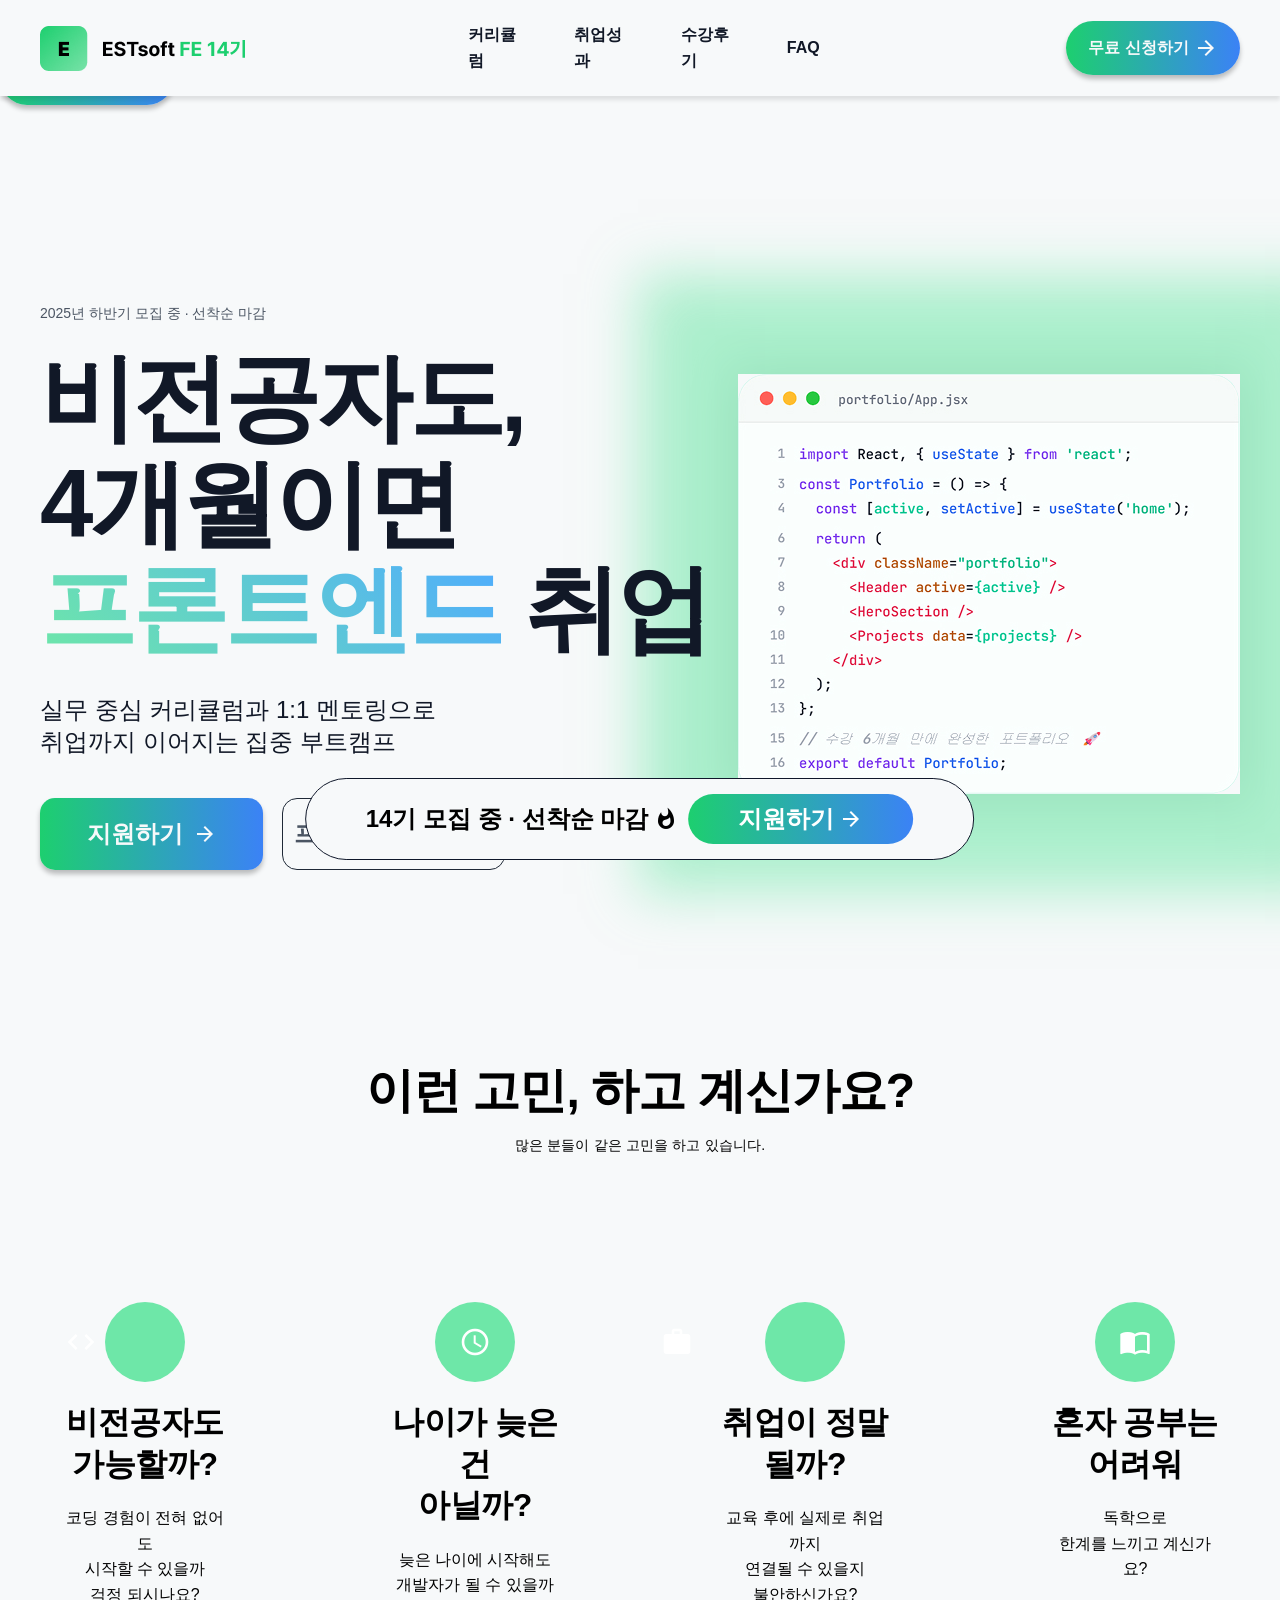
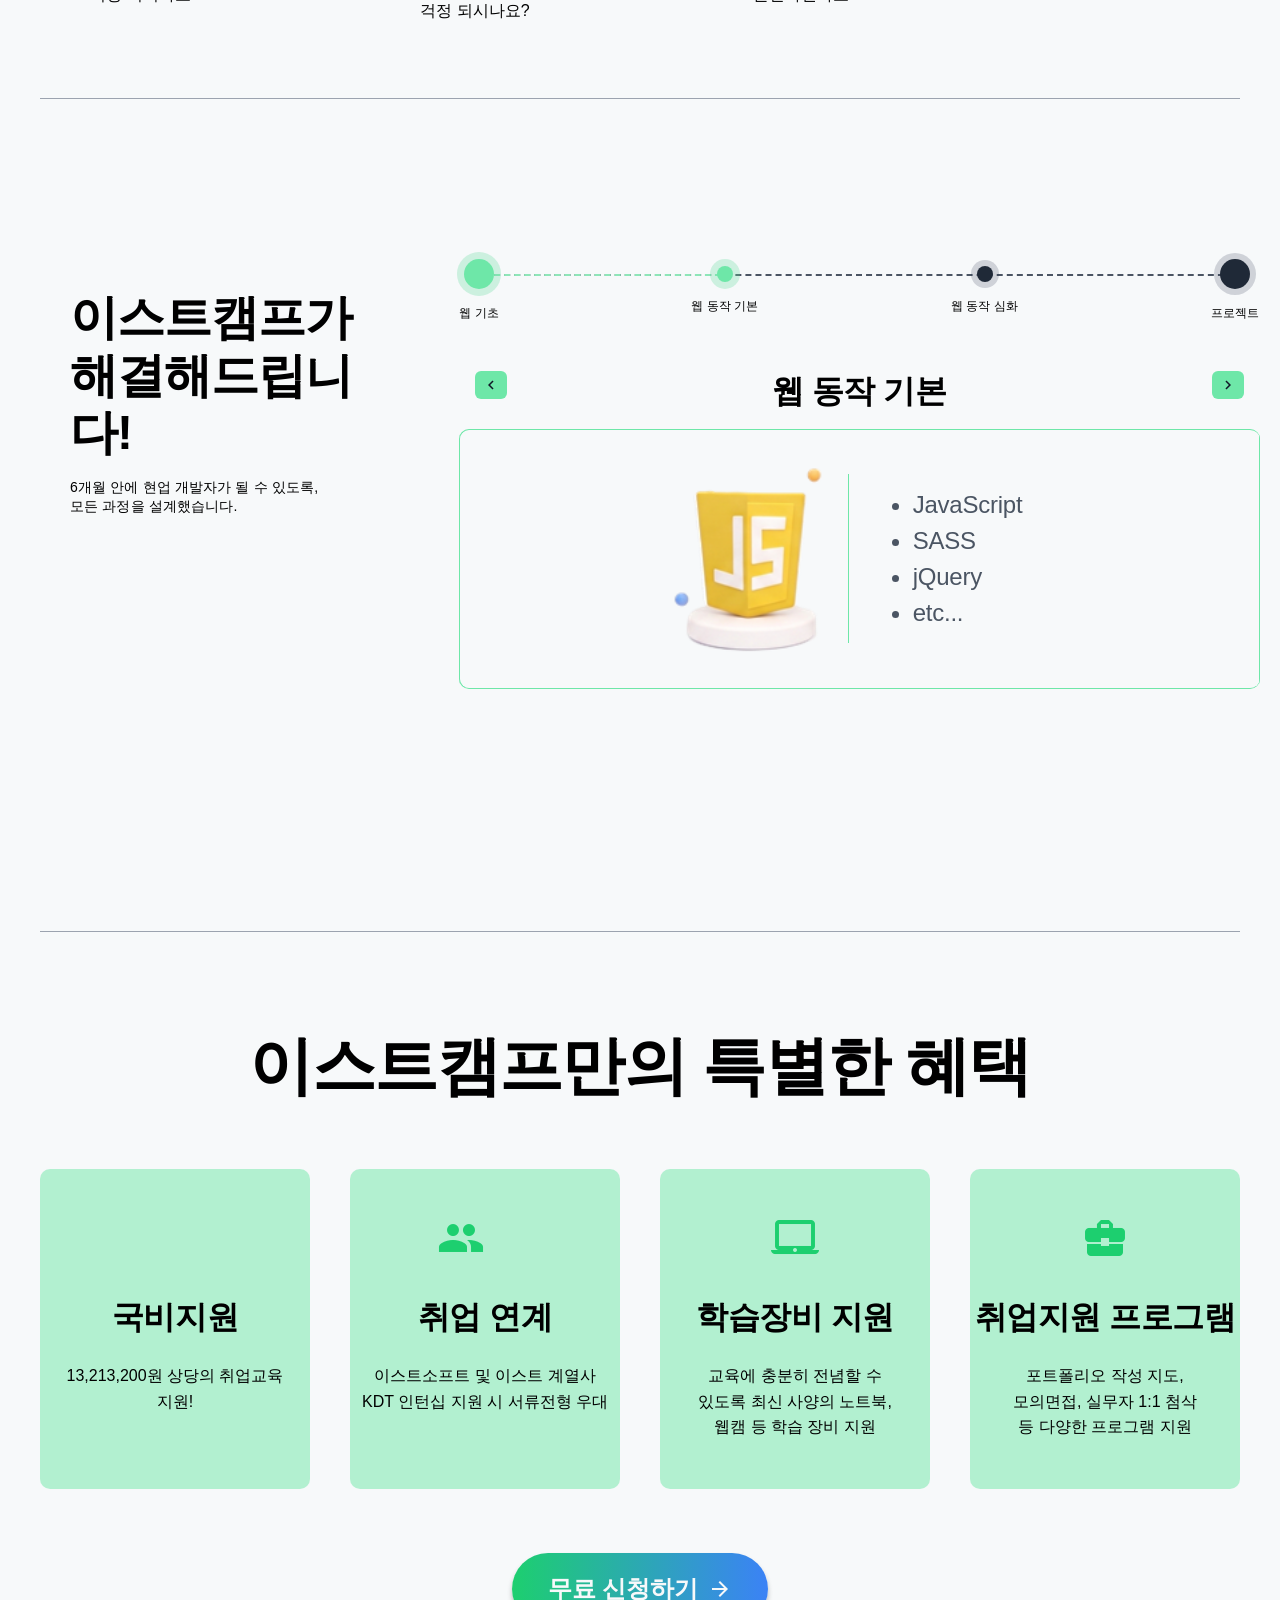
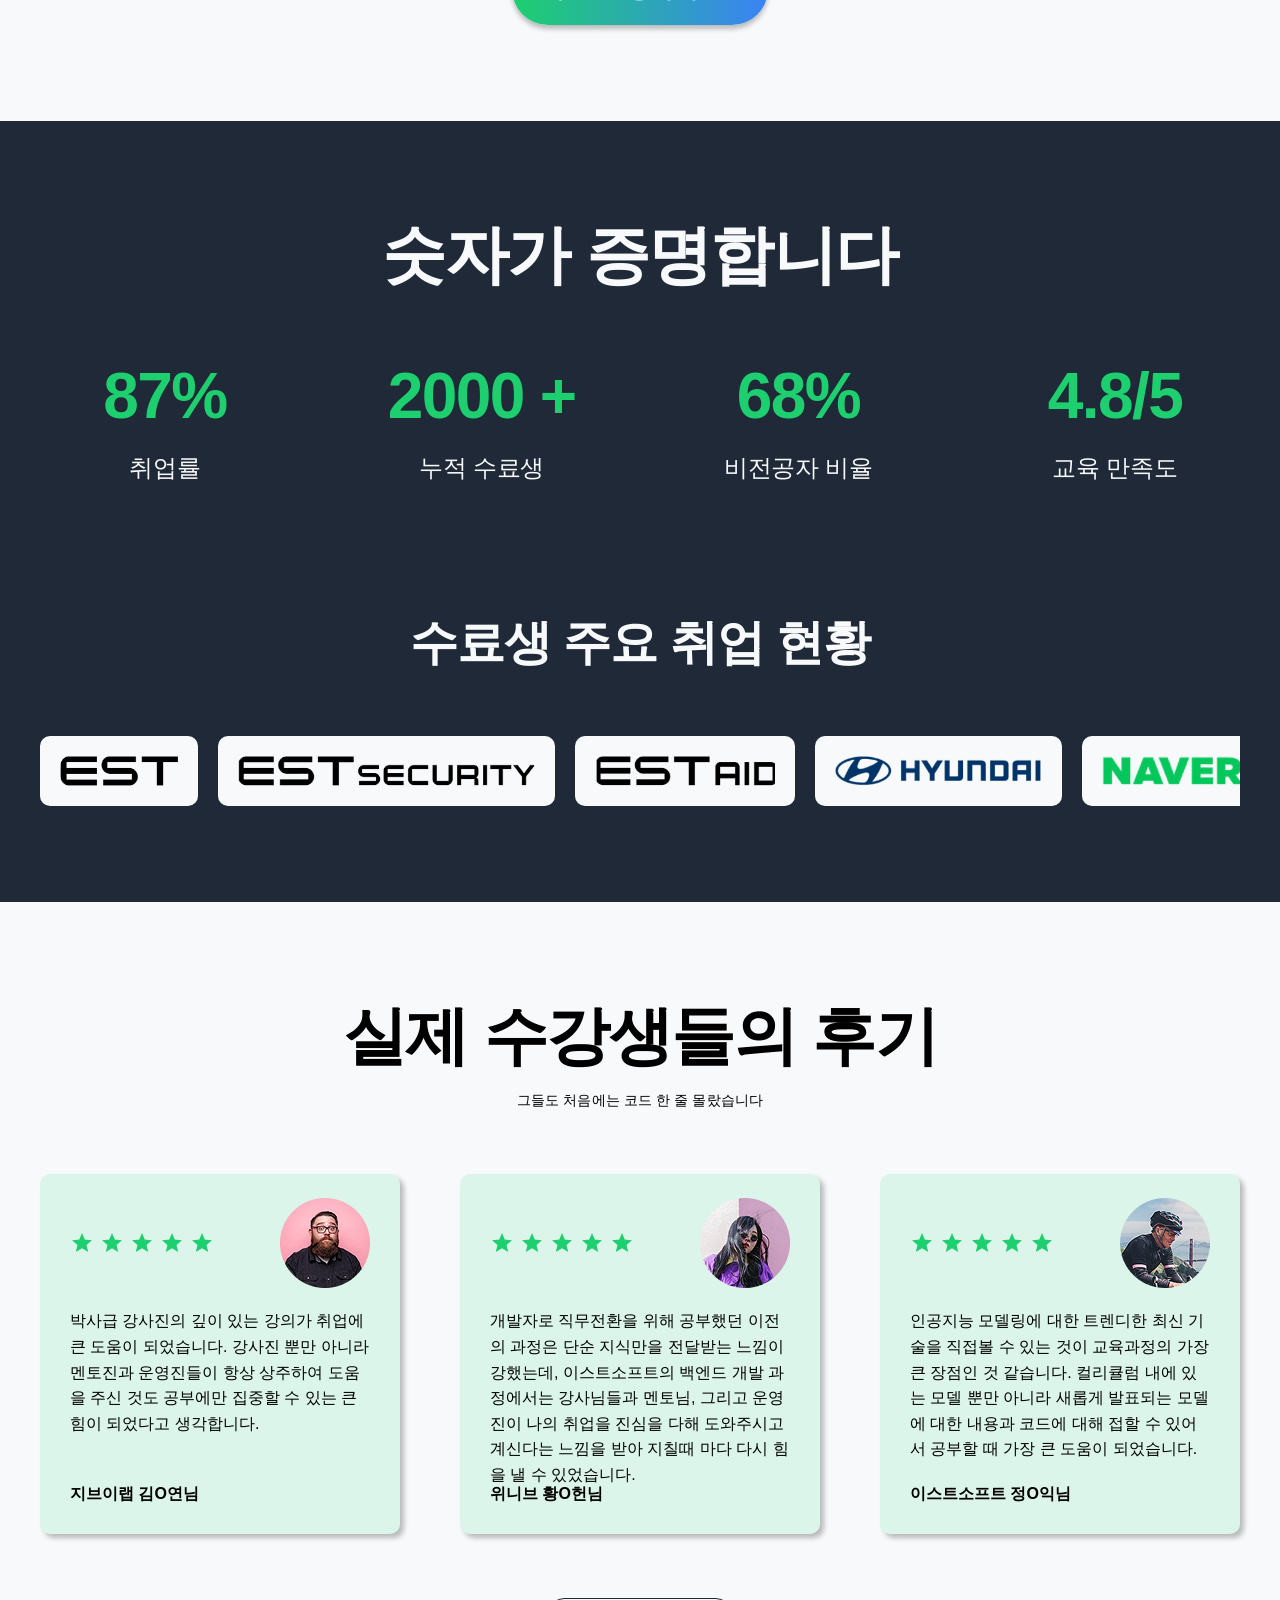
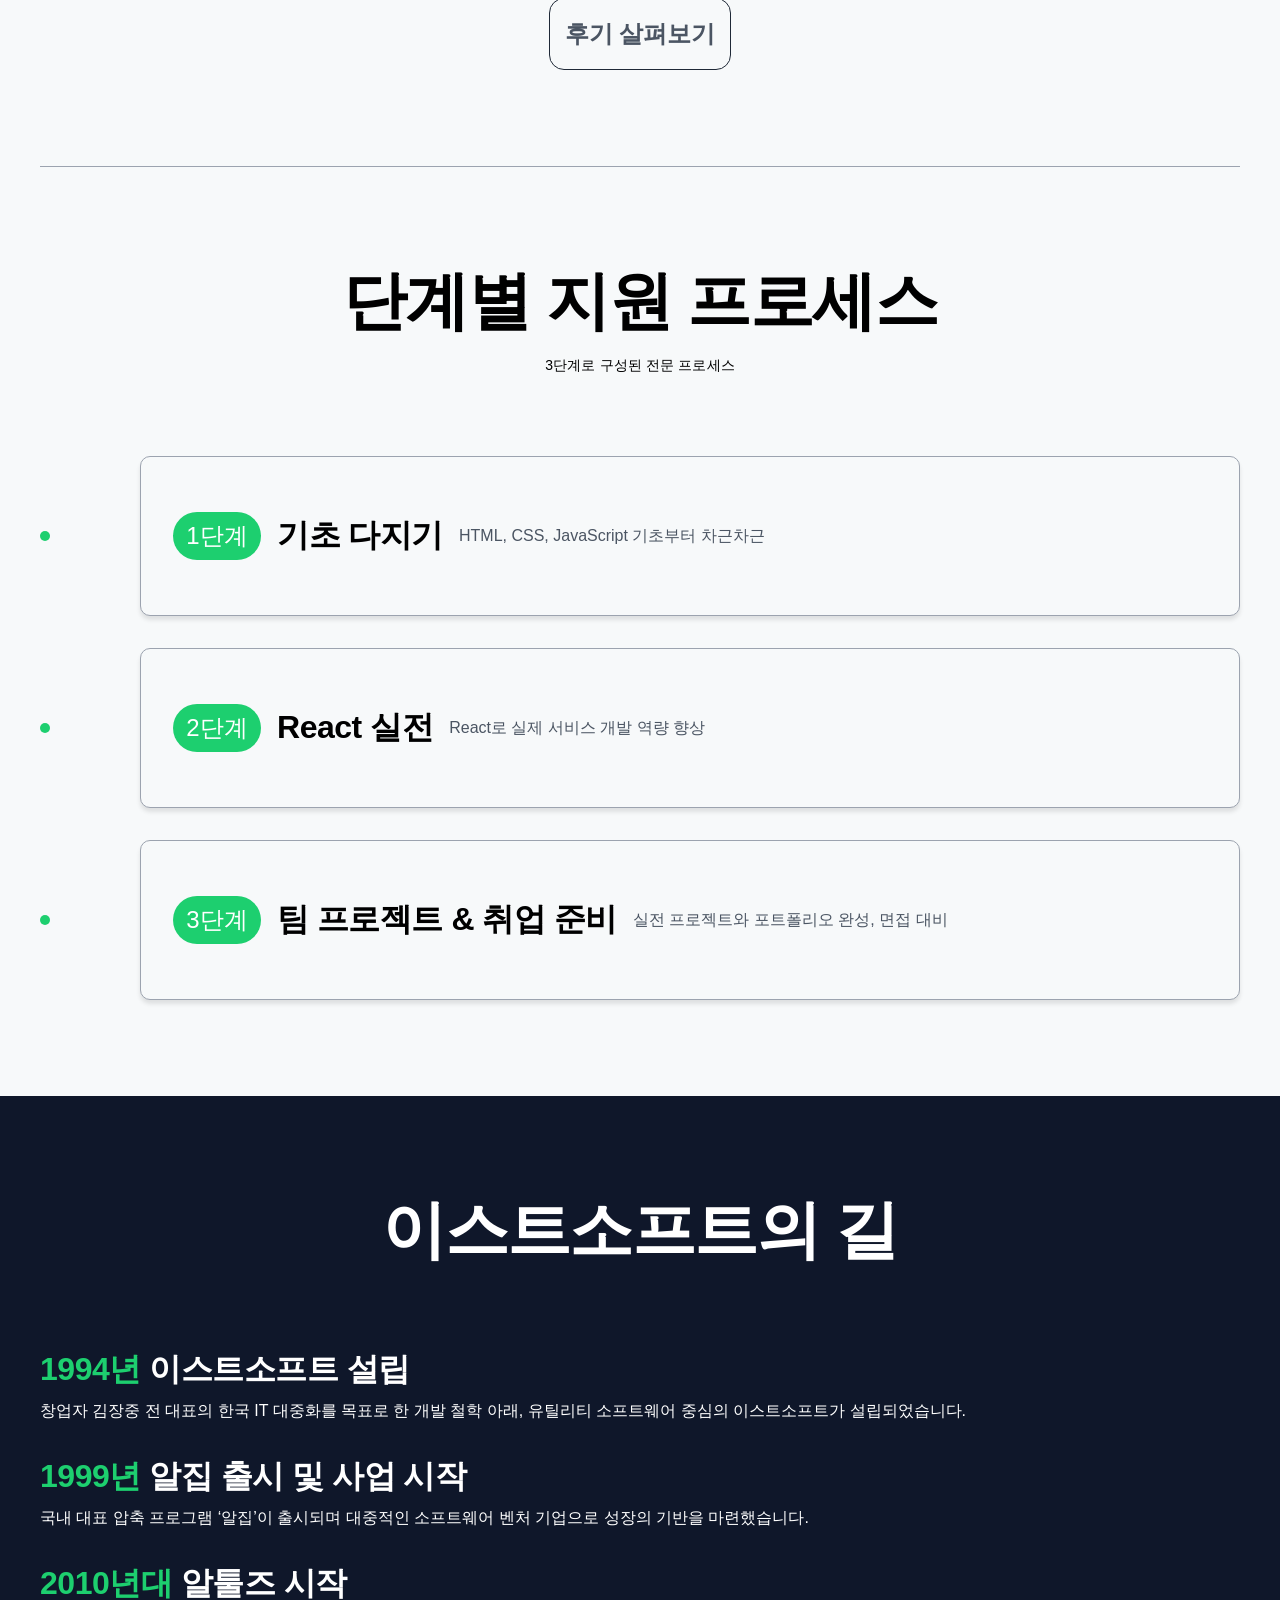
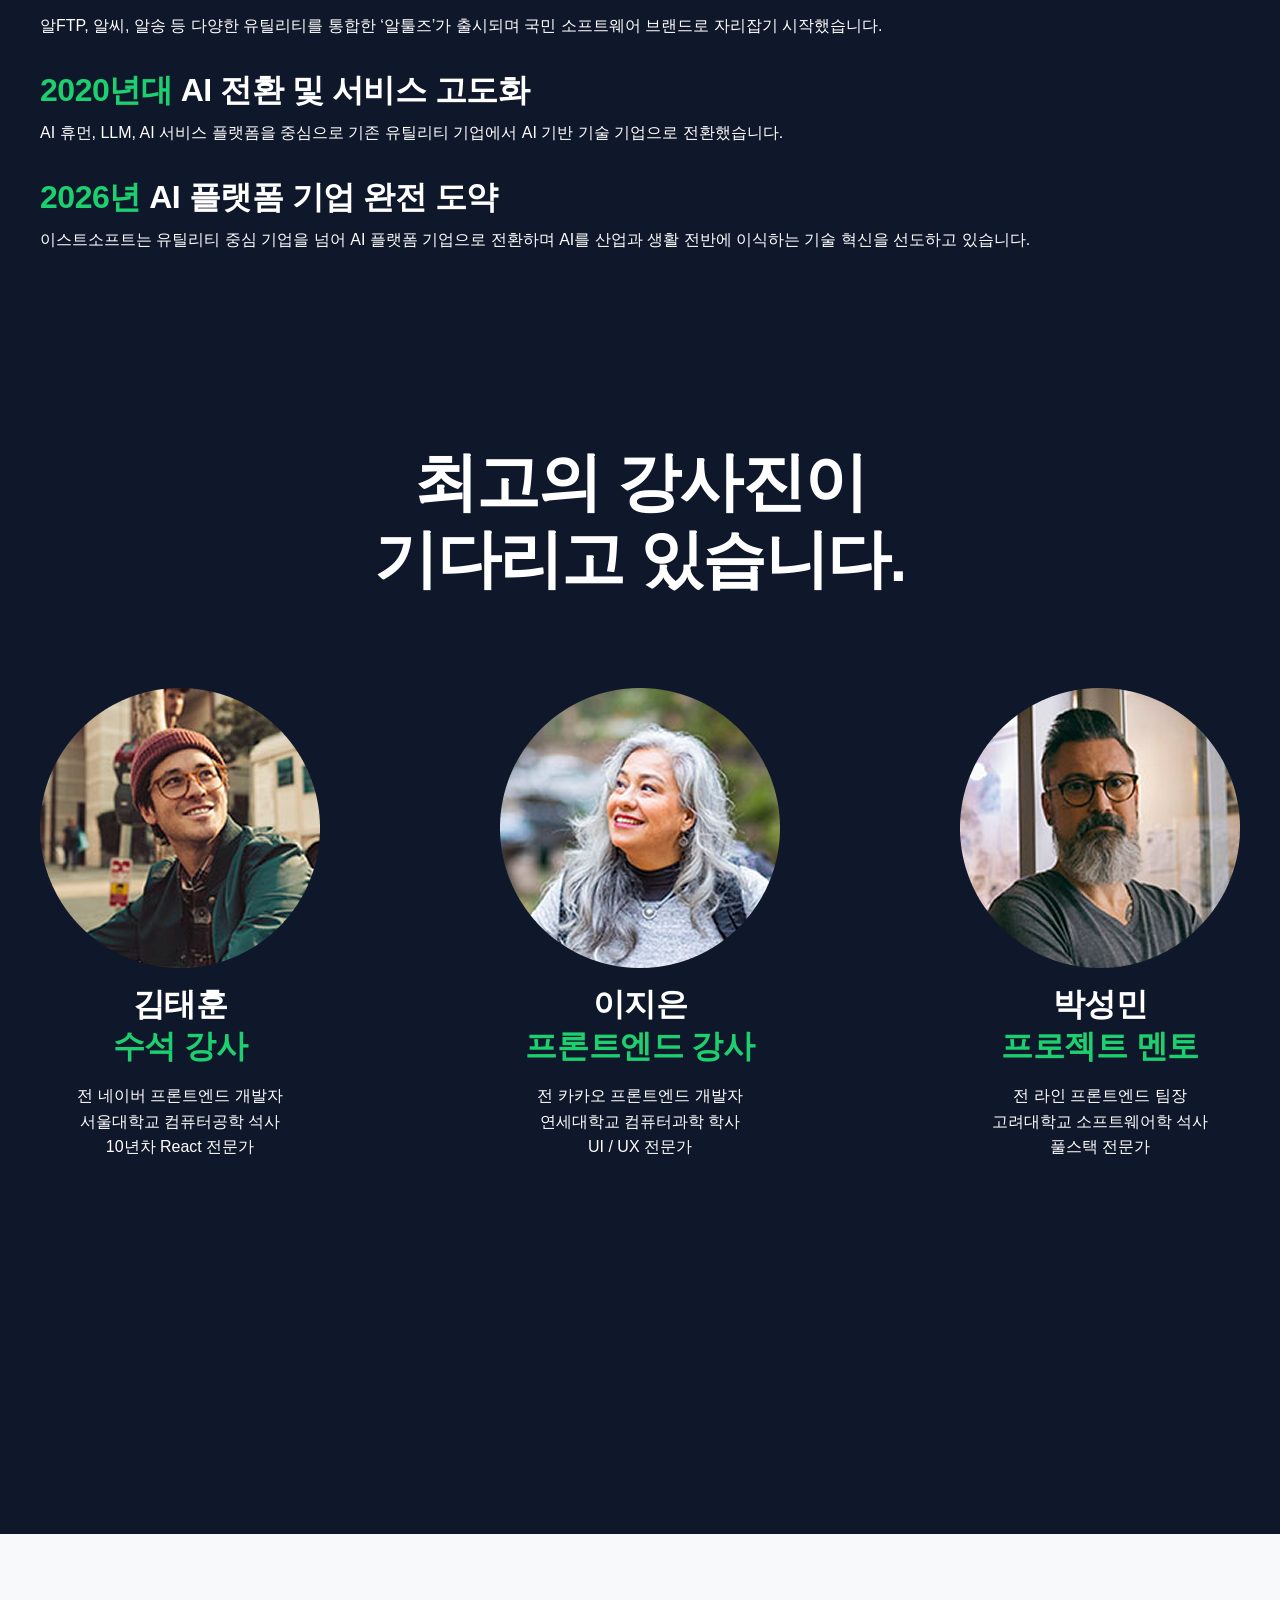
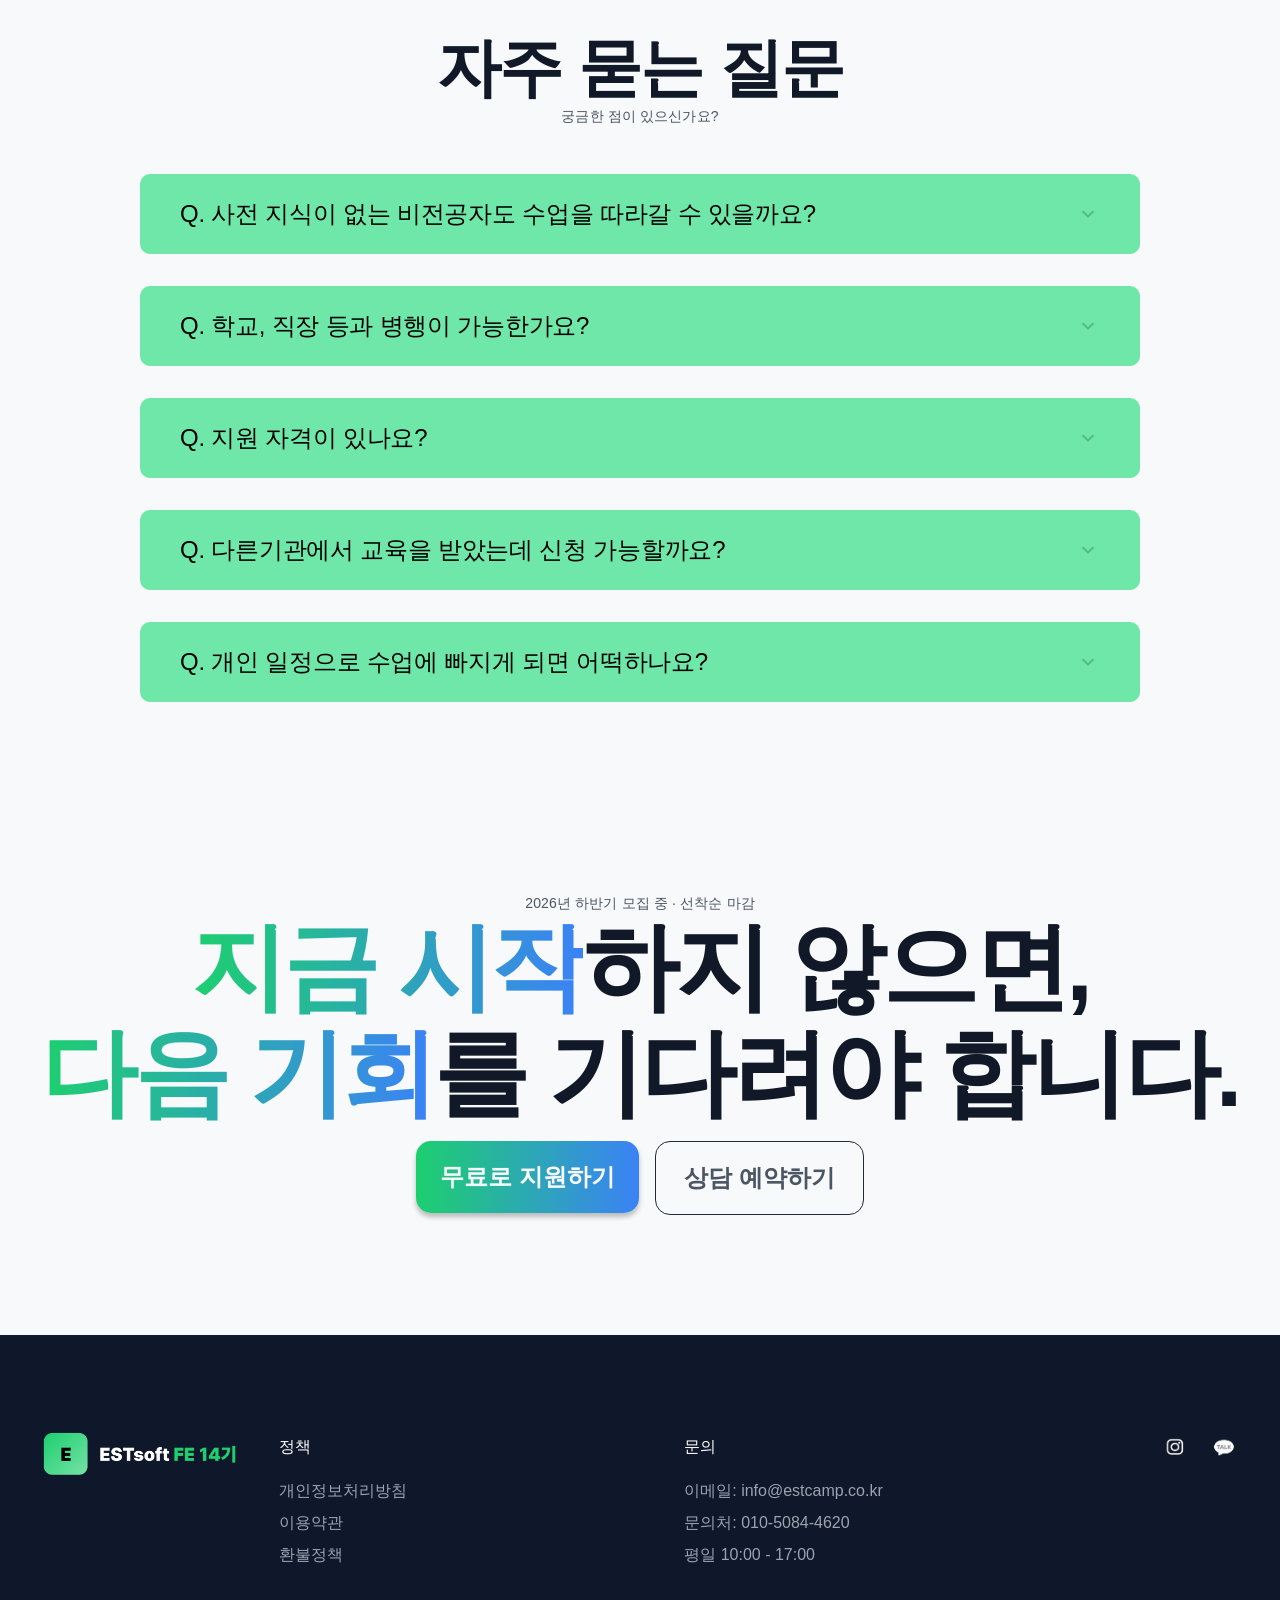
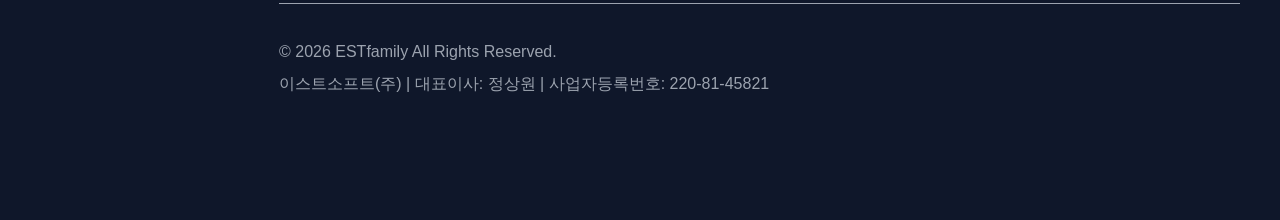
==== index.html @ c8bfd89d "Merge feat: sticky 버튼 추가 feat: sticky 버튼 추가" ====
<!doctype html>
<html lang="ko">
  <head>
    <meta charset="UTF-8" />
    <meta name="viewport" content="width=device-width, initial-scale=1.0" />
    <title>이스트캠프 | 프론트엔드 14기</title>
    <meta
      name="description"
      content="이스트소프트 프론트엔드 과정 13기 1차 프로젝트 정적인 웹사이트 구현하기"
    />
    <link href="https://fonts.googleapis.com/icon?family=Material+Icons" rel="stylesheet" />
    <link rel="stylesheet" href="css/common.css" />
    <link rel="stylesheet" href="css/index.css" />
    <link rel="stylesheet" href="css/flex-utility.css" />
    <link rel="stylesheet" href="css/responsive.css" />
  </head>
  <body>
    <!-- 김찬희 -->
    <input type="checkbox" id="menu-toggle" hidden />
    <header>
      <div class="container d-flex justify-content-between align-items-center">
        <h1 class="logo">
          <a href="index.html">
            <img src="images/Logo.png" alt="EST logo" />
            <span class="hidden">Logo</span>
          </a>
        </h1>
        <nav>
          <ul class="d-flex align-items-center text-body-m">
            <li>
              <a href="#curriculum" class="nav-link active">커리큘럼</a>
            </li>
            <li>
              <a href="#result" class="nav-link">취업성과</a>
            </li>
            <li>
              <a href="#review" class="nav-link">수강후기</a>
            </li>
            <li class="nav-cta">
              <a href="#faq" class="nav-link">faq</a>
            </li>
          </ul>
          <div class="nav-btn">
            <a href="" class="btn btn-small">
              <span>무료 신청하기</span>
              <span class="material-icons arrow">arrow_forward</span>
            </a>
          </div>
        </nav>
        <label for="menu-toggle" class="material-icons menu"> menu </label>
        <label for="menu-toggle" class="material-icons close"> close </label>
      </div>
    </header>
    <nav>
      <div class="nav-panel">
        <ul class="d-flex align-items-center text-body-m">
          <li>
            <a href="#curriculum" class="nav-link active">커리큘럼</a>
          </li>
          <li>
            <a href="#result" class="nav-link">취업성과</a>
          </li>
          <li>
            <a href="#review" class="nav-link">수강후기</a>
          </li>
          <li class="nav-cta">
            <a href="#faq" class="nav-link">faq</a>
          </li>
        </ul>
        <div class="nav-btn">
          <a href="" class="btn btn-small">
            <span>무료 신청하기</span>
            <span class="material-icons arrow">arrow_forward</span>
          </a>
        </div>
      </div>
    </nav>
    <main>
      <section class="hero inner-pd">
        <div class="container d-flex justify-content-between align-items-center">
          <div class="title-text">
            <span>2025년 하반기 모집 중 &middot; 선착순 마감</span>
            <h2 class="text-heading2">
              비전공자도,
              <br />
              4개월이면
              <br />
              <span>프론트엔드</span> 취업
            </h2>
            <p>실무 중심 커리큘럼과 1:1 멘토링으로</p>
            <p>취업까지 이어지는 집중 부트캠프</p>
            <div class="hero-btn-group">
              <a href="" class="btn btn-rec">
                <span>지원하기</span>
                <span class="material-icons arrow">arrow_forward</span>
              </a>
              <a href="" class="btn-detail">
                <span>프로그램 살펴보기</span>
              </a>
            </div>
          </div>
          <img src="images/hero.png" alt="" />
        </div>
      </section>
      <!-- /김찬희 -->
      <!-- 김정우 -->
      <section class="problem">
        <div class="container d-flex flex-column align-items-center">
          <h2 class="hidden">문제 제기</h2>
          <div class="title d-flex flex-column align-items-center g-1">
            <h3 class="text-heading5">이런 고민, 하고 계신가요?</h3>
            <p class="text-caption">많은 분들이 같은 고민을 하고 있습니다.</p>
          </div>

          <ul class="question d-flex justify-content-between align-items-center">
            <li class="question-container">
              <ul class="question-list d-flex flex-column align-items-center">
                <li>
                  <h3>
                    <span class="material-icons">code_off</span>
                  </h3>
                </li>
                <li>
                  <h4 class="text-heading6">
                    비전공자도 <br />
                    가능할까?
                  </h4>
                </li>
                <li>
                  <p class="text-body-m">
                    코딩 경험이 전혀 없어도 <br />
                    시작할 수 있을까 <br />
                    걱정 되시나요?
                  </p>
                </li>
              </ul>
            </li>
            <li class="question-container">
              <ul class="question-list d-flex flex-column align-items-center">
                <li>
                  <h3>
                    <span class="material-icons">access_time</span>
                  </h3>
                </li>
                <li>
                  <h4 class="text-heading6">
                    나이가 늦은건 <br />
                    아닐까?
                  </h4>
                </li>
                <li>
                  <p class="text-body-m">
                    늦은 나이에 시작해도 <br />
                    개발자가 될 수 있을까 <br />
                    걱정 되시나요?
                  </p>
                </li>
              </ul>
            </li>
            <li class="question-container">
              <ul class="question-list d-flex flex-column align-items-center">
                <li>
                  <h3>
                    <span class="material-icons">work_outline</span>
                  </h3>
                </li>
                <li>
                  <h4 class="text-heading6">
                    취업이 정말 <br />
                    될까?
                  </h4>
                </li>
                <li>
                  <p class="text-body-m">
                    교육 후에 실제로 취업까지 <br />
                    연결될 수 있을지 <br />
                    불안하신가요?
                  </p>
                </li>
              </ul>
            </li>
            <li class="question-container">
              <ul class="question-list d-flex flex-column align-items-center">
                <li>
                  <h3>
                    <span class="material-icons">import_contacts</span>
                  </h3>
                </li>
                <li>
                  <h4 class="text-heading6">
                    혼자 공부는 <br />
                    어려워
                  </h4>
                </li>
                <li>
                  <p class="text-body-m">
                    독학으로 <br />
                    한계를 느끼고 계신가요?
                  </p>
                </li>
              </ul>
            </li>
          </ul>
        </div>
      </section>
      <hr class="container" />
      <section class="program">
        <div class="container d-flex">
          <h2 class="hidden">프로그램 소개</h2>
          <div class="title d-flex flex-column g-1">
            <h3 class="text-heading5">
              이스트캠프가
              <br />
              해결해드립니다!
            </h3>
            <p class="text-caption">
              6개월 안에 현업 개발자가 될 수 있도록, <br />
              모든 과정을 설계했습니다.
            </p>
          </div>
          <div class="program-list d-flex flex-column">
            <div>
              <ul class="progress d-flex align-items-start justify-content-between">
                <li class="active">
                  <ul class="progress-dot d-flex flex-column align-items-center">
                    <li class="circle"></li>
                    <li class="text-caption">웹 기초</li>
                  </ul>
                </li>

                <li class="active">
                  <ul class="progress-dot d-flex flex-column align-items-center">
                    <li class="circle small"></li>
                    <li class="text-caption">웹 동작 기본</li>
                  </ul>
                </li>

                <li>
                  <ul class="progress-dot d-flex flex-column align-items-center">
                    <li class="circle small"></li>
                    <li class="text-caption">웹 동작 심화</li>
                  </ul>
                </li>

                <li>
                  <ul class="progress-dot d-flex flex-column align-items-center">
                    <li class="circle"></li>
                    <li class="text-caption">프로젝트</li>
                  </ul>
                </li>
              </ul>
            </div>

            <div class="sliderwrap">
              <ul class="slidercontainer">
                <li class="d-flex align-items-center text-center">
                  <ul class="slider d-flex flex-column">
                    <li class="text-heading6">웹 기초</li>
                    <li>
                      <ul
                        class="slider-content d-flex align-items-center justify-content-center text-center"
                      >
                        <li><img src="images/CSS_HTML_img.png" alt="html,css" /></li>
                        <li class="divider"></li>
                        <li>
                          <ul class="list-decoration text-left">
                            <li class="text-body-l">HTML</li>
                            <li class="text-body-l">CSS</li>
                            <li class="text-body-l">GitHub초급</li>
                            <li class="text-body-l">Figma</li>
                          </ul>
                        </li>
                      </ul>
                    </li>
                  </ul>
                  <ul class="slider d-flex flex-column">
                    <li class="text-heading6">웹 동작 기본</li>
                    <li>
                      <ul
                        class="slider-content d-flex align-items-center justify-content-center text-center"
                      >
                        <li><img src="images/JS_img.png" alt="javascript" /></li>
                        <li class="divider"></li>
                        <li>
                          <ul class="list-decoration text-left">
                            <li class="text-body-l">JavaScript</li>
                            <li class="text-body-l">SASS</li>
                            <li class="text-body-l">jQuery</li>
                            <li class="text-body-l">etc...</li>
                          </ul>
                        </li>
                      </ul>
                    </li>
                  </ul>
                  <ul class="slider d-flex flex-column">
                    <li class="text-heading6">웹 동작 심화</li>
                    <li>
                      <ul
                        class="slider-content d-flex align-items-center justify-content-center text-center"
                      >
                        <li><img src="images/React_img.png" alt="react" /></li>
                        <li class="divider"></li>
                        <li>
                          <ul class="list-decoration text-left">
                            <li class="text-body-l">React.js</li>
                            <li class="text-body-l">GitHub 중급</li>
                            <li class="text-body-l">Firebase</li>
                            <li class="text-body-l">etc...</li>
                          </ul>
                        </li>
                      </ul>
                    </li>
                  </ul>
                  <ul class="slider d-flex flex-column">
                    <li class="text-heading6">프로젝트</li>
                    <li>
                      <ul
                        class="slider-content d-flex align-items-center justify-content-center text-center"
                      >
                        <li><img src="images/Project_img.png" alt="project" /></li>
                        <li class="divider"></li>
                        <li>
                          <ul class="list-decoration text-left">
                            <li class="text-body-l">HTML/CSS</li>
                            <li class="text-body-l">JS 프로젝트 추가</li>
                            <li class="text-body-l">React 추가</li>
                          </ul>
                        </li>
                      </ul>
                    </li>
                  </ul>
                </li>
              </ul>
              <button class="slider-button prev">
                <span class="material-icons">chevron_left</span>
              </button>
              <button class="slider-button next">
                <span class="material-icons">chevron_right</span>
              </button>
            </div>
          </div>
        </div>
      </section>
      <!-- /김정우 -->
      <hr class="container" />
      <!-- 최정원 -->
      <section class="benefit inner-pd">
        <div class="container d-flex flex-column align-items-center justify-content-center g-3">
          <h2 class="text-heading4">이스트캠프만의 특별한 혜택</h2>
          <div class="benefit-cards">
            <ul class="d-flex justify-content-between text-center">
              <li>
                <div class="benefit-icon">
                  <span class="material-icons">paid</span>
                </div>
                <p class="text-heading6">국비지원</p>
                <p class="text-body-m">13,213,200원 상당의 취업교육 지원!</p>
              </li>
              <li>
                <div class="benefit-icon">
                  <span class="material-icons">groups</span>
                </div>
                <p class="text-heading6">취업 연계</p>
                <p class="text-body-m">
                  이스트소프트 및 이스트 계열사 KDT 인턴십 지원 시 서류전형 우대
                </p>
              </li>
              <li>
                <div class="benefit-icon">
                  <span class="material-icons">laptop_mac</span>
                </div>
                <p class="text-heading6">학습장비 지원</p>
                <p class="text-body-m">
                  교육에 충분히 전념할 수 있도록 최신 사양의 노트북, 웹캠 등 학습 장비 지원
                </p>
              </li>
              <li>
                <div class="benefit-icon">
                  <span class="material-icons">business_center</span>
                </div>
                <p class="text-heading6">취업지원 프로그램</p>
                <p class="text-body-m">
                  포트폴리오 작성 지도, 모의면접, 실무자 1:1 첨삭 등 다양한 프로그램 지원
                </p>
              </li>
            </ul>
          </div>
          <a href="#" class="btn btn-big">
            <span>무료 신청하기</span>
            <span class="material-icons arrow">arrow_forward</span>
          </a>
        </div>
      </section>
      <section id="result" class="result d-flex flex-column inner-pd">
        <div class="container d-flex flex-column align-items-center justify-content-center g-3">
          <h2 class="text-heading4">숫자가 증명합니다</h2>
          <ul class="resultList d-flex justify-content-between text-center">
            <li class="d-flex flex-column g-1">
              <p class="text-heading4">87%</p>
              <p class="text-body-l">취업률</p>
            </li>
            <li class="d-flex flex-column g-1">
              <p class="text-heading4">2000 +</p>
              <p class="text-body-l">누적 수료생</p>
            </li>
            <li class="d-flex flex-column g-1">
              <p class="text-heading4">68%</p>
              <p class="text-body-l">비전공자 비율</p>
            </li>
            <li class="d-flex flex-column g-1">
              <p class="text-heading4">4.8/5</p>
              <p class="text-body-l">교육 만족도</p>
            </li>
          </ul>
        </div>
        <div
          class="company-slide-wrap container d-flex flex-column align-items-center justify-content-center g-3"
        >
          <h3 class="text-heading5">수료생 주요 취업 현황</h3>
          <div class="companySlide d-flex">
            <img src="images/Slide_EST.png" alt="EST" />
            <img src="images/Slide_ESTSecurity.png" alt="EST Security" />
            <img src="images/Slide_ESTAid.png" alt="EST Aid" />
            <img src="images/Slide_HYUNDAI.png" alt="HYUNDAI" />
            <img src="images/Slide_NAVERCloud.png" alt="NAVER Cloud" />
            <img src="images/Slide_InBody.png" alt="InBody" />
            <img src="images/Slide_EST.png" alt="EST" />
            <img src="images/Slide_ESTSecurity.png" alt="EST Security" />
            <img src="images/Slide_ESTAid.png" alt="EST Aid" />
            <img src="images/Slide_HYUNDAI.png" alt="HYUNDAI" />
            <img src="images/Slide_NAVERCloud.png" alt="NAVER Cloud" />
            <img src="images/Slide_InBody.png" alt="InBody" />
          </div>
        </div>
      </section>
      <!-- /최정원 -->
      <!-- 김윤수 -->
      <section id="review" class="review d-flex flex-column inner-pd g-3">
        <div class="container d-flex flex-column align-items-center justify-content-center g-1">
          <h2 class="text-heading4">실제 수강생들의 후기</h2>
          <p class="text-caption">그들도 처음에는 코드 한 줄 몰랐습니다</p>
        </div>
        <div class="container d-flex align-items-center justify-content-between">
          <div class="student-profile">
            <div class="scope-head">
              <span class="material-icons">star star star star star</span>
              <img src="images/student_1.png" alt="" />
            </div>
            <p class="text-body-m student-comment">
              박사급 강사진의 깊이 있는 강의가 취업에 큰 도움이 되었습니다. 강사진 뿐만 아니라
              멘토진과 운영진들이 항상 상주하여 도움을 주신 것도 공부에만 집중할 수 있는 큰 힘이
              되었다고 생각합니다.
            </p>
            <div class="student-name">
              <p>지브이랩 김O연님</p>
            </div>
          </div>
          <div class="student-profile">
            <div class="scope-head">
              <span class="material-icons">star star star star star</span>
              <img src="images/student_2.png" alt="" />
            </div>
            <p class="text-body-m student-comment">
              개발자로 직무전환을 위해 공부했던 이전의 과정은 단순 지식만을 전달받는 느낌이
              강했는데, 이스트소프트의 백엔드 개발 과정에서는 강사님들과 멘토님, 그리고 운영진이
              나의 취업을 진심을 다해 도와주시고 계신다는 느낌을 받아 지칠때 마다 다시 힘을 낼 수
              있었습니다.
            </p>
            <div class="student-name">
              <p>위니브 황O헌님</p>
            </div>
          </div>
          <div class="student-profile">
            <div class="scope-head">
              <span class="material-icons">star star star star star</span>
              <img src="images/student_3.png" alt="" />
            </div>
            <p class="text-body-m student-comment">
              인공지능 모델링에 대한 트렌디한 최신 기술을 직접볼 수 있는 것이 교육과정의 가장 큰
              장점인 것 같습니다. 컬리큘럼 내에 있는 모델 뿐만 아니라 새롭게 발표되는 모델에 대한
              내용과 코드에 대해 접할 수 있어서 공부할 때 가장 큰 도움이 되었습니다.
            </p>
            <div class="student-name">
              <p>이스트소프트 정O익님</p>
            </div>
          </div>
        </div>
        <div class="container d-flex justify-content-center">
          <a href="" class="btn-detail more-review">후기 살펴보기</a>
        </div>
      </section>
      <hr class="container" />
      <section class="process inner-pd">
        <div class="container d-flex flex-column align-items-center justify-content-center">
          <div class="container process_area g-1">
            <h2 class="text-heading4">단계별 지원 프로세스</h2>
            <p class="text-caption">3단계로 구성된 전문 프로세스</p>
          </div>
          <div class="container process_area g-2">
            <div class="process_cell">
              <div class="process_circle"></div>
              <div class="process_card">
                <div class="process_step"><p>1단계</p></div>
                <h3 class="text-heading6">기초 다지기</h3>
                <p class="text-body-m">HTML, CSS, JavaScript 기초부터 차근차근</p>
              </div>
            </div>
            <div class="process_cell">
              <div class="process_circle"></div>
              <div class="process_card">
                <div class="process_step"><p>2단계</p></div>
                <h3 class="text-heading6">React 실전</h3>
                <p class="text-body-m">React로 실제 서비스 개발 역량 향상</p>
              </div>
            </div>
            <div class="process_cell">
              <div class="process_circle"></div>
              <div class="process_card">
                <div class="process_step"><p>3단계</p></div>
                <h3 class="text-heading6">팀 프로젝트 &amp; 취업 준비</h3>
                <p class="text-body-m">실전 프로젝트와 포트폴리오 완성, 면접 대비</p>
              </div>
            </div>
          </div>
        </div>
      </section>
      <!-- /김윤수 -->

      <!-- 김소영 -->
      <!-- 회사 소개 -->
      <section class="company inner-pd">
        <div class="container d-flex flex-column">
          <h2 class="text-heading4 text-center">이스트소프트의 길</h2>

          <div class="company-list d-flex flex-column g-2">
            <div class="company-item">
              <h3 class="text-heading6">
                <span class="year">1994년</span>
                이스트소프트 설립
              </h3>
              <p class="text-body-m">
                창업자 김장중 전 대표의 한국 IT 대중화를 목표로 한 개발 철학 아래, 유틸리티
                소프트웨어 중심의 이스트소프트가 설립되었습니다.
              </p>
            </div>

            <div class="company-item">
              <h3 class="text-heading6">
                <span class="year">1999년</span>
                알집 출시 및 사업 시작
              </h3>
              <p class="text-body-m">
                국내 대표 압축 프로그램 ‘알집’이 출시되며 대중적인 소프트웨어 벤처 기업으로 성장의
                기반을 마련했습니다.
              </p>
            </div>

            <div class="company-item">
              <h3 class="text-heading6">
                <span class="year">2010년대</span>
                알툴즈 시작
              </h3>
              <p class="text-body-m">
                알FTP, 알씨, 알송 등 다양한 유틸리티를 통합한 ‘알툴즈’가 출시되며 국민 소프트웨어
                브랜드로 자리잡기 시작했습니다.
              </p>
            </div>

            <div class="company-item">
              <h3 class="text-heading6">
                <span class="year">2020년대</span>
                AI 전환 및 서비스 고도화
              </h3>
              <p class="text-body-m">
                AI 휴먼, LLM, AI 서비스 플랫폼을 중심으로 기존 유틸리티 기업에서 AI 기반 기술
                기업으로 전환했습니다.
              </p>
            </div>

            <div class="company-item">
              <h3 class="text-heading6">
                <span class="year">2026년</span>
                AI 플랫폼 기업 완전 도약
              </h3>
              <p class="text-body-m">
                이스트소프트는 유틸리티 중심 기업을 넘어 AI 플랫폼 기업으로 전환하며 AI를 산업과
                생활 전반에 이식하는 기술 혁신을 선도하고 있습니다.
              </p>
            </div>
          </div>
        </div>
      </section>

      <!-- 강사진 소개 -->
      <section class="lecturer inner-pd">
        <div class="container d-flex flex-column">
          <h2 class="text-center text-heading4">
            최고의 강사진이<span class="mobile-br"><br /></span> 기다리고 있습니다.
          </h2>

          <div class="instructor-list d-flex text-center justify-content-between">
            <div class="instructor-card d-flex flex-column align-items-center g-1">
              <img src="./images/lecturer_1.png" alt="김태훈 강사 프로필" />
              <div class="instructor-text">
                <h3 class="instructor-name text-heading6">김태훈</h3>
                <h4 class="instructor-role text-heading6">수석 강사</h4>
              </div>
              <div class="text-body-m instructor-info">
                <p>전 네이버 프론트엔드 개발자</p>
                <p>서울대학교 컴퓨터공학 석사</p>
                <p>10년차 React 전문가</p>
              </div>
            </div>
            <div class="instructor-card d-flex flex-column align-items-center g-1">
              <img src="./images/lecturer_2.png" alt="이지은 강사 프로필" />
              <div class="instructor-text">
                <h3 class="text-heading6 instructor-name">이지은</h3>
                <h4 class="text-heading6 instructor-role">프론트엔드 강사</h4>
              </div>
              <div class="text-body-m instructor-info">
                <p>전 카카오 프론트엔드 개발자</p>
                <p>연세대학교 컴퓨터과학 학사</p>
                <p>UI / UX 전문가</p>
              </div>
            </div>
            <div class="instructor-card d-flex flex-column align-items-center g-1">
              <img src="./images/lecturer_3.png" alt="박성민 강사 프로필" />
              <div class="instructor-text">
                <h3 class="text-heading6 instructor-name">박성민</h3>
                <h4 class="text-heading6 instructor-role">프로젝트 멘토</h4>
              </div>
              <div class="text-body-m instructor-info">
                <p>전 라인 프론트엔드 팀장</p>
                <p>고려대학교 소프트웨어학 석사</p>
                <p>풀스택 전문가</p>
              </div>
            </div>
          </div>
        </div>
      </section>
      <section id="faq" class="faq inner-pd">
        <div class="container">
          <div class="faq-header text-center">
            <h2 class="text-heading4">자주 묻는 질문</h2>
            <p class="text-caption expand_more">궁금한 점이 있으신가요?</p>
          </div>
          <div class="faq-list">
            <!-- 질문 1 -->
            <div class="faq-item">
              <h3 class="faq-question text-body-l">
                Q. 사전 지식이 없는 비전공자도 수업을 따라갈 수 있을까요?
                <span class="material-icons expand_more">expand_more</span>
              </h3>
            </div>

            <!-- 질문 2 -->
            <div class="faq-item">
              <h3 class="faq-question text-body-l">
                Q. 학교, 직장 등과 병행이 가능한가요?
                <span class="material-icons expand_more">expand_more</span>
              </h3>
            </div>

            <!-- 질문 3 -->
            <div class="faq-item">
              <h3 class="faq-question text-body-l">
                Q. 지원 자격이 있나요?
                <span class="material-icons expand_more">expand_more</span>
              </h3>
            </div>

            <!-- 질문 4 -->
            <div class="faq-item">
              <h3 class="faq-question text-body-l">
                Q. 다른기관에서 교육을 받았는데 신청 가능할까요?
                <span class="material-icons expand_more">expand_more</span>
              </h3>
            </div>

            <!-- 질문 5 -->
            <div class="faq-item">
              <h3 class="faq-question text-body-l">
                Q. 개인 일정으로 수업에 빠지게 되면 어떡하나요?
                <span class="material-icons expand_more">expand_more</span>
              </h3>
            </div>
          </div>
        </div>
      </section>
      <!-- CTA Section -->
      <section class="cta inner-pd">
        <div class="container">
          <div class="cta-content d-flex flex-column align-items-center text-center">
            <p class="cta-label text-caption">2026년 하반기 모집 중 · 선착순 마감</p>
            <h2 class="cta-title text-heading2 justify-content-center">
              <span class="gradient-cta">지금 시작</span>하지 않으면,<br />
              <span class="gradient-cta">다음 기회</span>를 기다려야 합니다.
            </h2>
          </div>
          <div class="cta-button-group cta-button-group d-flex justify-content-center g-1">
            <a href="#" class="btn btn-rec justify-content-center">
              <span>무료로 지원하기</span>
            </a>
            <a href="#" class="btn-detail">상담 예약하기</a>
          </div>
        </div>
      </section>
      <!-- sticky -->
      <section class="cta-wrapper">
        <div class="sticky sticky-cta">
          <div class="sticky-text">
            <p>14기 모집 중 · 선착순 마감</p><span class="material-icons">whatshot</span>
          </div>
          <a href="#" class="cta-btn">
            <span>지원하기</span>
            <span class="material-icons">arrow_forward</span>
          </a>
        </div>
      </section>
    </main>
    <!-- 푸터 -->
    <footer>
      <div class="container">
        <div class="footer-content d-flex">
          <div class="footer-logo">
            <img src="./images/logo_w.png" alt="이스트소프트 로고" />
          </div>
          <div class="footer-right d-flex flex-column">
            <div class="footer-top d-flex justify-content-between">
              <div class="footer-policy-wrap d-flex">
                <p>정책</p>
                <ul class="footer-policy d-flex flex-column">
                  <li><a href="#">개인정보처리방침</a></li>
                  <li><a href="#">이용약관</a></li>
                  <li><a href="#">환불정책</a></li>
                </ul>
              </div>
              <div class="footer-contact d-flex">
                <p>문의</p>
                <ul class="d-flex flex-column">
                  <li>이메일: info@estcamp.co.kr</li>
                  <li>문의처: 010-5084-4620</li>
                  <li>평일 10:00 - 17:00</li>
                </ul>
              </div>
              <div class="footer-sns d-flex g-1">
                <a href="#">
                  <img src="./images/Instagram.png" alt="인스타그램" />
                </a>
                <a href="#">
                  <img src="./images/kakao.png" alt="카카오톡" />
                </a>
              </div>
            </div>
            <div class="footer-bottom">
              <p>© 2026 ESTfamily All Rights Reserved.</p>
              <p>이스트소프트(주) | 대표이사: 정상원 | 사업자등록번호: 220-81-45821</p>
            </div>
          </div>
        </div>
      </div>
    </footer>
  </body>
</html>
---- css/common.css ----
/* 모든 페이지에 공통 적용할 스타일 */
@import url(./normalize.css);
@import url(./reset.css);
@import url(./flex-utility.css);

:root {
  /* 변수지정 - 최정원 */
  /* 최상위 선택자 */
  /* 레이아웃 */
  --base-unit: 32px;
  --base-font: 16px;
  --m-base-unit: 24px;

  /* 색상 스타일 */
  --gradient: linear-gradient(to bottom, rgba(29, 207, 111, 1), rgba(59, 130, 246, 1));
  --gradient-hero: linear-gradient(to bottom, rgba(247, 249, 250, 1), rgba(110, 231, 168, 1));
  --gradient-button: linear-gradient(to right, rgba(29, 207, 111, 1), rgba(59, 130, 246, 1));
  --gradient-logo: linear-gradient(135deg, rgba(29, 207, 111, 1), rgba(59, 130, 246, 1));
  --primary-main: rgba(29, 207, 111, 1);
  --primary-light: rgba(110, 231, 168, 1);
  --primary-hover: rgba(23, 185, 96, 1);
  --text-main: rgba(17, 24, 39, 1);
  --text-sub: rgba(75, 85, 99, 1);
  --text-inactive: rgba(156, 163, 175, 1);
  --background: rgba(247, 249, 250, 1);
  --dark-accent1: rgba(15, 23, 42, 1);
  --dark-accent2: rgba(31, 41, 55, 1);
  --white: rgba(255, 255, 255, 1);
  --black: rgba(0, 0, 0, 1);
  --primary-light-20: rgba(110, 231, 168, 0.2);
  --primary-light-50: rgba(110, 231, 168, 0.5);
  --dark-accent1-50: rgba(15, 23, 42, 0.5);

  /* 텍스트 사이즈 스타일 */
  --h2: calc(var(--base-font) * 6);
  --h3: calc(var(--base-font) * 5);
  --h4: calc(var(--base-font) * 4);
  --h5: calc(var(--base-font) * 3);
  --h6: calc(var(--base-font) * 2);
  --body-l: calc(var(--base-font) * 1.5);
  --body-m: var(--base-font);
  --caption: calc(var(--base-font) * 0.875);

  /* 텍스트 사이즈 스타일 - 모바일 */
  --m-h2: calc(var(--base-font) * 2.5);
  --m-h3: calc(var(--base-font) * 2);
  --m-h4: calc(var(--base-font) * 1.5);
  --m-h5: calc(var(--base-font) * 1.25);
  --m-body-l: var(--base-font);
  --m-body-m: calc(var(--base-font) * 0.875);
  --m-caption: calc(var(--base-font) * 0.75);
}

body {
  font:
    var(--base-font)/var(--base-unit) "Pretendard",
    sans-serif;
  background: var(--background);
}

/* 타이포그래피 - 최정원 */
.text-heading2 {
  /* 대형 타이틀 */
  font-size: var(--h2);
  line-height: 1.1;
  letter-spacing: -0.04em;
  font-weight: 700;
}

.text-heading3 {
  /* 압축 타이틀 */
  font-size: var(--h3);
  line-height: 1.1;
  letter-spacing: -0.03em;
  font-weight: 700;
}

.text-heading4 {
  /* 섹션 타이틀 */
  font-size: var(--h4);
  line-height: 1.2;
  letter-spacing: -0.025em;
  font-weight: 700;
}

.text-heading5 {
  /* 중간 타이틀 */
  font-size: var(--h5);
  line-height: 1.2;
  letter-spacing: -0.02em;
  font-weight: 700;
}

.text-heading6 {
  /* 카드 타이틀 */
  font-size: var(--h6);
  line-height: 1.3;
  letter-spacing: -0.015em;
  font-weight: 700;
}

.text-body-l {
  /* 강조 본문 */
  font-size: var(--body-l);
  line-height: 1.5;
  letter-spacing: -0.01em;
  font-weight: 500;
}

.text-body-m {
  /* 기본 본문 */
  font-size: var(--body-m);
  line-height: 1.6;
}

.text-caption {
  /* 보조 텍스트 */
  font-size: var(--caption);
  line-height: 1.4;
  letter-spacing: 0.01em;
}

/* 레이아웃 */
.container {
  max-width: 1200px;
  width: 100%;
  margin: 0 auto;
}

.inner-pd {
  padding: calc(var(--base-unit) * 3) 0;
}

hr {
  border: none;
  height: 1px;
  background: var(--text-inactive);
}

.hidden {
  position: absolute;
  clip-path: inset(50%);
  width: 1px;
  height: 1px;
  overflow: hidden;
}

/* 버튼 */
/* 링크 버튼 - 최정원 */
.btn {
  position: relative;
  display: inline-flex;
  background: var(--gradient-button);
  color: var(--background);
  align-items: center;
  text-align: left;
  transition: 0.3s;
  font-weight: 700;
  box-shadow: 0px 4px 5px 0px rgba(0, 0, 0, 0.25);
}
.btn > * {
  position: relative;
  z-index: 1;
}
.btn::after {
  content: "";
  position: absolute;
  inset: 0;
  border-radius: inherit;
  background: var(--gradient);
  opacity: 0;
  transition: 0.3s;
  z-index: 0;
}
.btn:hover::after {
  opacity: 1;
}
.arrow {
  transition: 0.3s;
}
.btn:hover .arrow {
  transform: translateX(10px);
}

.btn-small {
  height: 54px;
  gap: 5px;
  padding: 0 36px;
  border-radius: 100px;
}
.btn-big {
  height: 72px;
  gap: 10px;
  padding: 0 36px;
  border-radius: 100px;
  font-size: var(--body-l);
}
.btn-rec {
  height: 72px;
  gap: 10px;
  padding: 0 55px;
  border-radius: 15px;
  font-size: var(--body-l);
}

.btn-detail {
  display: inline-flex;
  background: var(--background);
  color: var(--text-sub);
  align-items: center;
  text-align: center;
  transition: 0.3s;
  font-weight: 700;
  font-size: var(--body-l);
  border: 1px solid var(--dark-accent2);
  border-radius: 15px;
  height: 72px;
  padding: 0 28px;
}
.btn-detail:hover {
  background: var(--text-sub);
  color: var(--background);
}

.sticky {
  display: flex;
  position: fixed;
  bottom: 40px;
  left: 50%;
  transform: translateX(-50%);
  height: calc(var(--base-unit) * 2.5);
  padding: 0 57px;
  gap: 10px;
  padding: 0 60px;
  border: 1px solid var(--dark-accent1);
  border-radius: 100px;
  background: var(--background);
  align-items: center;
  text-align: center;
  justify-content: space-between;
  flex-wrap: nowrap;
  font-size: var(--body-l);
  font-weight: 700;
  white-space: nowrap;
  z-index: 9999;
}
.sticky > span {
  font-size: 30px;
}
.sticky .circle3px {
  width: 3px;
  height: 3px;
  border-radius: 100%;
  background: var(--dark-accent1);
  opacity: 50%;
}
.btn-sticky {
  height: calc(var(--base-unit) * 1.5);
  gap: 15px;
  padding: 0 40px;
  font-size: 21px;
  border-radius: 100px;
  box-shadow: none;
}

/* 헤더 - 김찬희 */
.nav-link {
  font-size: var(--body-m);
  color: var(--text-main);
  text-decoration: none;
  transition: 0.3s ease;
}
.nav-link:hover {
  color: var(--primary-main);
}

/* 푸터 링크 - 김소영 */
.footer-link {
  font-size: var(--caption);
  color: var(--text-inactive);
  text-decoration: none;
  transition: 0.3s ease;
}

.footer-link:hover {
  color: var(--primary-hover);
  text-decoration: underline;
}

/* FAQ - 김정우 */
.faq {
  width: 100%;
  margin: 0 auto;
}
.faq-list {
  display: flex;
  flex-direction: column;
  gap: 32px;
}
.faq-question {
  width: 100%;
  display: flex;
  justify-content: space-between;
  align-items: center;
  padding: 0 40px;
  min-height: 80px;
  background: var(--primary-light);
  cursor: pointer;
  box-shadow: #00000025 4px 4px 4px;
  margin: 0;
  box-sizing: border-box;
}
.faq-question span {
  opacity: 0.2;
  color: #000;
  transition: 0.35s;
  flex-shrink: 0;
  margin-left: 16px;
}
.faq-answer {
  display: flex;
  height: 0;
  padding: 0 40px;
  flex-direction: column;
  gap: 10px;
  overflow: hidden;
  transition: 0.35s;
  justify-content: center;
  border-radius: 0 0 10px 10px;
  background-color: var(--white);
}
.faq-item.active .faq-question {
  border-radius: 10px 10px 0 0;
  background: var(--primary-hover);
}
.faq-item.active .faq-question span {
  opacity: 1;
  transform: rotate(180deg);
}
.faq-item.active .faq-answer {
  height: 300px;
  padding: 20px 40px 30px;
  box-shadow: #00000025 4px 4px 4px;
}
---- css/index.css ----
/* 헤더 - 김찬희 */
header {
  position: fixed;
  top: 0;
  left: 0;
  width: 100%;
  height: 96px;
  box-sizing: border-box;
  display: flex;
  z-index: 5;
  padding: calc(var(--base-unit) * 0.28);
  background: var(--background);
  box-shadow: 0 4px 4px rgba(0, 0, 0, 0.1);
}
nav {
  display: flex;
  align-items: center;
  gap: 223px;
}
nav ul {
  display: flex;
  gap: 50px;
}
nav ul li {
  width: 100%;
}
nav ul li a {
  font-weight: bold;
}

.nav-cta a {
  text-transform: uppercase;
}

.nav-btn {
  width: 174px;
  flex-shrink: 0;
  white-space: nowrap;
  display: flex;
}

.nav-btn .btn-small {
  width: 100%;
  box-sizing: border-box;
  justify-content: center;
}
#menu-toggle:checked ~ nav {
  display: flex;
}
.menu {
  display: none;
  background: none;
  border: none;
  cursor: pointer;
}
.menu,
.close {
  display: none;
}

/* 메인 : 히어로 - 김찬희 */
.hero {
  margin-top: 96px;
  background: var(--background);
}
.title-text {
  z-index: 1;
}
.title-text > span {
  font-size: calc(var(--base-font) * 0.875);
  color: var(--text-sub);
}

.title-text h2 {
  color: var(--text-main);
  margin: 16px 0 32px 0;
}

.title-text h2>span {
  background: linear-gradient(45deg, #6ee7a8, #4facfe);
  background-clip: text;
  -webkit-background-clip: text;
  color: transparent;
}

.title-text p {
  font-size: var(--body-l);
  color: var(--text-main);
}

.hero-btn-group {
  display: flex;
  margin-top: 40px;
}

.title-text .btn-rec,
.title-text .btn-detail {
  width: 223px;
  flex-shrink: 0;
  white-space: nowrap;
  display: inline-flex;
  align-items: center;
  justify-content: center;
  box-sizing: border-box;
}

.title-text a:nth-of-type(1) {
  margin-right: 19px;
}

.hero img {
  box-shadow:
    0 0 50px 100px rgba(110, 231, 168, 0.5),
    0 0 50px 50px rgba(110, 231, 168, 0.15),
    0 0 50px 0 rgba(0, 0, 0, 0.15);
  animation: float 3s ease-in-out infinite;
}

@keyframes float {

  0%,
  100% {
    transform: translateY(0);
  }

  50% {
    transform: translateY(-15px);
  }
}

/* 메인 : 문제 제기 - 김정우 */
.problem {
  padding: 96px 0;
  gap: 30px;
  background-color: var(--background);
}

.problem>.container {
  gap: 120px;
}
.problem > .container > .title {
  height: 100px;
  gap: 16px;
}

.question {
  width: 100%;
  min-width: 853px;
  padding: 0 50px;
}

.question-container {
  width: 190px;
  height: 300px;
  gap: 20px;
  padding: 10px;
  text-align: center;
}

.question-list {
  gap: 20px;
  padding: 10px;
}

.question-list li>h3 {
  width: 80px;
  height: 80px;
  border-radius: 50%;
  color: var(--white);
  background-color: var(--primary-light);
  display: flex;
  align-items: center;
  justify-content: center;
  transition: 0.3s;
}
.question-list:hover li > h3 {
  background-color: var(--primary-hover);
  box-shadow: 4px 4px 4px #00000025;
}

.question-list li>h3 span {
  font-size: var(--base-unit);
}

/* 메인 : 프로그램 소개 - 김정우 */
.program {
  padding: 96px 0;
  background-color: var(--background);
}

.program>.container {
  gap: 32px;
  padding: 64px 0;
}

.program>.container>.title {
  min-width: 327px;
  gap: 16px;
  padding: 30px;
}

.program-list {
  gap: 32px;
}

/* 전체 진행 영역 */
.progress {
  width: 800px;
  height: 80px;
  position: relative;
  list-style: none;
}

/* 전체 점선 */
.progress::before {
  content: "";
  position: absolute;
  top: 15px;
  left: 15px;
  right: 15px;
  border-top: 2px dashed #4b5563;
  z-index: 0;
}

/* active 된 구간 점선 */
.progress::after {
  content: "";
  position: absolute;
  top: 15px;
  left: 15px;
  width: calc((100% - 30px) * 1 / 3);
  border-top: 2px dashed #8ee6b8;
  z-index: 1;
}

/* 각 단계 li */
.progress>li {
  position: relative;
  z-index: 2;
  list-style: none;
}

/* 안쪽 ul */
.progress-dot {
  gap: 16px;
  list-style: none;
  padding: 0;
  margin: 0;
}

/* 기본 원 */
.circle {
  width: 30px;
  height: 30px;
  border-radius: 50%;
  background: var(--dark-accent2);
  box-shadow: 0 0 0 6px rgba(47, 59, 79, 0.2);
  display: flex;
  align-items: center;
  justify-content: center;
}

/* 작은 원 */
.circle.small {
  width: 16px;
  height: 16px;
  margin-top: 7px;
}

/* active 된 원 */
.progress>li.active .circle {
  background-color: var(--primary-light);
  box-shadow: 0 0 0 7px rgba(104, 217, 158, 0.3);
}

/* 글자 */
.progress-dot .text-caption {
  list-style: none;
  font-size: 12px;
  white-space: nowrap;
}

.list-decoration {
  list-style: disc;
  padding-right: 50px;
  color: var(--text-sub);
}

.sliderwrap {
  position: relative;
  width: 100%;
  max-width: 801px;
  height: 400px;
  overflow: hidden;
}

/* 바깥 ul */
.slidercontainer {
  width: 100%;
  height: 100%;
  margin: 0;
  padding: 0;
  list-style: none;
}

/* 실제 슬라이드들이 가로로 나열되는 부분 */
.slidercontainer>li {
  display: flex;
  align-items: center;
  text-align: center;

  width: max-content;
  margin: 0;
  padding: 0;
  list-style: none;

  /* 두 번째 슬라이드가 보이도록 왼쪽으로 이동 */
  transform: translateX(-800px);
}

/* 슬라이드 한 장 */
.slider {
  flex: 0 0 800px;
  width: 100%;
  max-width: 800px;
  height: 330px;
  gap: 16px;

  margin: 0;
  padding: 0;
  list-style: none;
}

.slider-content {
  width: 100%;
  max-width: 800px;
  height: 258px;
  border: 1px solid var(--primary-light);
  border-right: none;
  border-radius: 10px;
  margin: 0;
  padding: 0;
  list-style: none;
}

.slider:last-child .slider-content {
  border-right: 1px solid var(--primary-light);
}

.slider-content img {
  width: 200px;
  height: auto;
}

.divider {
  height: 169px;
  border: none;
  padding: 0 32px;
  border-left: 1px solid var(--primary-light);
}

/* 좌우 버튼 */
.slider-button {
  position: absolute;
  top: 0;
  z-index: 2;

  width: 32px;
  height: 28px;
  border: none;
  border-radius: 6px;

  background-color: var(--primary-light);
  color: var(--text-main);

  display: flex;
  align-items: center;
  justify-content: center;

  cursor: pointer;
  padding: 0;
}

.slider-button.prev {
  left: 16px;
}

.slider-button.next {
  right: 16px;
}

.slider-button .material-icons {
  font-size: 18px;
  line-height: 1;
}

.slider-button:hover {
  background-color: var(--primary-hover);
}

/* 메인 : 혜택 - 최정원 */
.benefit {
  background: var(--background);
}

.benefit-cards {
  width: 100%;
}

.benefit-cards ul li {
  display: flex;
  flex-direction: column;
  justify-content: center;
  align-items: center;
  width: 270px;
  height: 320px;
  background: var(--primary-light-50);
  border-radius: 10px;
  gap: 24px;
  transition: 0.3s;
}

.benefit-icon span {
  color: var(--primary-main);
  font-size: calc(var(--base-font) * 3);
}

.benefit-cards .text-body-m {
  width: 250px;
  height: 80px;
  word-break: keep-all;
}

.benefit-cards ul li:nth-child(3) .text-body-m {
  width: 196px;
}

.benefit-cards ul li:last-child .text-body-m {
  width: 201px;
}

.benefit-cards ul li:hover {
  transform: translateY(-4px);
  box-shadow: 0px 6px 24px rgba(0, 0, 0, 0.1);
}

/* 메인 : 결과 - 최정원 */
.result {
  gap: calc(var(--base-unit) * 4);
  background: var(--dark-accent2);
}

.result .container>.text-heading4,
.result .container>.text-heading5 {
  color: var(--background);
}

.resultList {
  width: 100%;
}

.resultList li {
  width: 250px;
}

.resultList li .text-heading4 {
  color: var(--primary-main);
}

.resultList li .text-body-l {
  color: var(--background);
}

.company-slide-wrap {
  overflow: hidden;
}

.companySlide {
  gap: 20px;
  width: 100%;
  animation: Slide 20s linear infinite;
}

.companySlide img {
  height: 70px;
  width: auto;
  padding: 20px;
  box-sizing: border-box;
  background: var(--background);
  border-radius: 10px;
}

@keyframes Slide {
  from {
    transform: translateX(0);
  }

  to {
    transform: translateX(calc(-100% - 330px));
  }
}

/* 메인 : 수강생 후기 - 김윤수 */
.student-profile {
  width: 300px;
  height: 360px;
  background: var(--primary-light-20);
  gap: 20px;
  padding: 0 30px;
  display: flex;
  flex-direction: column;
  justify-content: center;
  border-radius: 10px;
  box-shadow: 4px 4px 5px rgba(0, 0, 0, 25%);
}

.scope-head {
  display: flex;
  align-items: center;
  justify-content: space-between;
}

.scope-head span {
  color: var(--primary-main);
}

.student-comment {
  display: block;
  width: 300px;
  height: 150px;
}

.student-name p {
  font-weight: bold;
}

.more-review {
  width: 182px;
  height: 72px;
  justify-content: center;
  padding: 0;
  box-sizing: border-box;
}

/* 메인 : 프로세스 - 김윤수 */
.process_circle {
  width: 10px;
  height: 10px;
  border-radius: 50%;
  background: var(--primary-main);
}

.process>div.container {
  gap: 80px;
  padding: 0 16px;
}

.process_area {
  display: flex;
  flex-direction: column;
  align-items: center;
  justify-content: space-between;
}

.process_cell {
  width: 1200px;
  display: flex;
  justify-content: space-between;
  align-items: center;
}

.process_card {
  width: 1100px;
  height: 160px;
  background: var(--background);
  border: 1px var(--text-inactive) solid;
  box-sizing: border-box;
  border-radius: 10px;
  box-shadow: 0 4px 4px rgba(0, 0, 0, 10%);
  display: flex;
  align-items: center;
  padding: 0 32px;
  gap: 16px;
}

.process_card>p {
  color: var(--text-sub);
}

.process_step {
  width: 88px;
  height: 48px;
  background: var(--primary-main);
  border-radius: 30px;
  display: flex;
  justify-content: center;
  align-items: center;
}

.process_step p {
  font-size: var(--body-l);
  color: white;
}

/* 메인 : 회사소개 - 김소영 */
.company {
  background: var(--dark-accent1);
}

.company .container {
  gap: 80px;
}

.company h2 {
  color: var(--white);
}

.company-item h3 {
  color: var(--white);
}

.year {
  color: var(--primary-main);
}

.company-item p {
  color: var(--white);
  margin-top: 8px;
}

/* 메인 : 강사진 소개 - 김소영 */
.lecturer {
  background: var(--dark-accent1);
}

.lecturer .container {
  gap: 80px;
}

.lecturer h2 {
  color: var(--white);
}

.instructor-list {
  height: 760px;
}

.instructor-card {
  padding: 10px 0;
}

.instructor-name,
.instructor-info p {
  color: var(--white);
}

.instructor-role {
  color: var(--primary-main);
}

/* 메인 : FAQ - 김소영 */
.faq {
  background: var(--background);
}

.faq-header h2 {
  color: var(--text-main);
}

.faq-header p {
  color: var(--text-sub);
}

.faq-list {
  margin: 48px auto 0;
}

.faq-item {
  width: 1000px;
  margin: 0 auto;
  border-radius: 10px;
  overflow: hidden;
}

.faq-question {
  /* min-height: 80px; */
}

/* 메인 : CTA - 김소영 */
.cta {
  background: var(--background);
  padding-bottom: 120px;
}

.cta-label {
  color: var(--text-sub);
}

.cta-title {
  color: var(--text-main);
}

.gradient-cta {
  background: var(--gradient-button);
  -webkit-background-clip: text;
  -webkit-text-fill-color: transparent;
}

.cta-button-group {
  margin-top: calc(var(--base-unit) * 0.5);
}

.cta-button-group .btn {
  width: 223px;
  padding: 0;
}

/* 푸터- 김소영 */
footer {
  background: var(--dark-accent1);
  color: var(--text-inactive);
  padding: calc(var(--base-unit) * 3) 0;
}

footer .container {
  gap: 120px;
  align-items: flex-start;
}

.footer-content {
  /* align-items: flex-start; */
}

.footer-right {
  flex: 1;
}

.footer-logo img {
  width: 209px;
  padding-right: 30px;
}

.footer-top {
  /* width: 300px; */
  /* align-items: flex-start; */
  padding-bottom: 32px;
  border-bottom: 0.8px solid var(--text-inactive);
}

.footer-policy-wrap,
.footer-contact {
  display: flex;
  flex-direction: column;
}

.footer-top p,
.footer-contact p {
  margin-bottom: 12px;
  color: var(--white);
}

.footer-policy,
.footer-contact ul {
  margin: 0;
  padding: 0;
  list-style: none;
}

.footer-contact {
  /* width: 300px; */
  /* align-items: flex-start; */
  /* gap: 40px; */
}

.footer-contact li {
  gap: 8px;
}

.footer-sns img {
  width: 32px;
  height: 32px;
}

.footer-bottom {
  padding-top: 32px;
}

  
  /* sticky */
  .sticky-cta {
  position: fixed;
  bottom: 40px;
  left: 50%;
  transform: translateX(-50%);
  z-index: 9999;
}
.sticky-text {
  display: flex;
  align-items: center;
  gap: 6px;

  white-space: nowrap;
}
.cta-btn {
  width: 225px;
  height: 50px;

  display: flex;
  align-items: center;
  justify-content: center;

  gap: 5px;

  border-radius: 999px;

  background: var(--gradient-button);
  color: white;

  font-weight: 700;
  text-decoration: none;

  flex-shrink: 0;
}
footer {
  padding-bottom: 120px;
}
---- css/flex-utility.css ----
.d-flex {
  display: flex;
}

.flex-column {
  flex-direction: column;
}

.justify-content-center {
  justify-content: center;
}

.justify-content-between {
  justify-content: space-between;
}

.align-items-center {
  align-items: center;
}

.g-1 {
  gap: calc(var(--base-unit) * 0.5); /* 16 */
}

.g-2 {
  gap: var(--base-unit); /* 32 */
}

.g-3 {
  gap: calc(var(--base-unit) * 2); /* 64 */
}

.text-center {
  text-align: center;
}

.text-left {
  text-align: left;
}
---- css/responsive.css ----
/* 공통 */
@media (max-width: 390px) {
  .inner-pd {
    padding: calc(var(--m-base-unit) * 3) 0;
  }

  /* 갭 조정 */
  .g-1 {
    gap: calc(var(--m-base-unit) * 0.5);
    /* 12 */
  }

  .g-2 {
    gap: var(--m-base-unit);
    /* 24 */
  }

  .g-3 {
    gap: calc(var(--m-base-unit) * 2);
    /* 48 */
  }

  /* 타이포그래피 조정 */
  .text-heading2 {
    /* 대형 타이틀 */
    font-size: var(--m-h2);
    line-height: 1.15;
    letter-spacing: -0.03em;
    font-weight: 700;
  }

  .text-heading3 {
    /* 대형 섹션 타이틀 */
    font-size: var(--m-h3);
    line-height: 1.2;
    letter-spacing: -0.02em;
    font-weight: 700;
  }

  .text-heading4 {
    /* 섹션 타이틀 */
    font-size: var(--m-h4);
    line-height: 1.3;
    letter-spacing: -0.01em;
    font-weight: 700;
  }

  .text-heading5,
  .text-heading6 {
    /* 중간, 카드 타이틀 */
    font-size: var(--m-h5);
    line-height: 1.4;
    letter-spacing: -0.01em;
    font-weight: 700;
  }

  .text-body-l {
    /* 강조 본문 */
    font-size: var(--m-body-l);
    line-height: 1.6;
    letter-spacing: -0.01em;
    font-weight: 500;
  }

  .text-body-m {
    /* 기본 본문 */
    font-size: var(--m-body-m);
    line-height: 1.6;
  }

  .text-caption {
    /* 보조 텍스트 */
    font-size: var(--m-caption);
    line-height: 1.5;
    letter-spacing: 0.01em;
  }

  /* 버튼 크기 조정 */
  .btn-small {
    height: 52px;
    gap: 5px;
    padding: 0 36px;
    border-radius: 100px;
    font-size: var(--m-body-l);
  }

  .btn-big {
    height: 60px;
    gap: 10px;
    padding: 0 36px;
    border-radius: 100px;
    font-size: var(--m-body-l);
  }

  .btn-rec {
    height: 60px;
    gap: 10px;
    padding: 0 55px;
    border-radius: 15px;
    font-size: var(--m-body-l);
  }

  .btn-detail {
    height: 60px;
    gap: 10px;
    padding: 0 55px;
    border-radius: 15px;
    font-size: var(--m-body-l);
  }
}

/* 헤더 - 김찬희 */
@media (max-width: 390px) {
  header {
    width: 100vw;
    max-width: 100vw;
    left: 0;
    right: 0;
    padding: 0;
    height: 72px;
  }
  header .container {
    width: 100%;
    max-width: 100%;
    padding: 0 20px;
    box-sizing: border-box;
    display: flex;
    align-items: center;
    justify-content: space-between;
    height: 72px;
  }

  .logo {
    margin-right: 0;
  }
  nav {
    position: fixed;
    top: 72px;
    left: 0;
    width: 100vw;
    background: var(--gradient-button);
    padding: 56px 0;
    z-index: 20;
    box-sizing: border-box;
    display: none;
    overflow-x: hidden;
  }
  #menu-toggle:checked ~ nav {
    display: flex;
  }
  .nav-panel {
    background: var(--background);
    width: 316px;
    margin: 0 auto;
    border-radius: 20px;
    padding: 40px 0;
    box-sizing: border-box;
    display: flex;
    flex-direction: column;
    align-items: center;
  }
  nav ul.d-flex {
    display: flex;
    flex-direction: column;
    flex-wrap: wrap;
    align-items: center;
    justify-content: flex-start;
    gap: 24px;
    width: auto;
    padding: 0;
    margin: 0;
  }
  nav ul.d-flex li {
    flex: none;
    width: 100%;
    text-align: center;
  }
  nav ul.d-flex .nav-link {
    font-size: var(--m-h4);
    display: block;
    text-align: center;
  }
  .nav-btn {
    display: flex;
    justify-content: center;
    margin-top: 40px;
    width: 168px;
  }
  .nav-btn .btn {
    width: auto;
  }
  /* #menu-toggle:checked ~ .nav-btn {
    display: block;
    opacity: 1;
    visibility: visible;
  } */
  .nav-btn .btn-small {
    width: 100%;
  }
  .menu {
    display: flex;
    align-items: center;
    justify-content: center;
    /* margin-left: auto; */
    margin-left: auto;
    cursor: pointer;
  }
}

/* 메인 : 히어로 - 김찬희 */
@media (max-width: 390px) {
  .hero .container {
    flex-direction: column;
  }

  .title-text>span {
    font-size: var(--m-caption);
  }

  .title-text h2 {
    font-size: var(--m-h2);
    margin-bottom: 24px;
  }

  .title-text p {
    font-size: var(--m-body-l);
  }
  .hero-btn-group {
    margin-top: 28px;
  }

  .hero-btn-group .btn-rec,
  .hero-btn-group .btn-detail {
    width: 168px;
    /* max-width: 100%; */
    height: 52px;
    padding: 0 12px;
    font-size: var(--m-body-l);
    box-sizing: border-box;
    z-index: 1;
  }

  .hero img {
    width: 260px;
    /* max-width: 100%; */
    align-self: center;
    margin-top: 56px;
  }
}

/* 메인 : 문제 제기 - 김정우 */
@media (max-width: 390px) {
  .problem {
    padding: 96px 20px;
    gap: 60px;
  }

  .problem>.container>.title {
    width: 350px;
    height: 90px;
    gap: 16px;
    padding: 0 8px;
  }

  .question {
    min-width: 0;
    padding: 0;
    display: grid;
    gap: 10px;
    grid-template: repeat(2, auto) / repeat(2, auto);
  }

  .question-container {
    width: 170px;
    height: 250px;
    gap: 5px;
    padding: 0;
  }

  .question-list {
    gap: 10px;
  }

  .question-list li>h3 {
    width: 70px;
    height: 70px;
  }
}

/* 메인 : 프로그램 소개 - 김정우 */
@media (max-width: 390px) {
  .program {
    height: 844px;
    padding: 0;
  }

  .program>.container {
    width: 350px;
    padding: 20px 0;
    gap: 16px;
    flex-direction: column;
  }

  .program>.container>.title {
    gap: 16px;
    height: 150px;
  }

  .program>.container>.title>h3 {
    font-size: var(--m-h3);
  }

  .program>.container>.title>* {
    text-align: center;
  }

  .progress {
    width: 350px;
    height: 80px;
  }

  .sliderwrap {
    width: 350px;
    height: 380px;
    flex-direction: column;
  }

  .slidercontainer>li {
    transform: translateX(-350.5px);
  }

  .slider {
    flex: 0 0 350px;
    width: 350px;
    height: 310px;
  }

  .slider-content {
    width: 350px;
    height: 310px;
    flex-direction: column;
  }

  .slider-content>.divider {
    display: none;
  }
}

/* 메인 : 혜택 - 최정원 */
@media (max-width: 390px) {
  .benefit-icon span {
    font-size: 36px;
  }

  .benefit-cards ul {
    flex-wrap: wrap;
    gap: 16px;
    row-gap: calc(var(--m-base-unit) * 2);
  }

  .benefit-cards ul li {
    width: 167px;
    height: inherit;
    padding: var(--m-base-unit) 0;
    gap: 18px;
  }

  .benefit-cards .text-body-m {
    height: 80%;
  }

  .benefit-cards ul li:first-child .text-body-m {
    width: 90%;
  }

  .benefit-cards ul li:nth-child(2) .text-body-m {
    width: 90%;
  }

  .benefit-cards ul li:nth-child(3) .text-body-m {
    width: 90%;
  }

  .benefit-cards ul li:last-child .text-body-m {
    width: 90%;
  }
}

/* 메인 : 결과 - 최정원 */
@media (max-width: 390px) {
  .result {
    gap: calc(var(--m-base-unit) * 4);
  }

  .resultList {
    flex-wrap: wrap;
    gap: 16px;
    row-gap: var(--m-base-unit);
  }

  .resultList li {
    width: 45%;
  }

  .companySlide img {
    height: 50px;
    padding: 16px;
  }
}

/* 메인 : 수강생 후기 - 김윤수 */
@media (max-width: 390px) {
  .review>div:nth-child(2) {
    flex-direction: column;
    gap: 40px;
  }

  .student-profile {
    width: 320px;
    height: 320px;
    gap: 10px;
    padding: 0;
    align-items: center;
  }

  .scope-head {
    width: 280px;
  }

  .student-comment {
    width: 280px;
  }

  .student-name {
    width: 280px;
  }

  .more-review {
    width: 168px;
    height: 52px;
    font-size: var(--m-body-l);
    padding: 0;
  }
}

/* 메인 : 프로세스 - 김윤수 */
@media (max-width: 390px) {
  .process>div.container {
    gap: 40px;
    padding: 0;
  }

  .process_area:nth-of-type(2) {
    gap: calc(var(--m-base-unit) * 2);
  }

  .process_cell {
    width: 300px;
    height: 110px;
  }

  .process_circle {
    display: none;
  }

  .process_card {
    width: 300px;
    height: 110px;
    padding: 0;
    flex-direction: column;
    gap: 10px;
    justify-content: center;
  }

  .process_step {
    width: 50px;
    height: 24px;
  }

  .process_step p {
    font-size: var(--m-body-l);
  }
}

/* 메인 : 회사소개 - 김소영 */
@media (max-width: 390px) {
  .company {
    padding: 72px 0;
  }

  .company .container {
    width: 100%;
    max-width: 100%;
    padding: 0 20px;
    gap: 64px;
    box-sizing: border-box;
  }

  .company h2 {
    font-size: var(--m-h3);
  }

  .company .company-list {
    width: 100%;
    gap: 27px;
  }

  .company-list .company-item {
    width: 100%;
  }

  .company-item h3 {
    font-size: var(--m-h5);
  }

  .company-item p {
    font-size: var(--m-body-m);
  }
}

/* 메인 : 강사진 소개 - 김소영 */
@media (max-width: 390px) {

  /* 강사 소개 섹션 */
  .lecturer {
    padding: 72px 20px;
    min-height: 1350px;
  }

  .lecturer .container {
    width: 100%;
    max-width: 100%;
    padding: 0;
    gap: 40px;
  }

  .instructor-list {
    display: flex;
    flex-direction: column;
    gap: 8px;
    width: 100%;
  }

  .instructor-card {
    width: 100%;
    align-items: center;
    text-align: center;
  }

  .instructor-card img {
    width: 150px;
    height: 150px;
    object-fit: cover;
  }

  .text-center {
    font-size: var(--m-h3);
  }

  .instructor-text {
    font-size: var(--m-h4);
  }

  .instructor-info {
    font-size: var(--m-body-m);
  }
}

/* 메인 : FAQ - 김소영 */
@media (max-width: 390px) {
  .faq {
    padding: 72px 20px;
  }

  .faq-question {
    width: 344px;
    min-height: 55px;
    font-size: var(--m-caption);
    padding: 0 20px;
    display: flex;
    align-items: center;
    border-radius: 10px;
  }

  .faq-list,
  .faq-item,
  .faq-question {
    overflow: visible;
  }

  .faq-list {
    gap: 16px;
  }

  .faq-question span {
    font-size: 20px;
    margin-left: 0;
  }

  .faq-header h2 {
    font-size: var(--m-h3);
  }

  .faq-header p {
    font-size: var(--m-caption);
  }
}

/* 메인 : CTA - 김소영 */
@media (max-width: 390px) {
  .cta {
    padding: 72px 20px;
  }

  .cta .container {
    width: 100%;
    max-width: 100%;
    padding: 0;
    gap: 40px;
  }

  .cta-label {
    font-size: var(--m-caption);
  }

  .cta-title {
    font-size: var(--m-h3);
    line-height: 1.4;
    word-break: keep-all;
  }

  .cta-button-group {
    display: flex;
    justify-content: center;
    gap: 12px;
  }

  .cta-button-group .btn-detail,
  .cta-button-group .btn-rec {
    width: 160px;
    height: 50px;
    gap: 10px;
    padding: 0 28px;
    border-radius: 15px;
    font-size: var(--m-body-l);
    white-space: nowrap;
    display: flex;
    justify-content: center;
    align-items: center;
    text-align: center;
  }
}

/* 푸터- 김소영 */
@media (max-width: 390px) {
  footer {
    padding: 72px 0 40px;
  }

  footer .container {
    width: 100%;
    max-width: 100%;
    padding: 0 20px;
    box-sizing: border-box;
  }

  /* 전체 구조 */
  .footer-content {
    display: flex;
    flex-direction: column;
    gap: 40px;
  }

  /* 로고 */
  .footer-logo img {
    width: 140px;
    height: auto;
  }

  /* 오른쪽 영역 */
  .footer-right {
    width: 100%;
    gap: 32px;
  }

  /* 상단 */
  .footer-top {
    display: flex;
    justify-content: space-between;
    align-items: flex-start;
  }

  /* 정책 + 문의 */
  .footer-policy-wrap,
  .footer-contact {
    display: flex;
    flex-direction: column;
    gap: 12px;
  }

  .footer-policy,
  .footer-contact ul {
    gap: 8px;
  }

  .footer-policy-wrap p,
  .footer-contact p {
    font-size: var(--m-caption);
  }

  .footer-policy a,
  .footer-contact li {
    font-size: var(--m-caption);
    white-space: nowrap;
    word-break: keep-all;
  }

  /* SNS */
  .footer-sns {
    display: flex;
    gap: 12px;
  }

  .footer-sns img {
    width: 24px;
    height: 24px;
  }

  /* 하단 */
  .footer-bottom {
    padding-top: 32px;
    display: flex;
    flex-direction: column;
    gap: 8px;
  }

  .footer-bottom p {
    font-size: var(--m-caption);
    word-break: keep-all;
  }
}
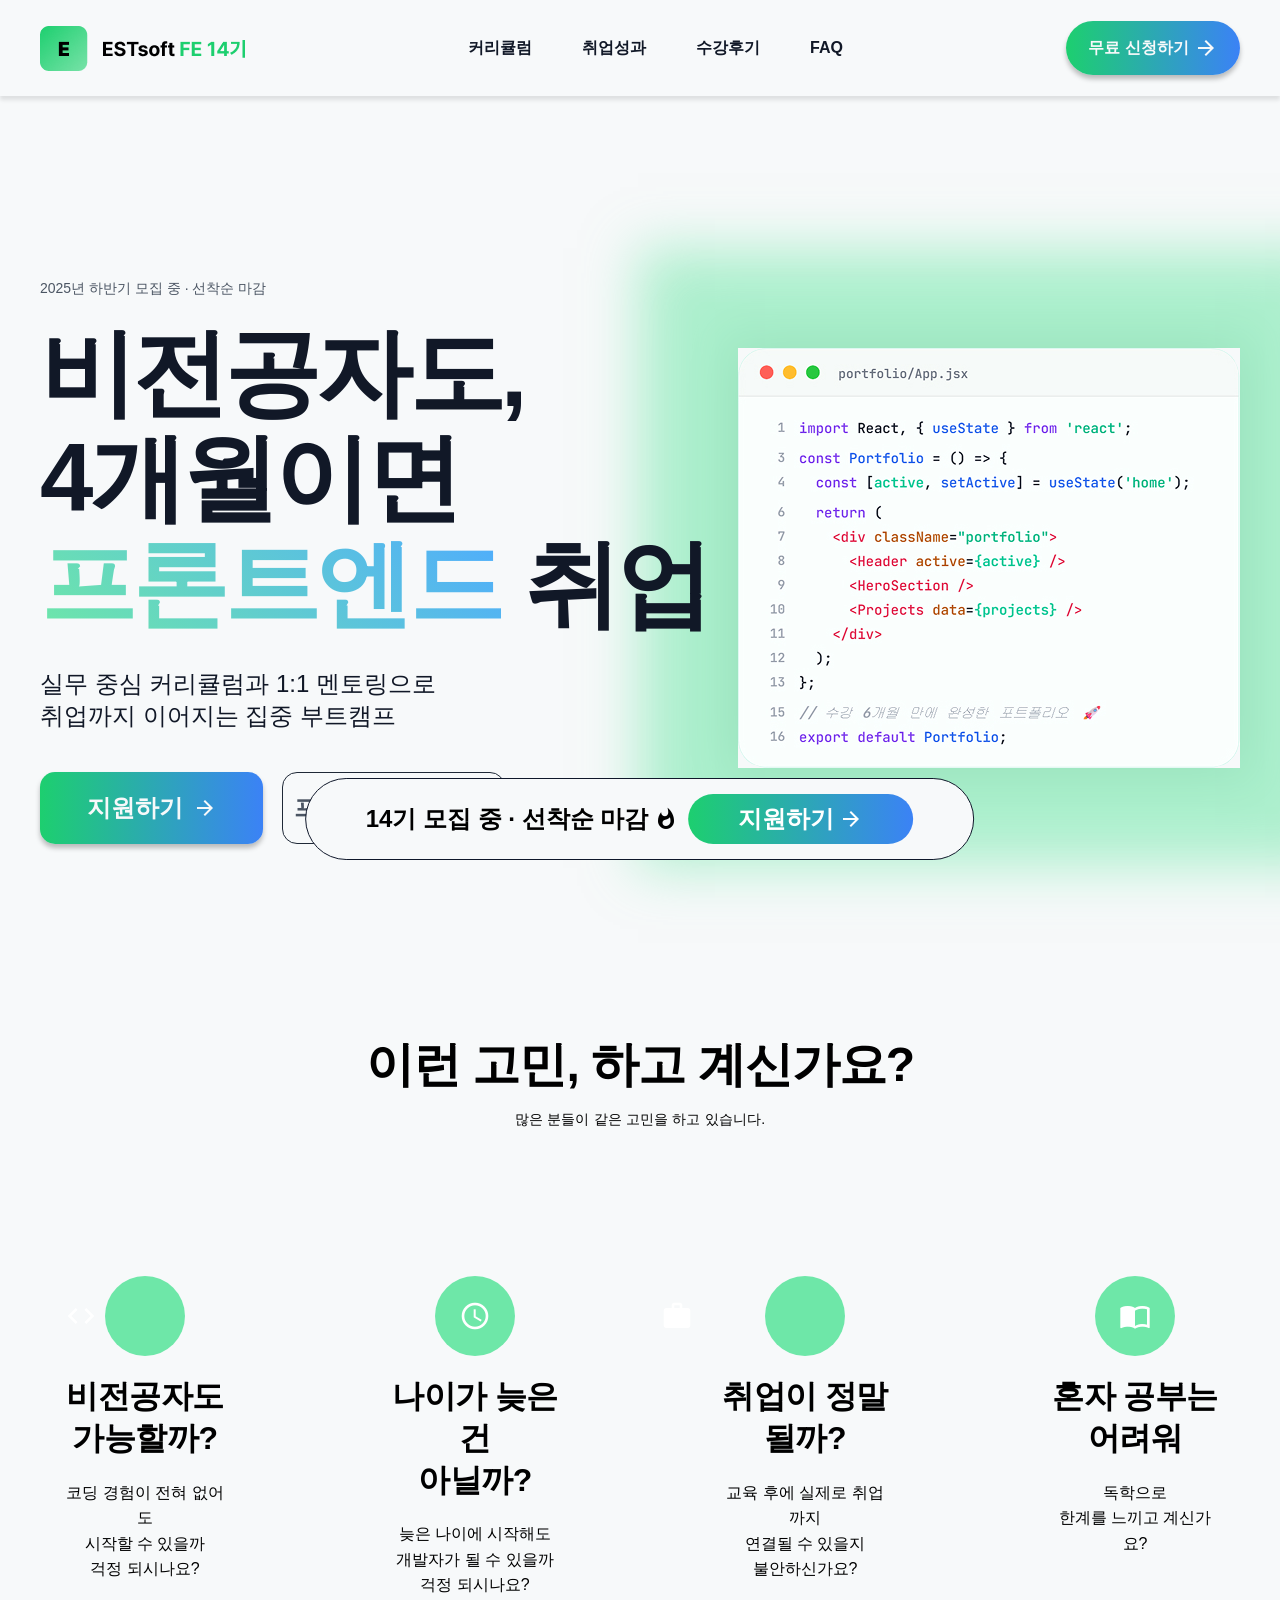
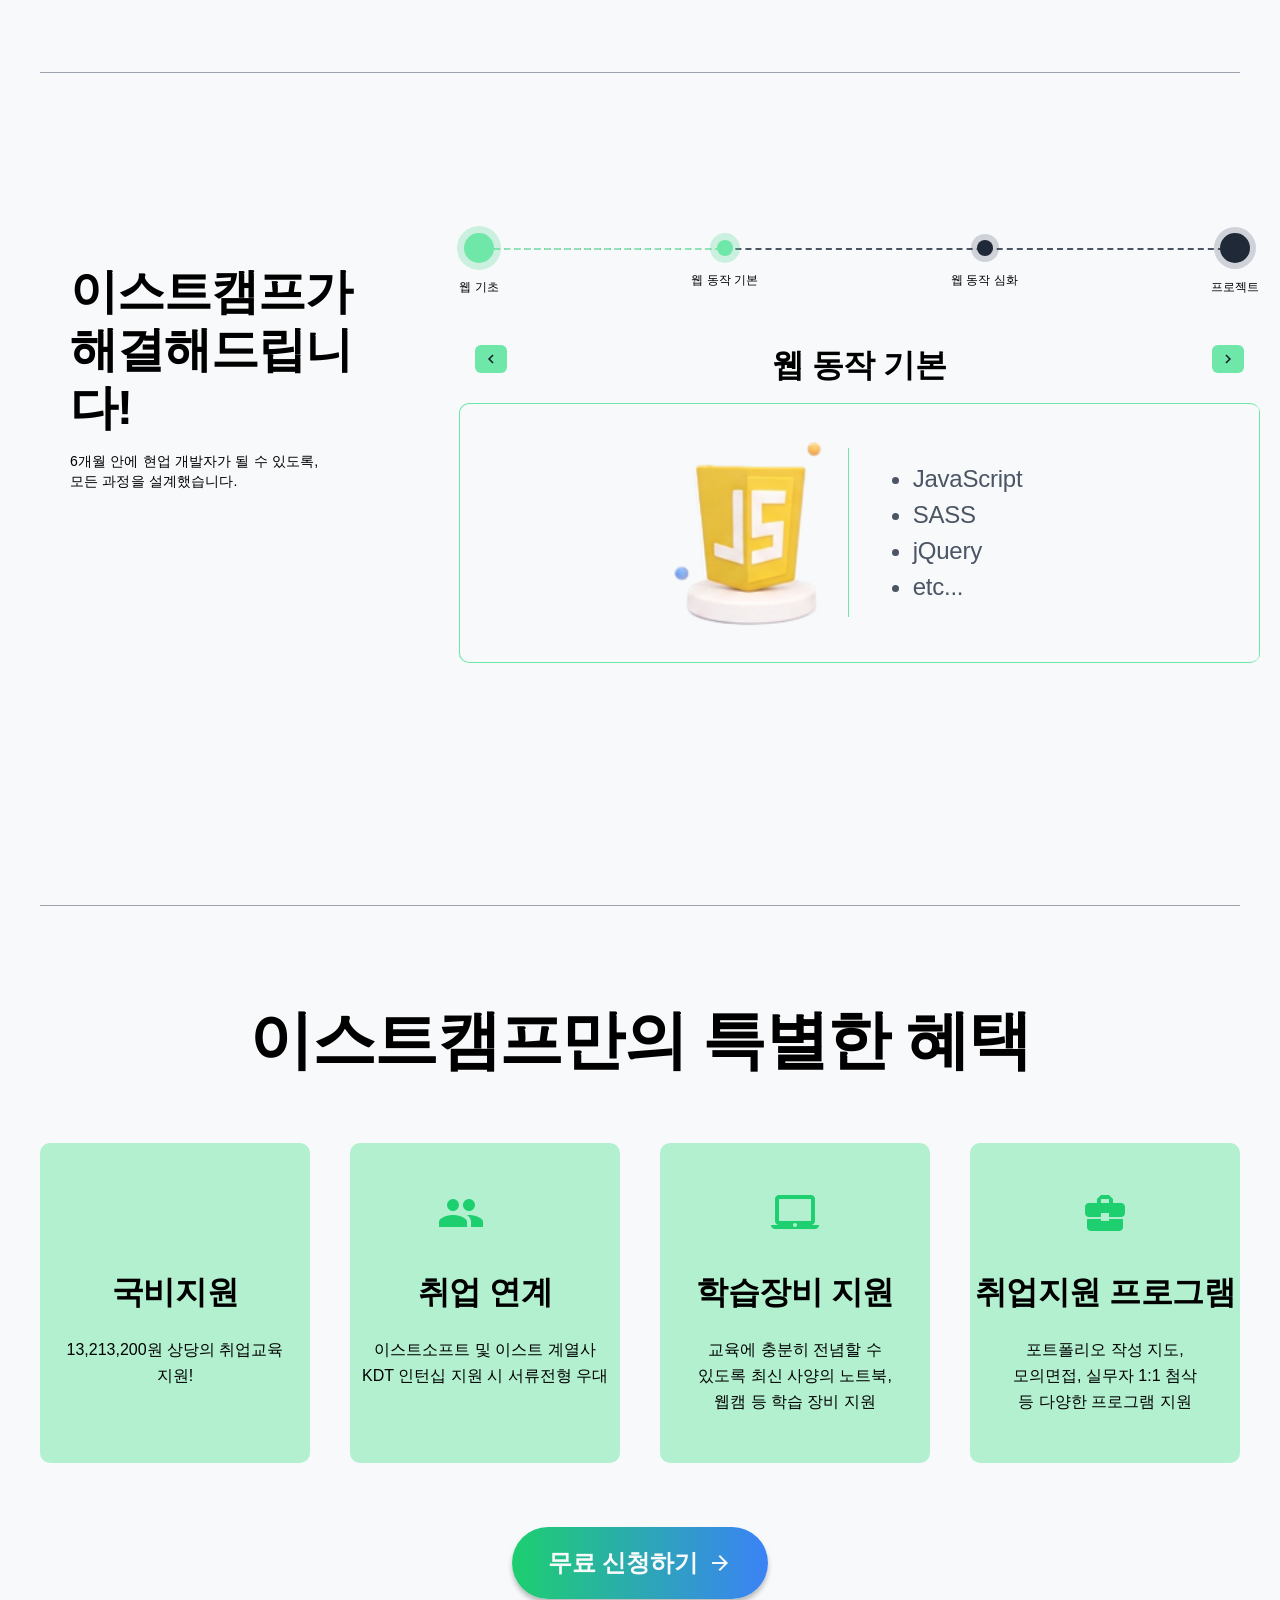
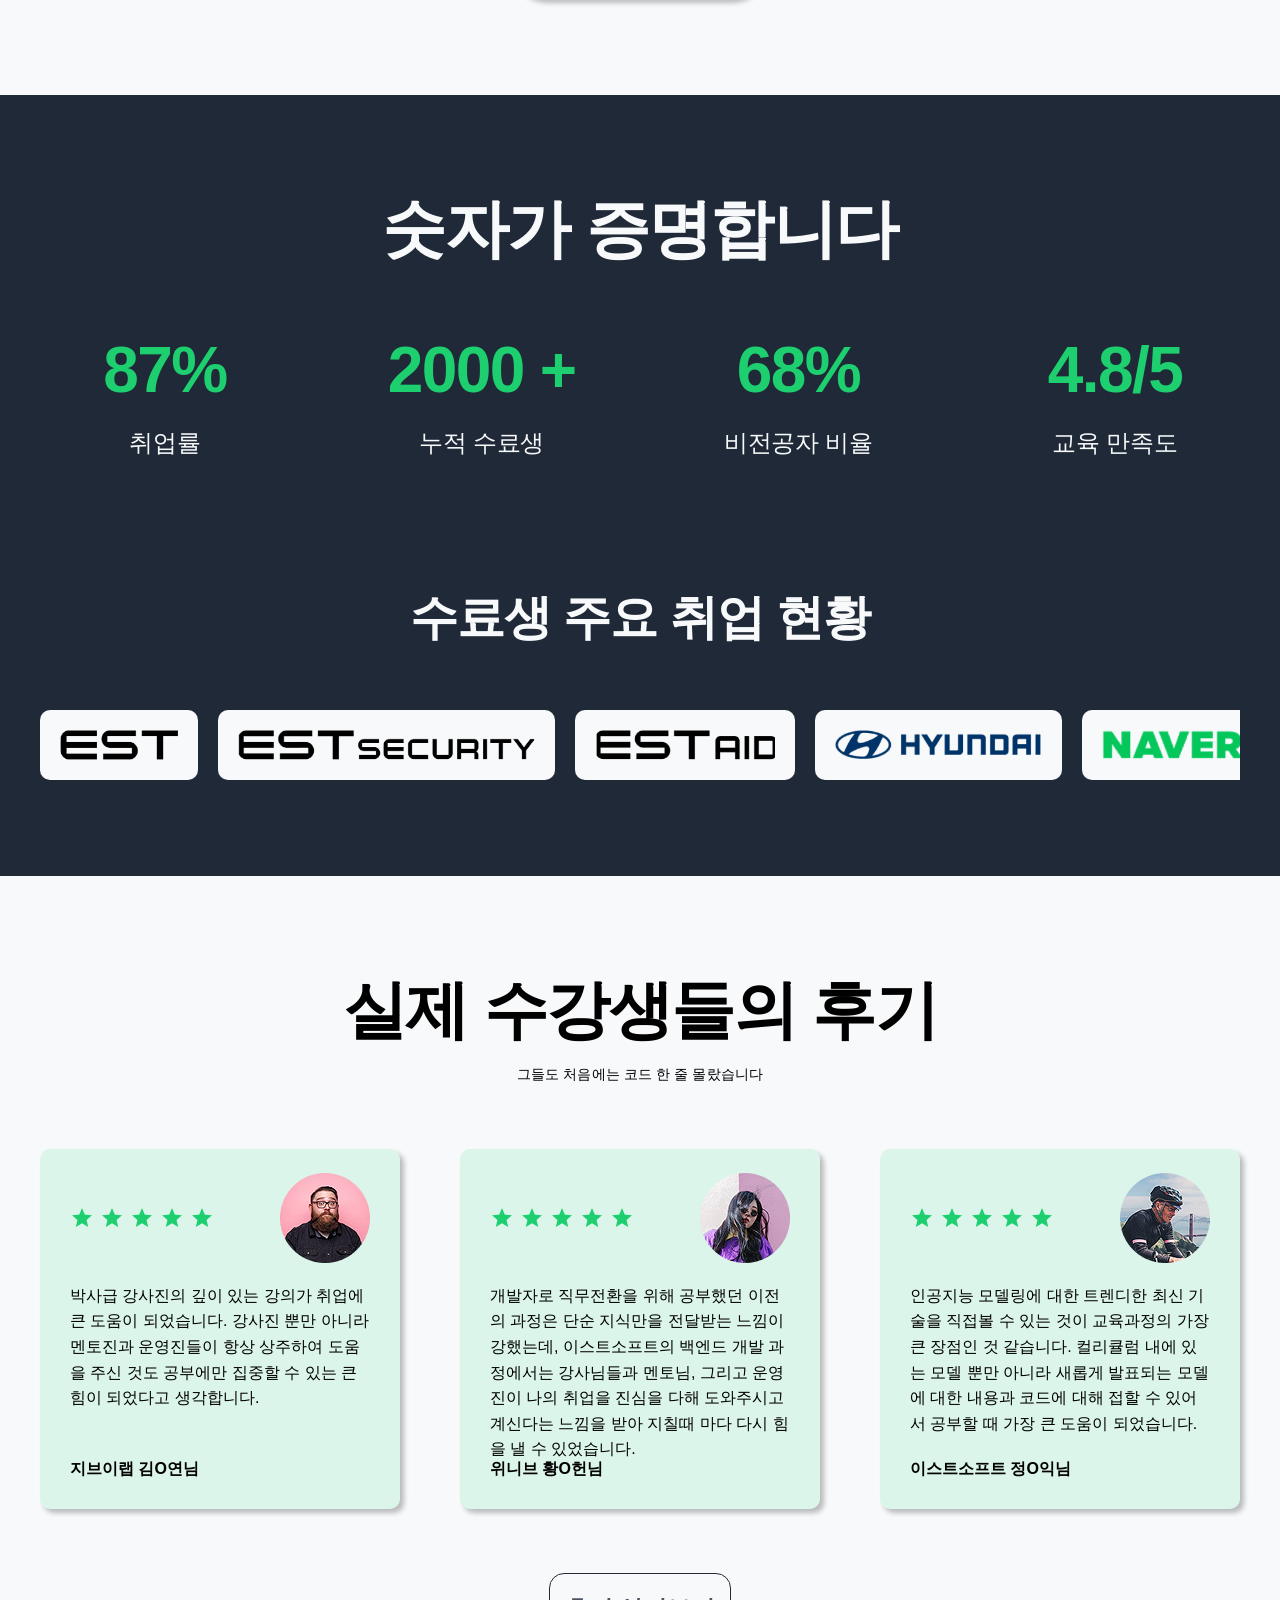
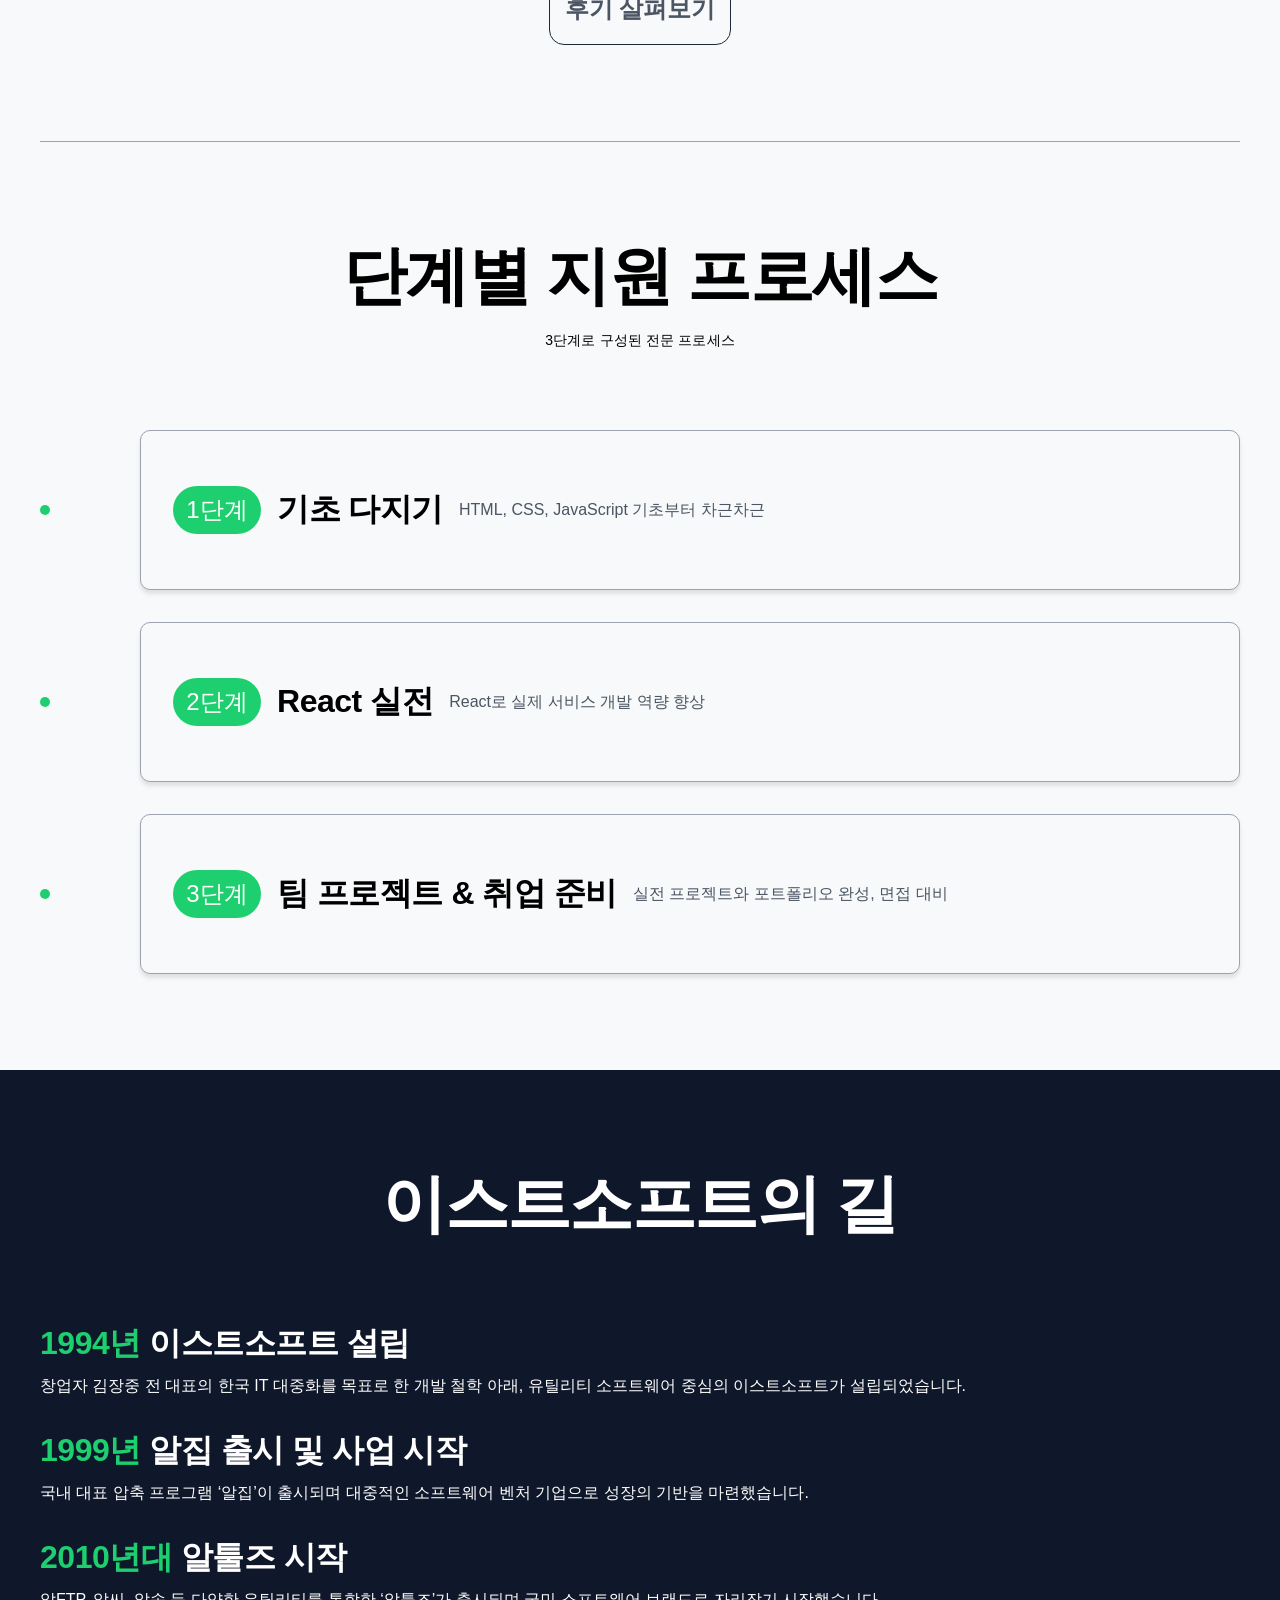
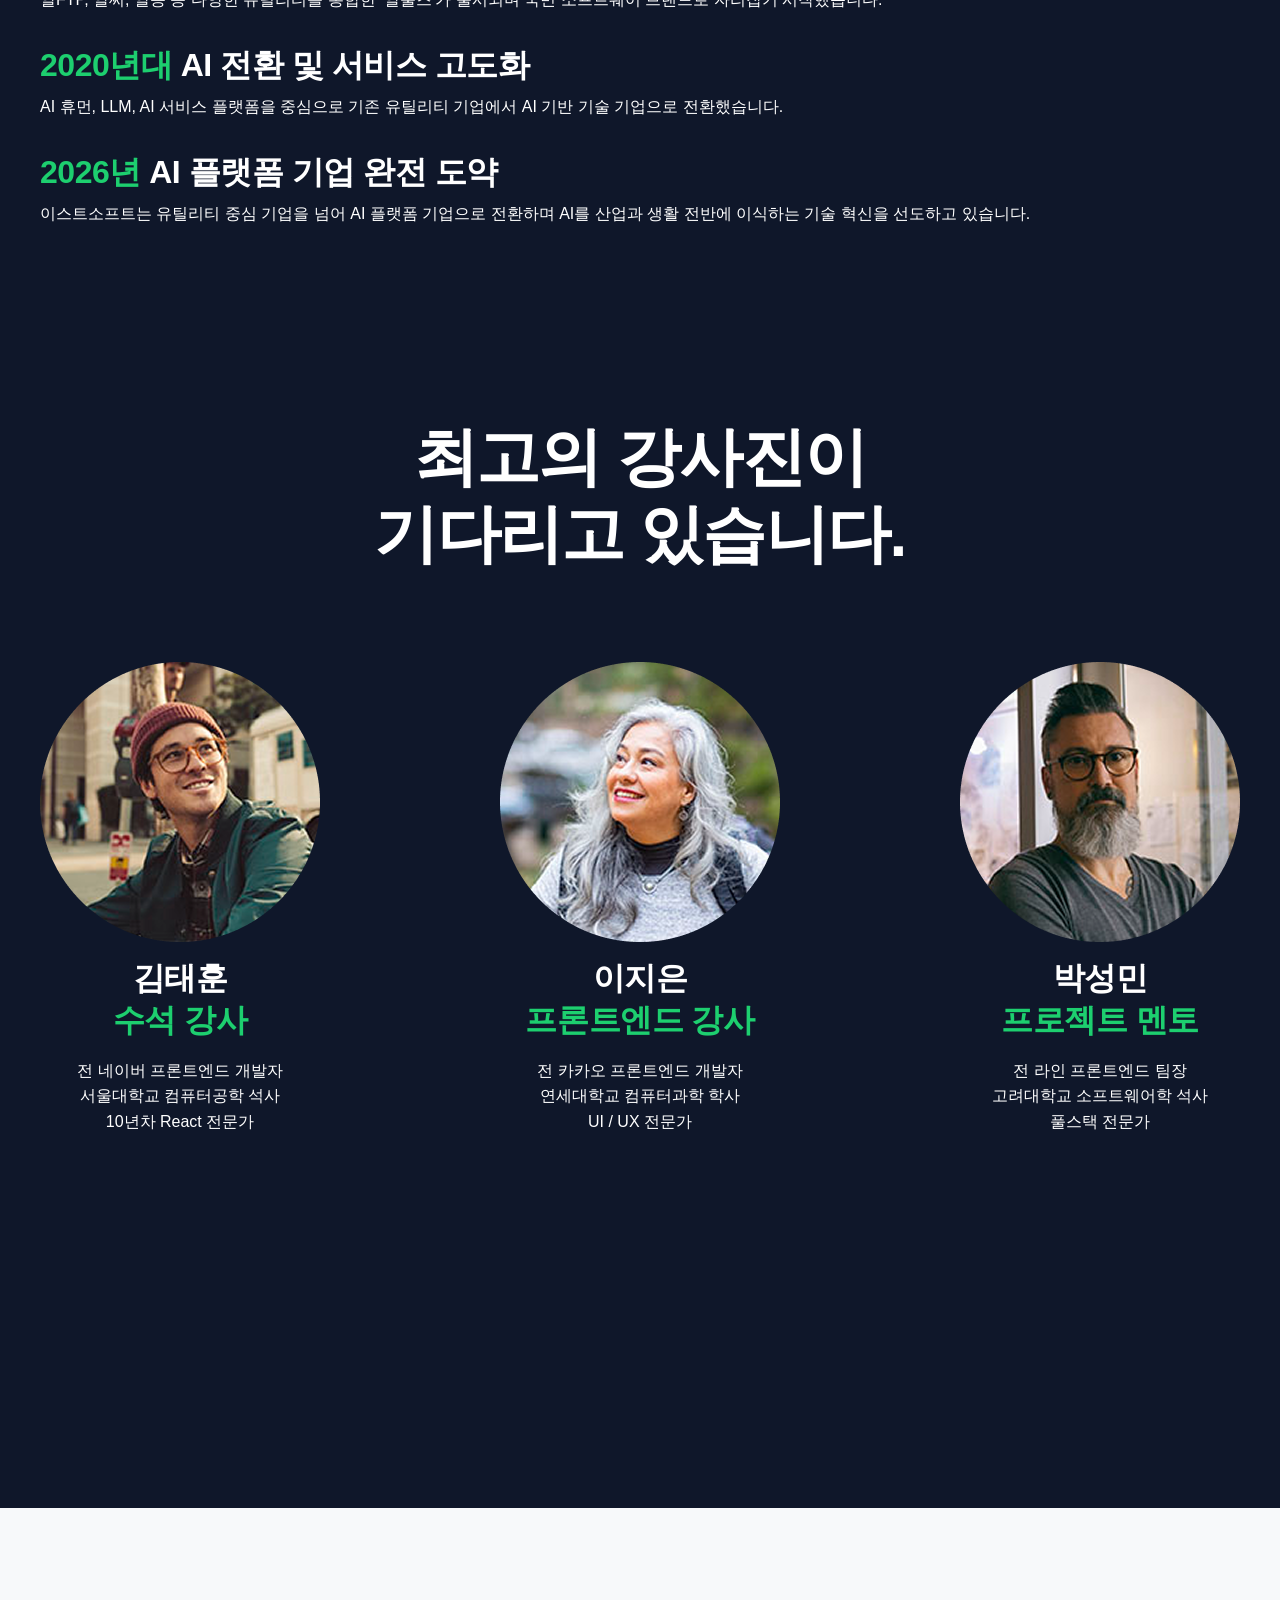
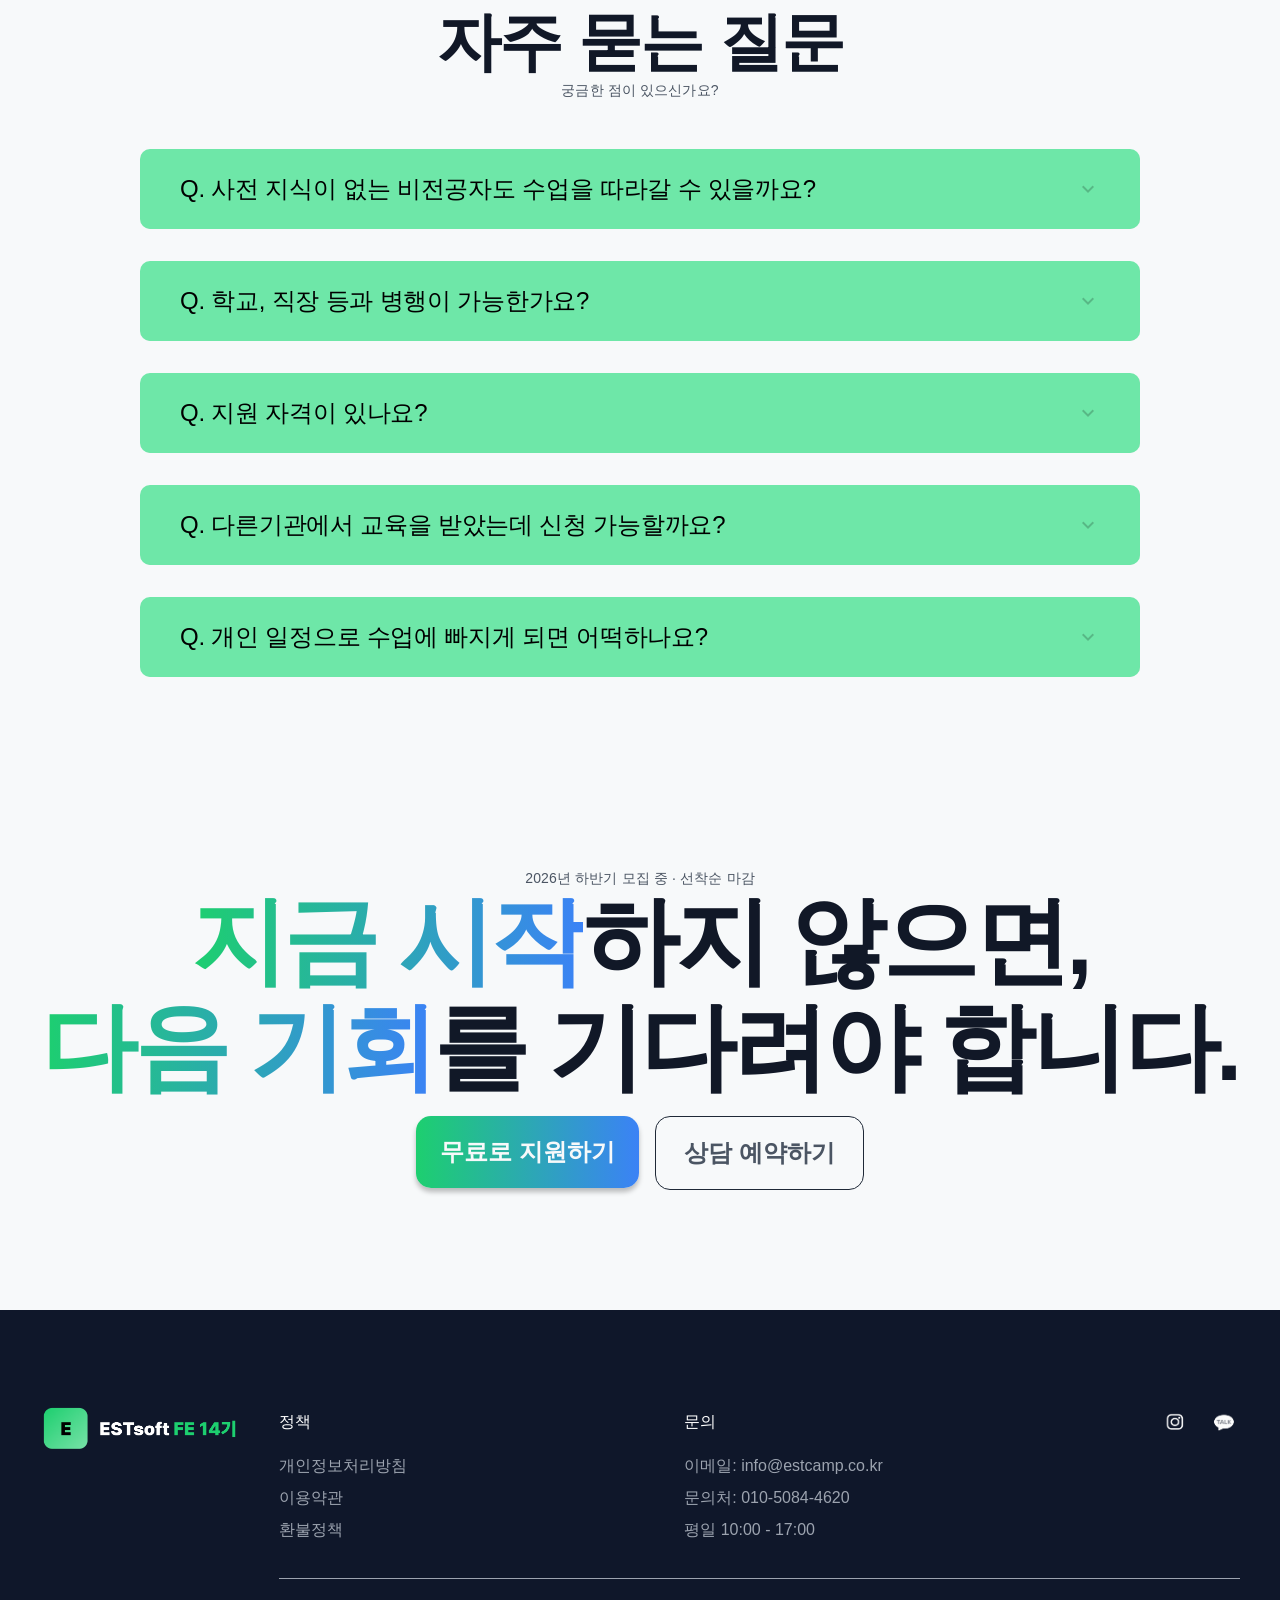
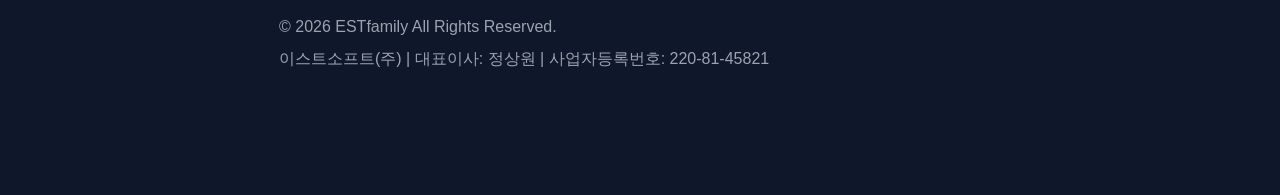
==== commit 681fb15f: "Merge branch 'main' into feat-header-hero" ====
--- a/index.html
+++ b/index.html
@@ -25,6 +25,7 @@
             <span class="hidden">Logo</span>
           </a>
         </h1>
+        <!-- <input type="checkbox" id="menu-toggle" hidden /> -->
         <nav>
           <ul class="d-flex align-items-center text-body-m">
             <li>
@@ -51,6 +52,7 @@
         <label for="menu-toggle" class="material-icons close"> close </label>
       </div>
     </header>
+    <!-- <div class="nav-overlay"></div> -->
     <nav>
       <div class="nav-panel">
         <ul class="d-flex align-items-center text-body-m">
@@ -204,7 +206,7 @@
         </div>
       </section>
       <hr class="container" />
-      <section class="program">
+      <section id="curriculum" class="program">
         <div class="container d-flex">
           <h2 class="hidden">프로그램 소개</h2>
           <div class="title d-flex flex-column g-1">
--- a/css/index.css
+++ b/css/index.css
@@ -21,24 +21,18 @@
   display: flex;
   gap: 50px;
 }
-nav ul li {
-  width: 100%;
-}
 nav ul li a {
   font-weight: bold;
 }
-
 .nav-cta a {
   text-transform: uppercase;
 }
-
 .nav-btn {
   width: 174px;
   flex-shrink: 0;
   white-space: nowrap;
   display: flex;
 }
-
 .nav-btn .btn-small {
   width: 100%;
   box-sizing: border-box;
@@ -70,29 +64,24 @@
   font-size: calc(var(--base-font) * 0.875);
   color: var(--text-sub);
 }
-
 .title-text h2 {
   color: var(--text-main);
   margin: 16px 0 32px 0;
 }
-
-.title-text h2>span {
+.title-text h2 > span {
   background: linear-gradient(45deg, #6ee7a8, #4facfe);
   background-clip: text;
   -webkit-background-clip: text;
   color: transparent;
 }
-
 .title-text p {
   font-size: var(--body-l);
   color: var(--text-main);
 }
-
 .hero-btn-group {
   display: flex;
   margin-top: 40px;
 }
-
 .title-text .btn-rec,
 .title-text .btn-detail {
   width: 223px;
@@ -103,11 +92,9 @@
   justify-content: center;
   box-sizing: border-box;
 }
-
 .title-text a:nth-of-type(1) {
   margin-right: 19px;
 }
-
 .hero img {
   box-shadow:
     0 0 50px 100px rgba(110, 231, 168, 0.5),
@@ -115,14 +102,11 @@
     0 0 50px 0 rgba(0, 0, 0, 0.15);
   animation: float 3s ease-in-out infinite;
 }
-
 @keyframes float {
-
   0%,
   100% {
     transform: translateY(0);
   }
-
   50% {
     transform: translateY(-15px);
   }
@@ -135,7 +119,7 @@
   background-color: var(--background);
 }
 
-.problem>.container {
+.problem > .container {
   gap: 120px;
 }
 .problem > .container > .title {
@@ -162,7 +146,7 @@
   padding: 10px;
 }
 
-.question-list li>h3 {
+.question-list li > h3 {
   width: 80px;
   height: 80px;
   border-radius: 50%;
@@ -178,7 +162,7 @@
   box-shadow: 4px 4px 4px #00000025;
 }
 
-.question-list li>h3 span {
+.question-list li > h3 span {
   font-size: var(--base-unit);
 }
 
@@ -188,12 +172,12 @@
   background-color: var(--background);
 }
 
-.program>.container {
+.program > .container {
   gap: 32px;
   padding: 64px 0;
 }
 
-.program>.container>.title {
+.program > .container > .title {
   min-width: 327px;
   gap: 16px;
   padding: 30px;
@@ -234,7 +218,7 @@
 }
 
 /* 각 단계 li */
-.progress>li {
+.progress > li {
   position: relative;
   z-index: 2;
   list-style: none;
@@ -268,7 +252,7 @@
 }
 
 /* active 된 원 */
-.progress>li.active .circle {
+.progress > li.active .circle {
   background-color: var(--primary-light);
   box-shadow: 0 0 0 7px rgba(104, 217, 158, 0.3);
 }
@@ -304,7 +288,7 @@
 }
 
 /* 실제 슬라이드들이 가로로 나열되는 부분 */
-.slidercontainer>li {
+.slidercontainer > li {
   display: flex;
   align-items: center;
   text-align: center;
@@ -450,8 +434,8 @@
   background: var(--dark-accent2);
 }
 
-.result .container>.text-heading4,
-.result .container>.text-heading5 {
+.result .container > .text-heading4,
+.result .container > .text-heading5 {
   color: var(--background);
 }
 
@@ -550,7 +534,7 @@
   background: var(--primary-main);
 }
 
-.process>div.container {
+.process > div.container {
   gap: 80px;
   padding: 0 16px;
 }
@@ -583,7 +567,7 @@
   gap: 16px;
 }
 
-.process_card>p {
+.process_card > p {
   color: var(--text-sub);
 }
 
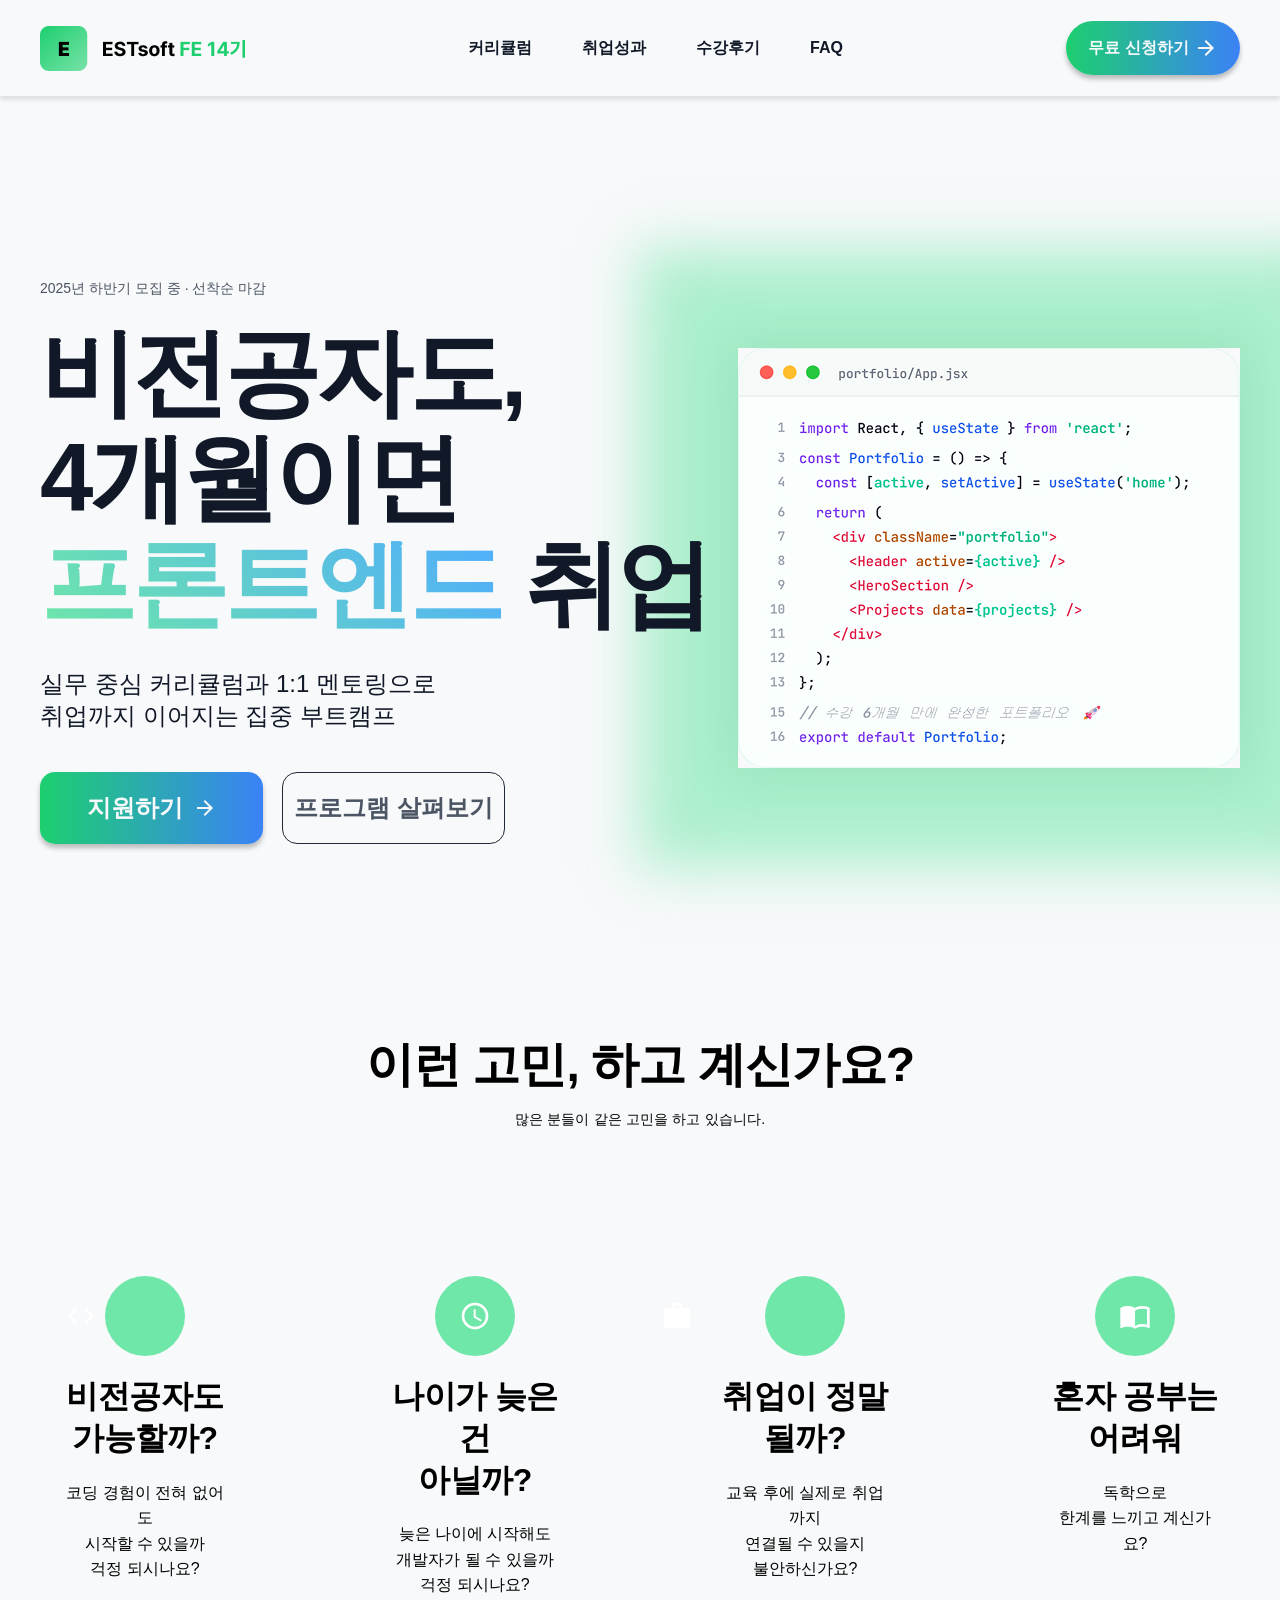
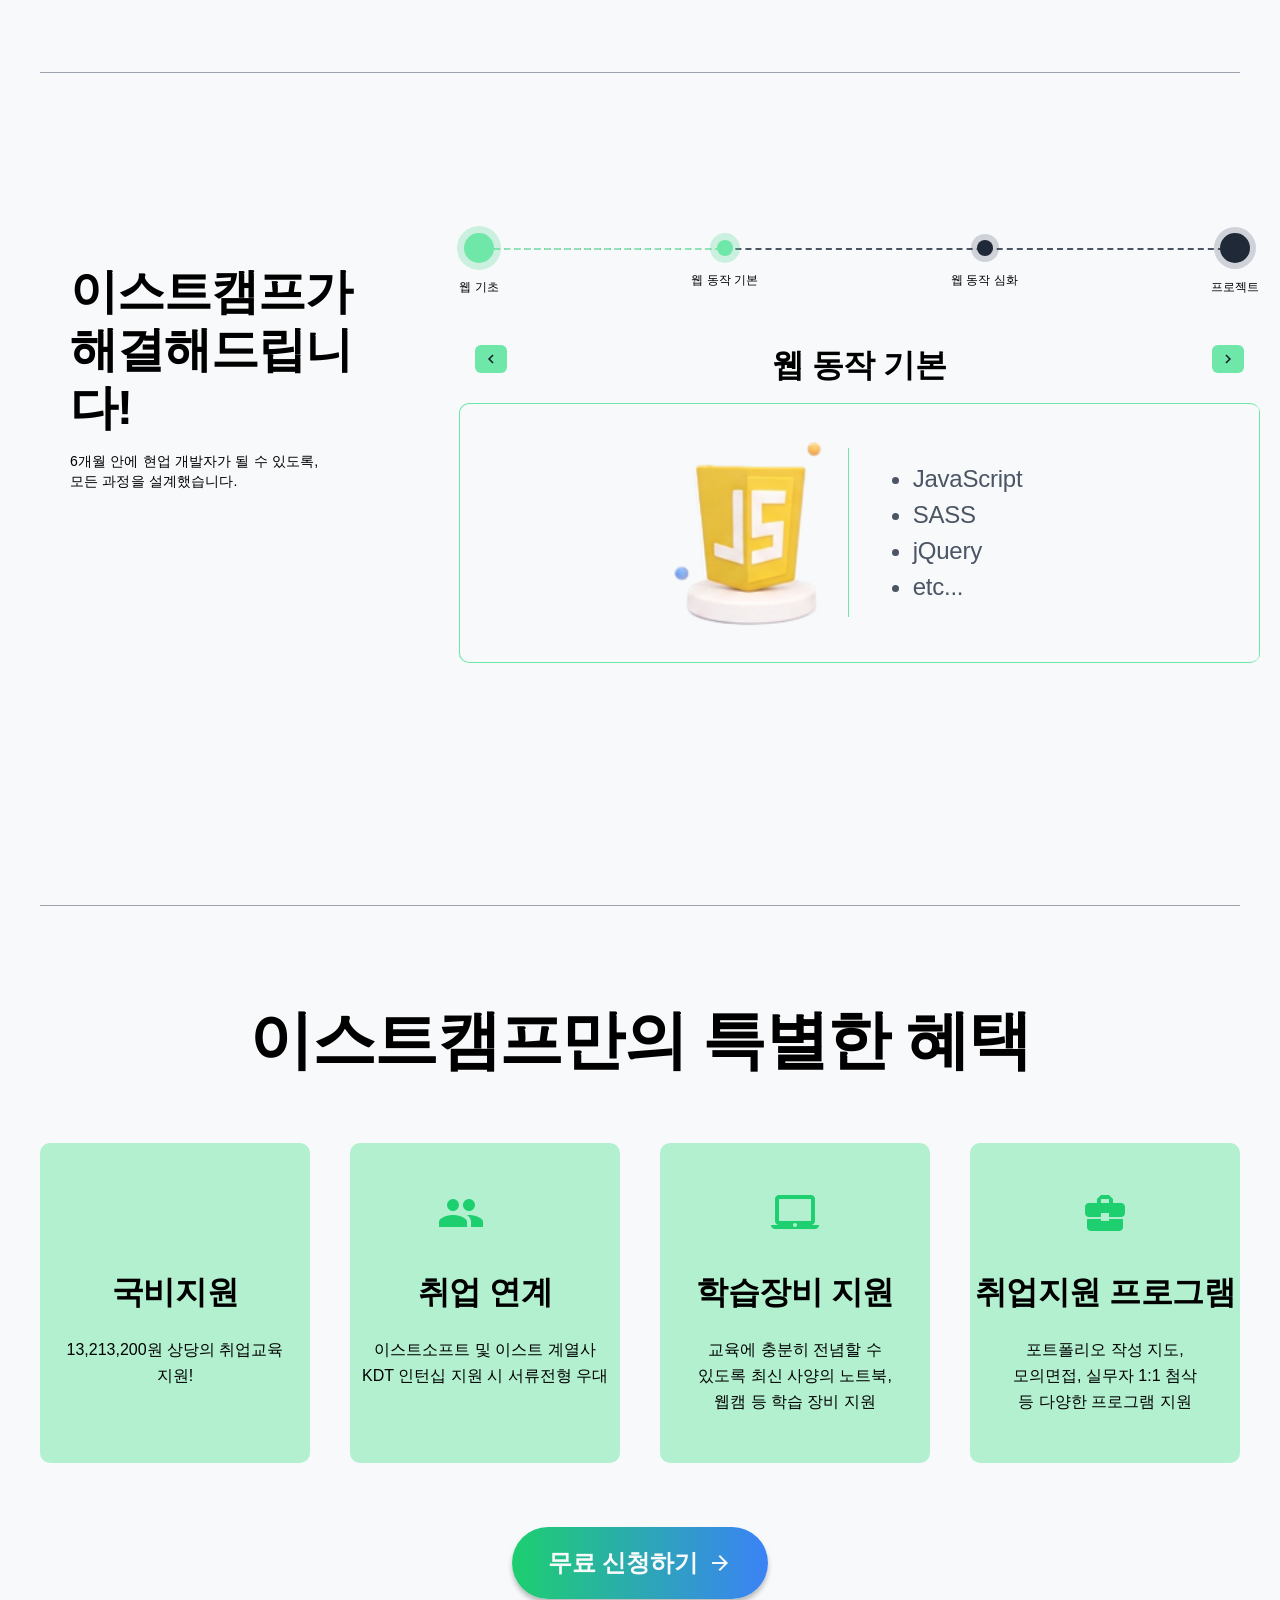
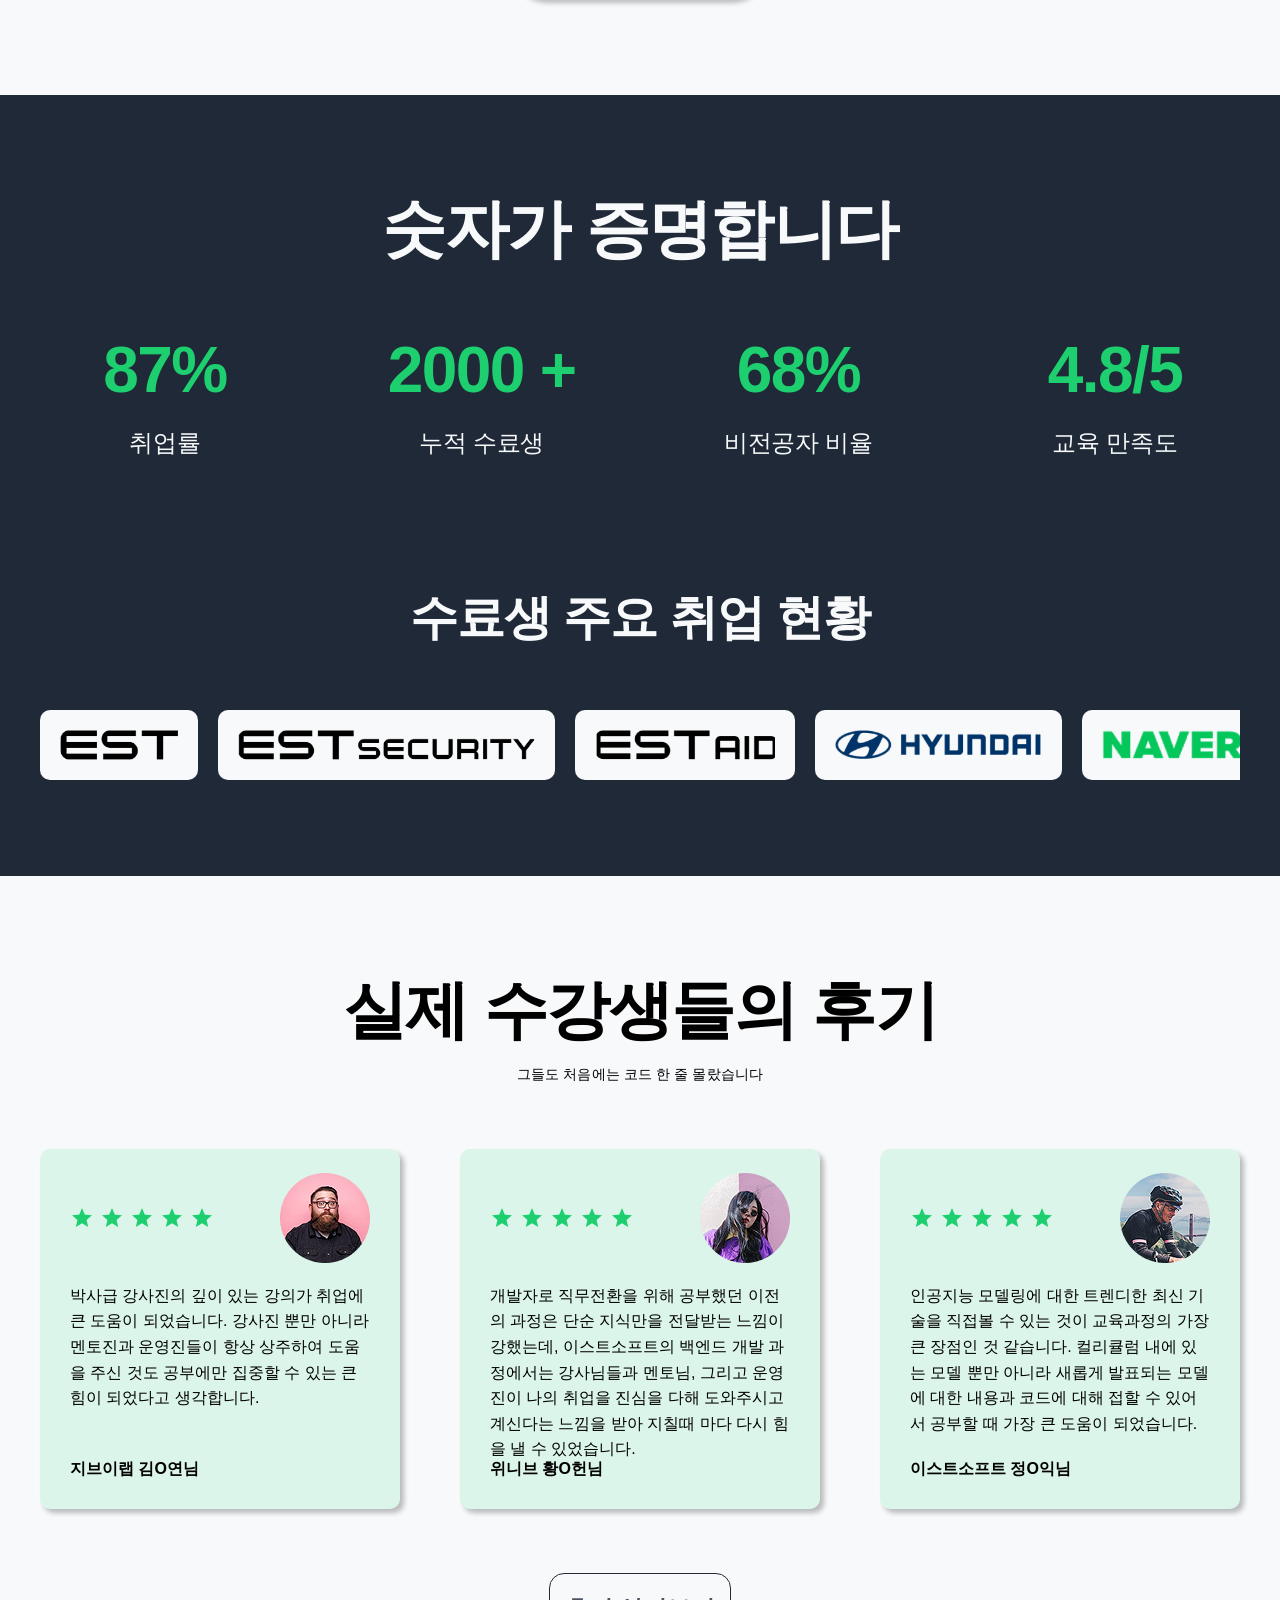
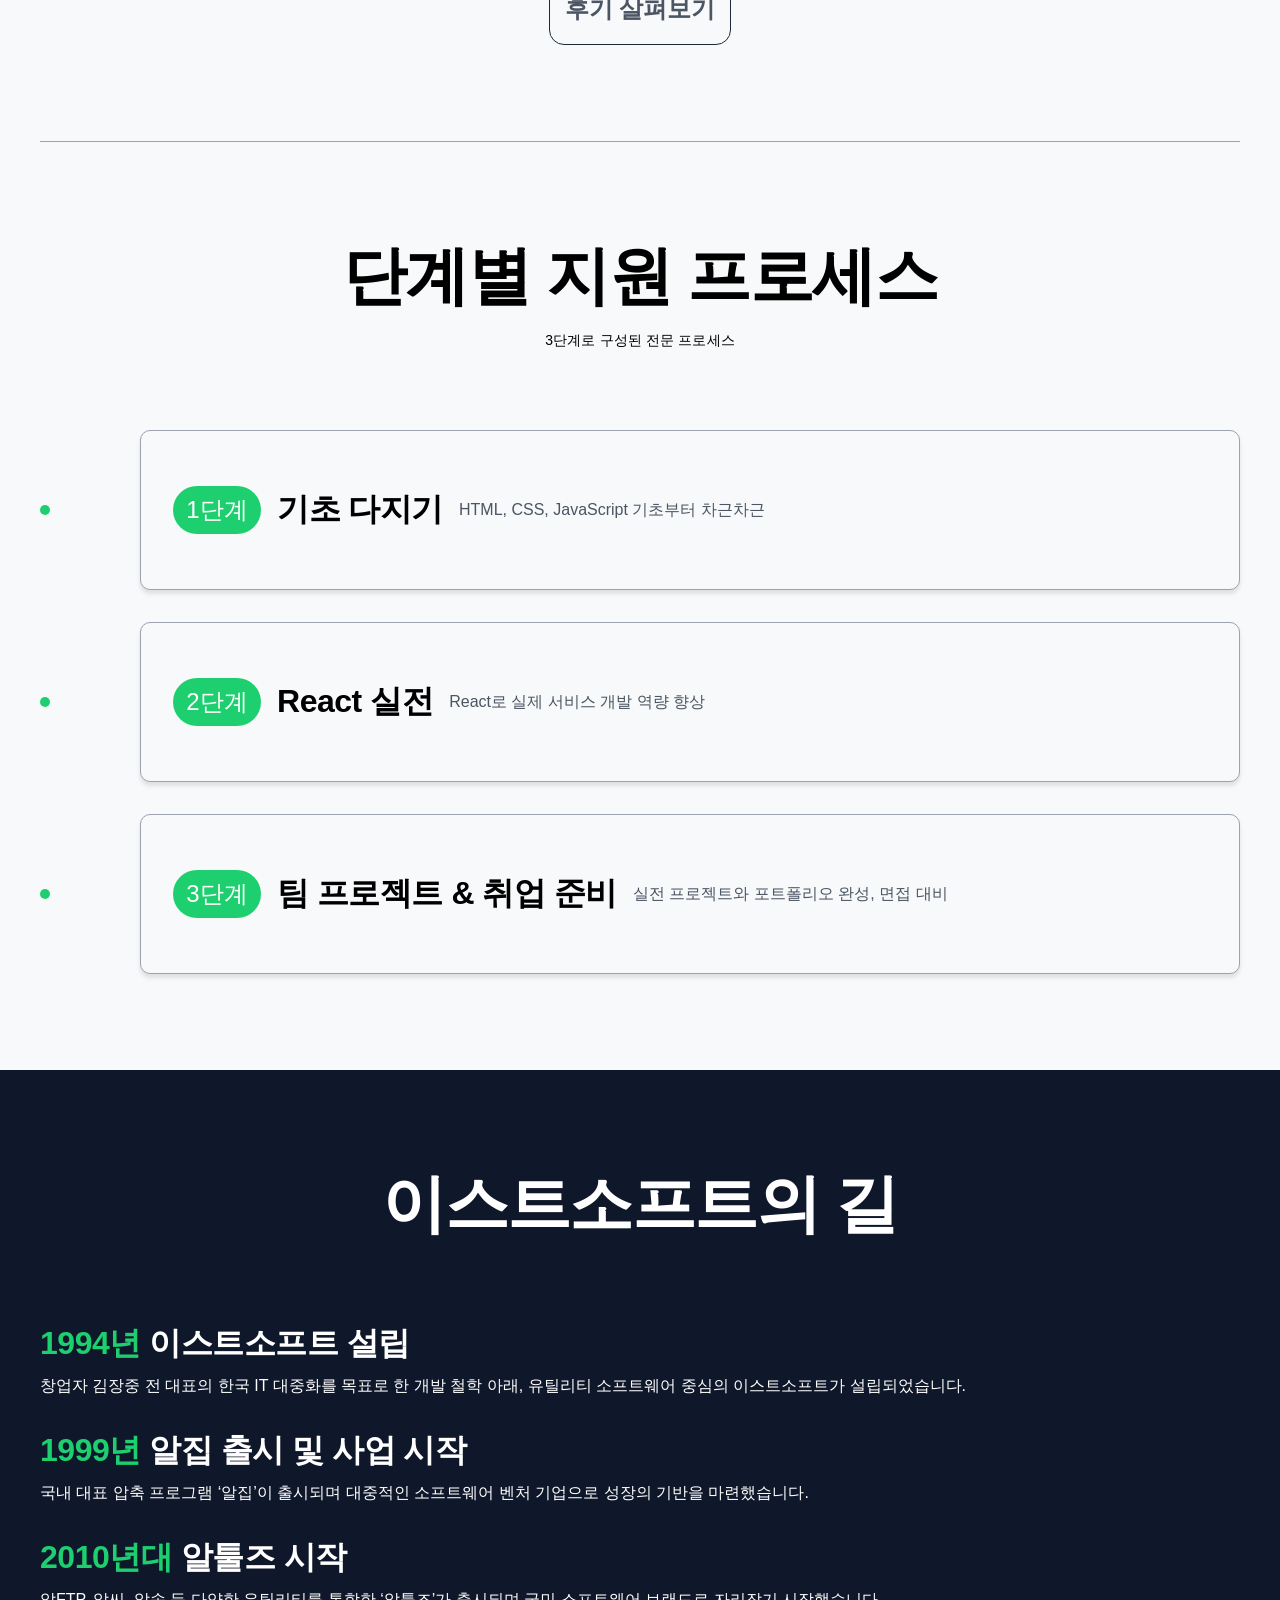
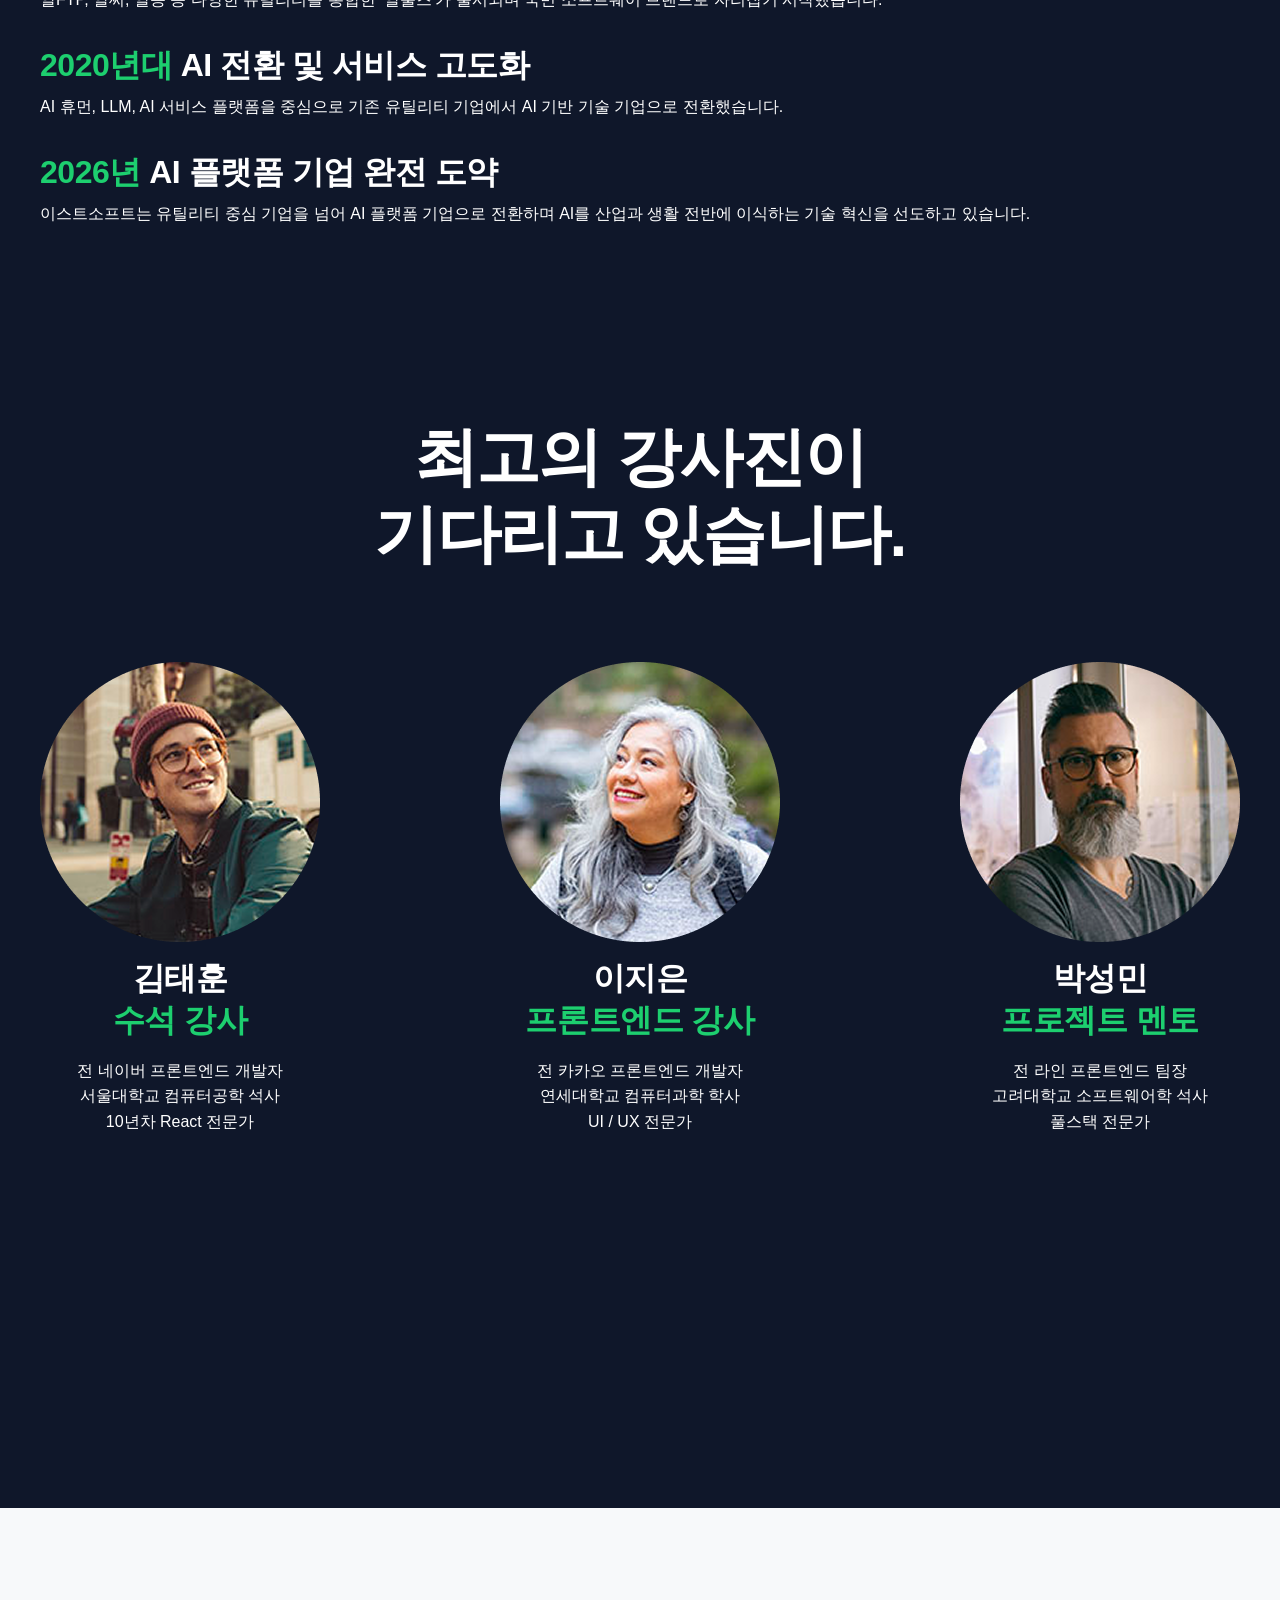
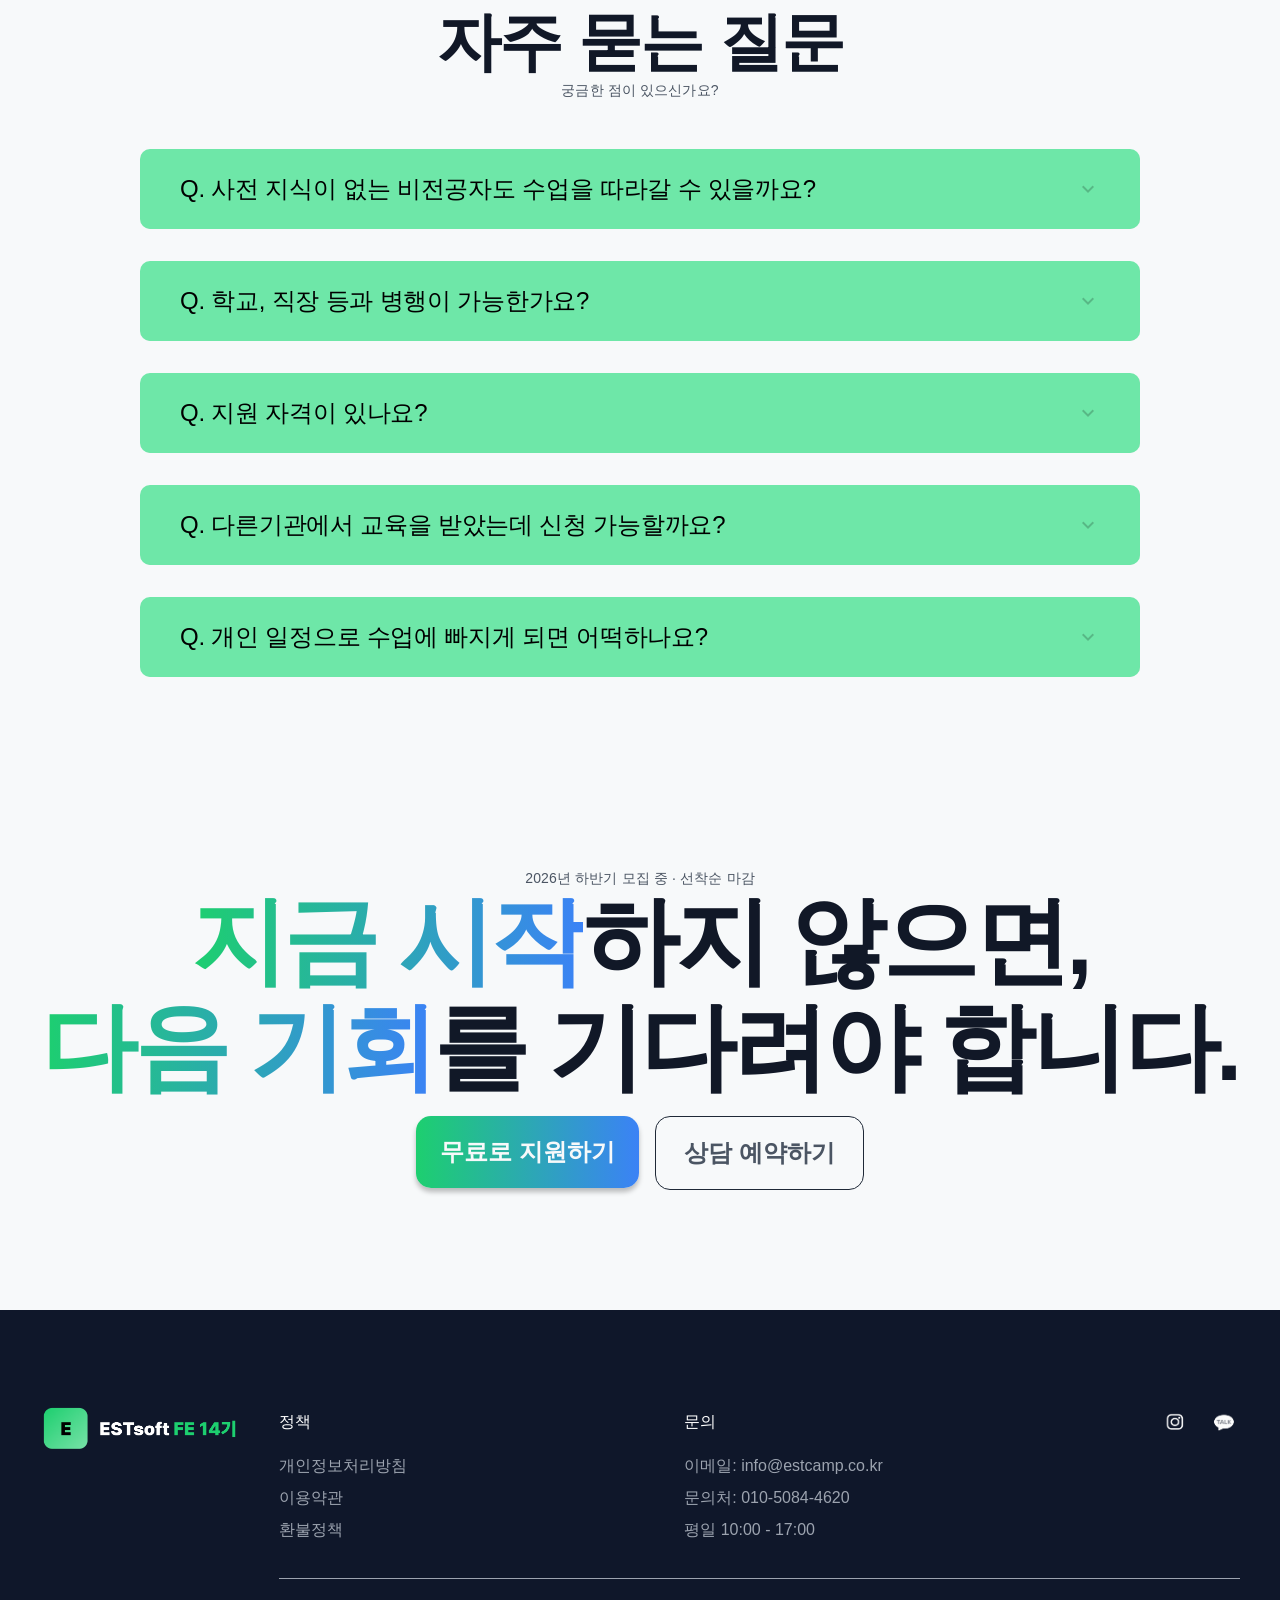
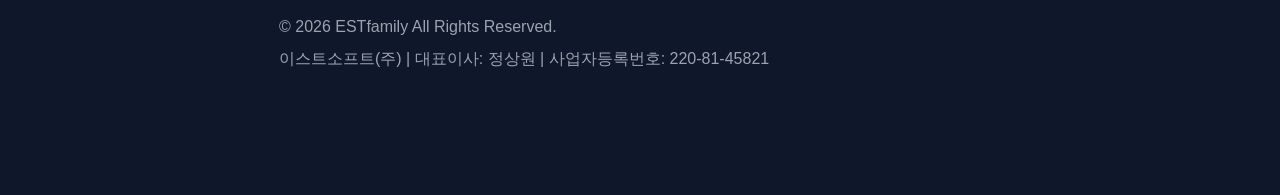
==== commit eb505b37: "feat: 모바일 네비 닫기 버튼 수정" ====
--- a/index.html
+++ b/index.html
@@ -16,9 +16,9 @@
   </head>
   <body>
     <!-- 김찬희 -->
-    <input type="checkbox" id="menu-toggle" hidden />
     <header>
       <div class="container d-flex justify-content-between align-items-center">
+        <input type="checkbox" id="menu-toggle" hidden />
         <h1 class="logo">
           <a href="index.html">
             <img src="images/Logo.png" alt="EST logo" />
@@ -707,18 +707,6 @@
           </div>
         </div>
       </section>
-      <!-- sticky -->
-      <section class="cta-wrapper">
-        <div class="sticky sticky-cta">
-          <div class="sticky-text">
-            <p>14기 모집 중 · 선착순 마감</p><span class="material-icons">whatshot</span>
-          </div>
-          <a href="#" class="cta-btn">
-            <span>지원하기</span>
-            <span class="material-icons">arrow_forward</span>
-          </a>
-        </div>
-      </section>
     </main>
     <!-- 푸터 -->
     <footer>
--- a/css/responsive.css
+++ b/css/responsive.css
@@ -145,7 +145,29 @@
     display: none;
     overflow-x: hidden;
   }
-  #menu-toggle:checked ~ nav {
+  /* checkbox가 header 안으로 이동했으므로 :has() 로 nav 제어 */
+  body:has(#menu-toggle:checked) nav {
+    display: flex;
+  }
+  /* 햄버거 ↔ close 토글 */
+  .menu {
+    display: flex;
+    align-items: center;
+    justify-content: center;
+    margin-left: auto;
+    cursor: pointer;
+  }
+  .close {
+    display: none;
+    align-items: center;
+    justify-content: center;
+    margin-left: auto;
+    cursor: pointer;
+  }
+  #menu-toggle:checked ~ .menu {
+    display: none;
+  }
+  #menu-toggle:checked ~ .close {
     display: flex;
   }
   .nav-panel {
@@ -189,22 +211,15 @@
   .nav-btn .btn {
     width: auto;
   }
-  /* #menu-toggle:checked ~ .nav-btn {
+  #menu-toggle:checked ~ .nav-btn {
     display: block;
     opacity: 1;
     visibility: visible;
-  } */
+  }
   .nav-btn .btn-small {
     width: 100%;
   }
-  .menu {
-    display: flex;
-    align-items: center;
-    justify-content: center;
-    /* margin-left: auto; */
-    margin-left: auto;
-    cursor: pointer;
-  }
+  /* 메뉴 버튼: 위에서 처리 */
 }
 
 /* 메인 : 히어로 - 김찬희 */
@@ -213,7 +228,7 @@
     flex-direction: column;
   }
 
-  .title-text>span {
+  .title-text > span {
     font-size: var(--m-caption);
   }
 
@@ -255,7 +270,7 @@
     gap: 60px;
   }
 
-  .problem>.container>.title {
+  .problem > .container > .title {
     width: 350px;
     height: 90px;
     gap: 16px;
@@ -281,7 +296,7 @@
     gap: 10px;
   }
 
-  .question-list li>h3 {
+  .question-list li > h3 {
     width: 70px;
     height: 70px;
   }
@@ -294,23 +309,23 @@
     padding: 0;
   }
 
-  .program>.container {
+  .program > .container {
     width: 350px;
     padding: 20px 0;
     gap: 16px;
     flex-direction: column;
   }
 
-  .program>.container>.title {
+  .program > .container > .title {
     gap: 16px;
     height: 150px;
   }
 
-  .program>.container>.title>h3 {
+  .program > .container > .title > h3 {
     font-size: var(--m-h3);
   }
 
-  .program>.container>.title>* {
+  .program > .container > .title > * {
     text-align: center;
   }
 
@@ -325,7 +340,7 @@
     flex-direction: column;
   }
 
-  .slidercontainer>li {
+  .slidercontainer > li {
     transform: translateX(-350.5px);
   }
 
@@ -341,7 +356,7 @@
     flex-direction: column;
   }
 
-  .slider-content>.divider {
+  .slider-content > .divider {
     display: none;
   }
 }
@@ -410,7 +425,7 @@
 
 /* 메인 : 수강생 후기 - 김윤수 */
 @media (max-width: 390px) {
-  .review>div:nth-child(2) {
+  .review > div:nth-child(2) {
     flex-direction: column;
     gap: 40px;
   }
@@ -445,7 +460,7 @@
 
 /* 메인 : 프로세스 - 김윤수 */
 @media (max-width: 390px) {
-  .process>div.container {
+  .process > div.container {
     gap: 40px;
     padding: 0;
   }
@@ -520,7 +535,6 @@
 
 /* 메인 : 강사진 소개 - 김소영 */
 @media (max-width: 390px) {
-
   /* 강사 소개 섹션 */
   .lecturer {
     padding: 72px 20px;
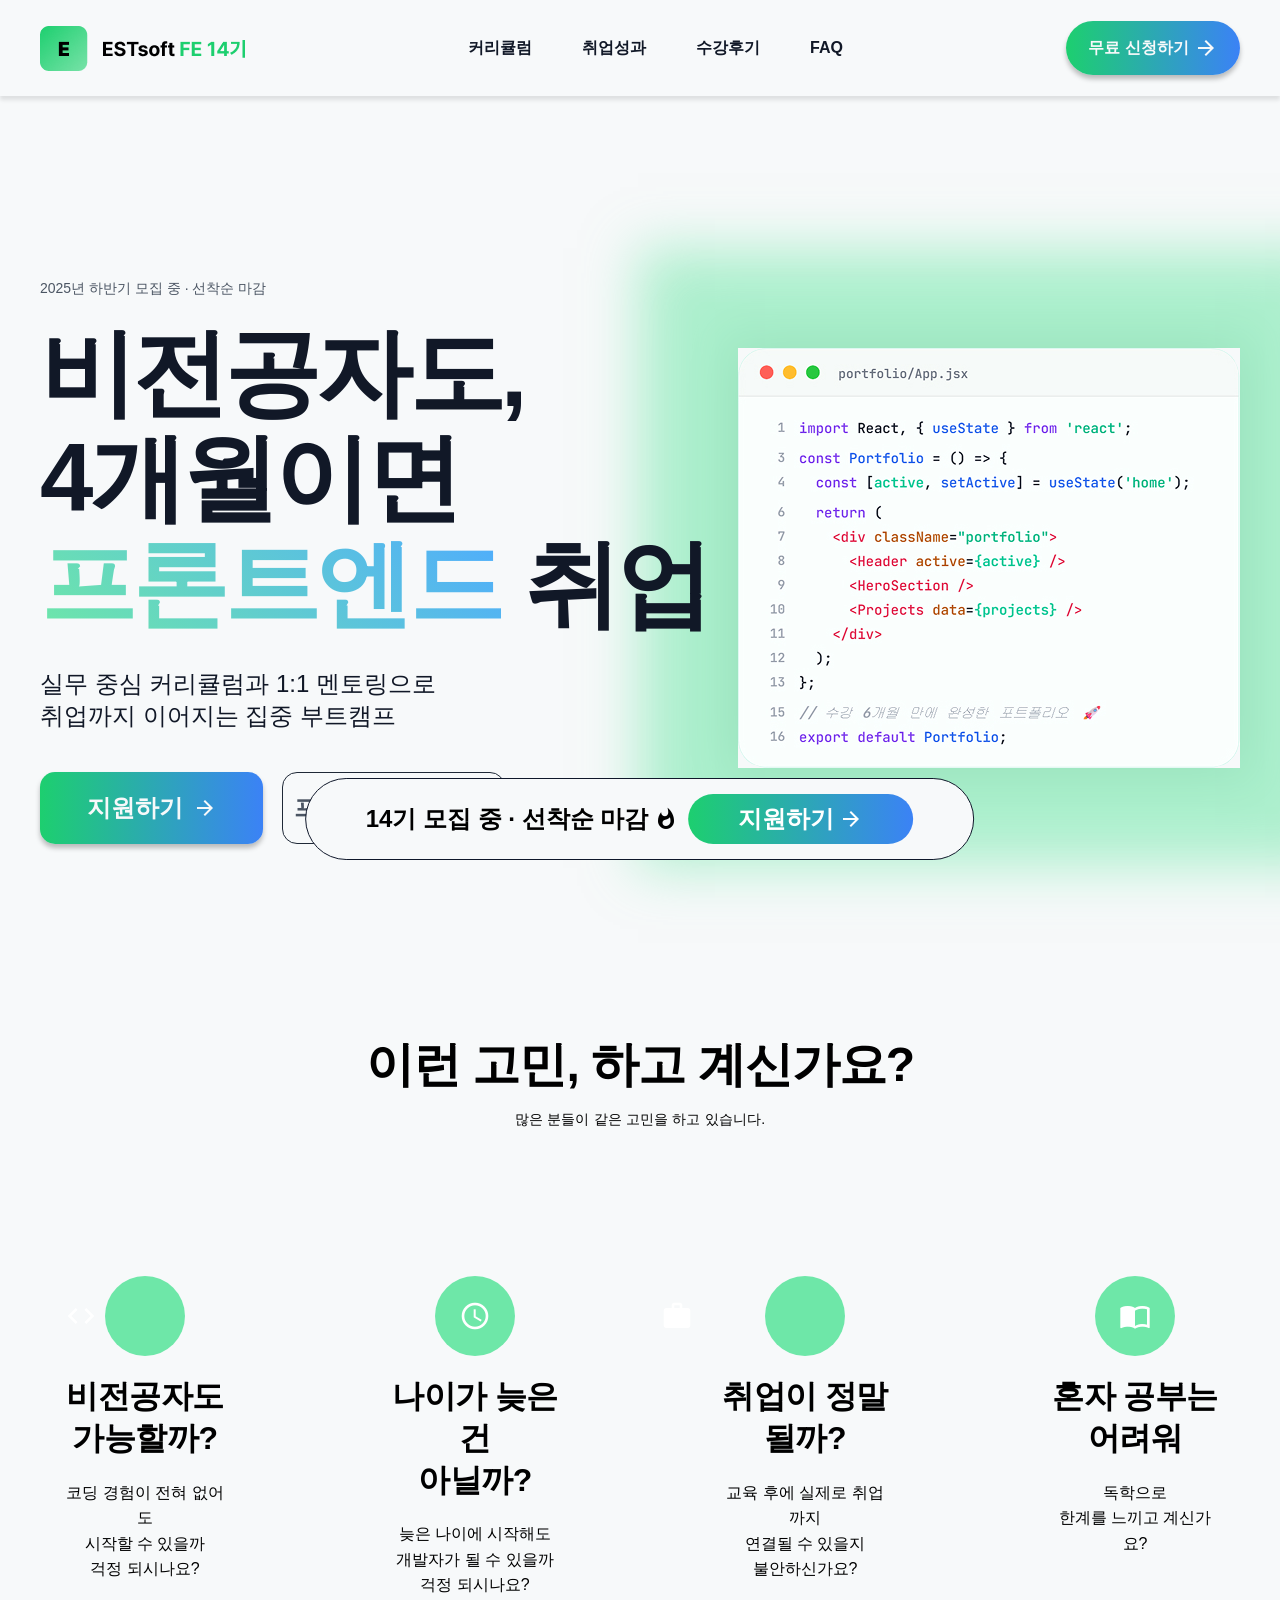
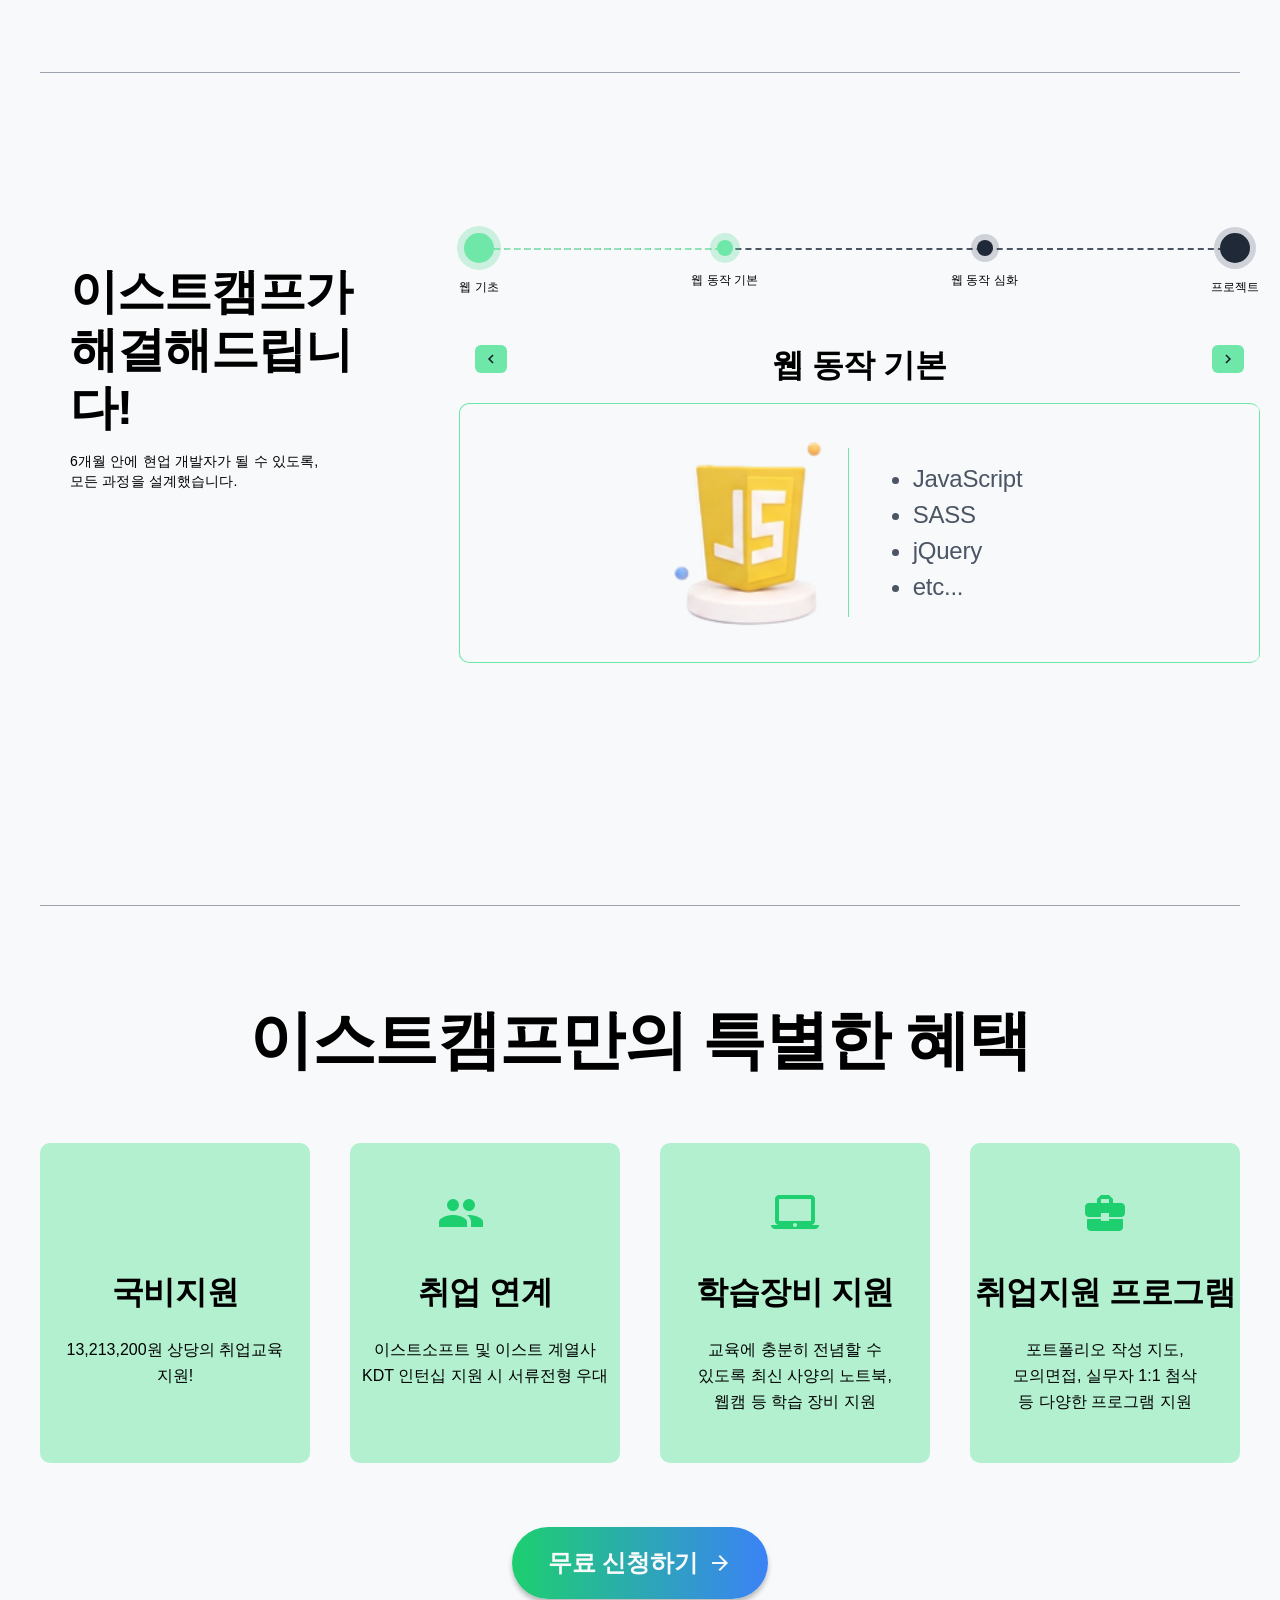
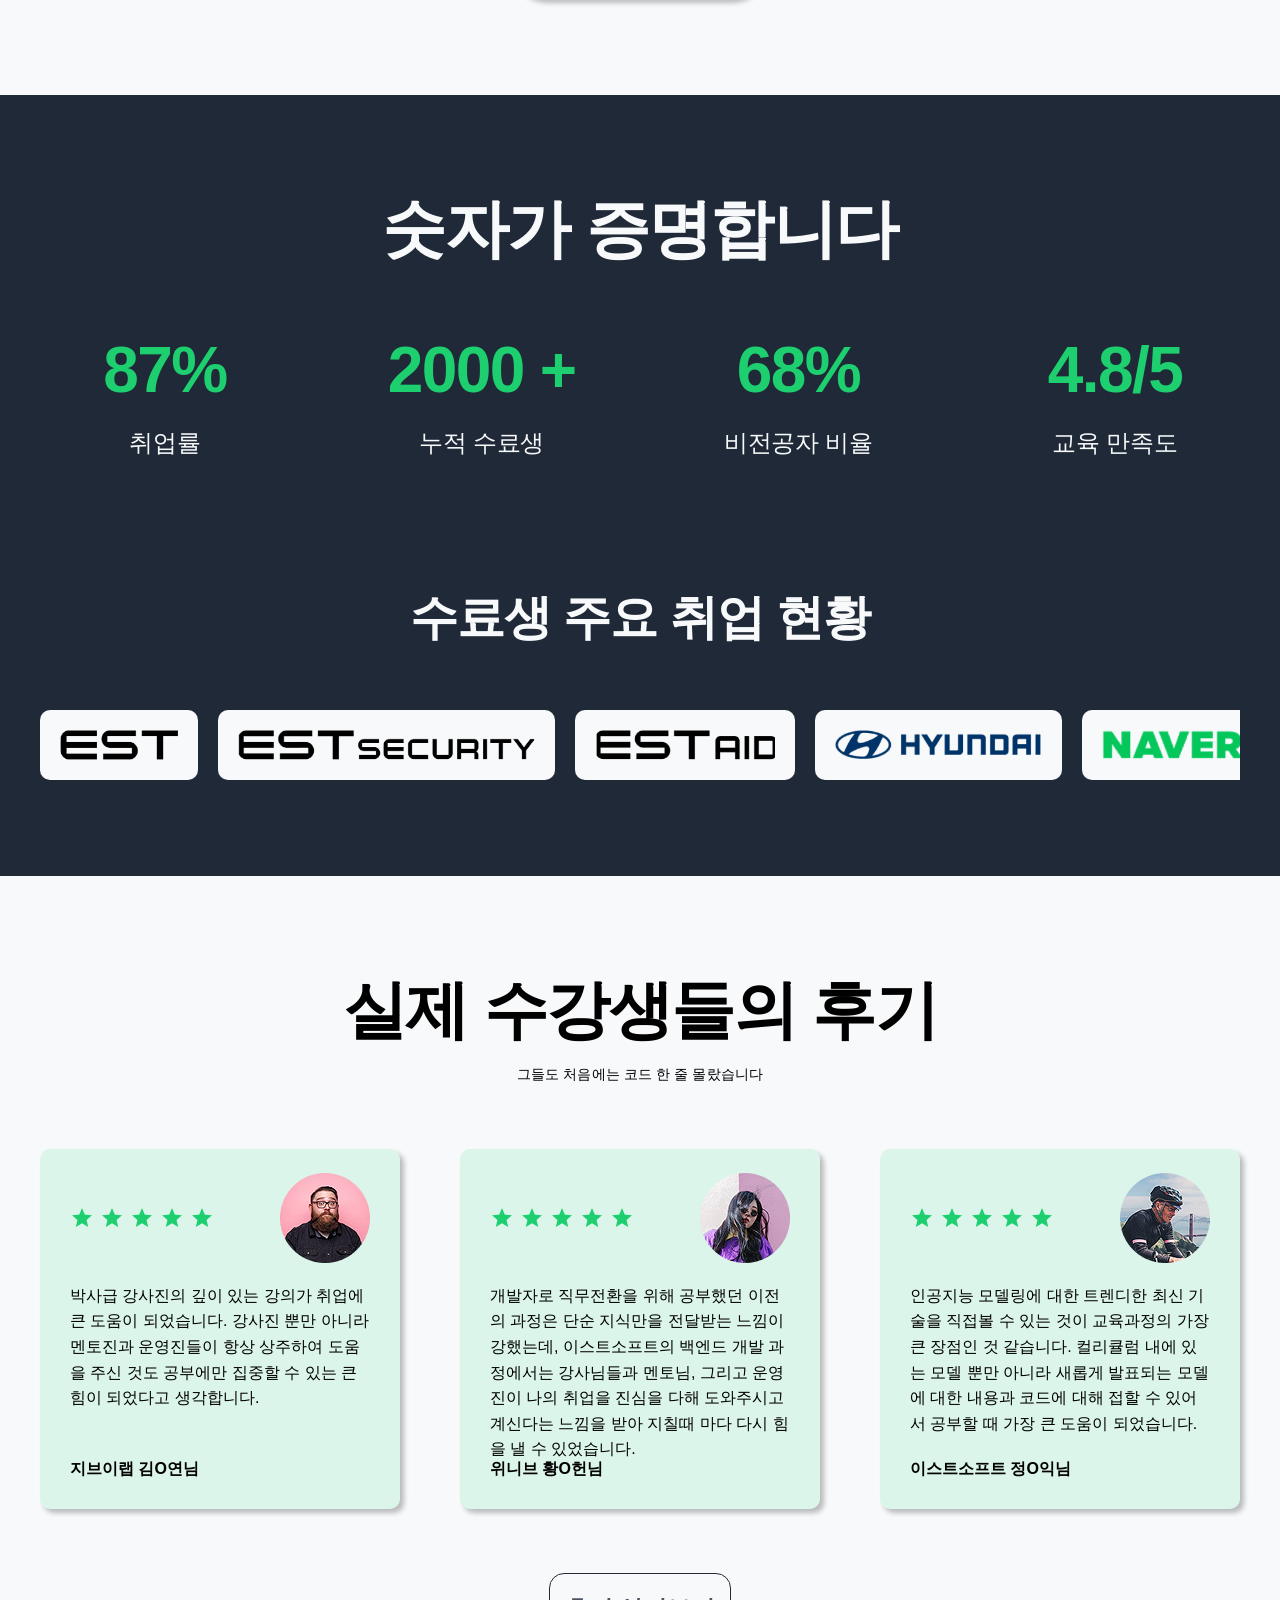
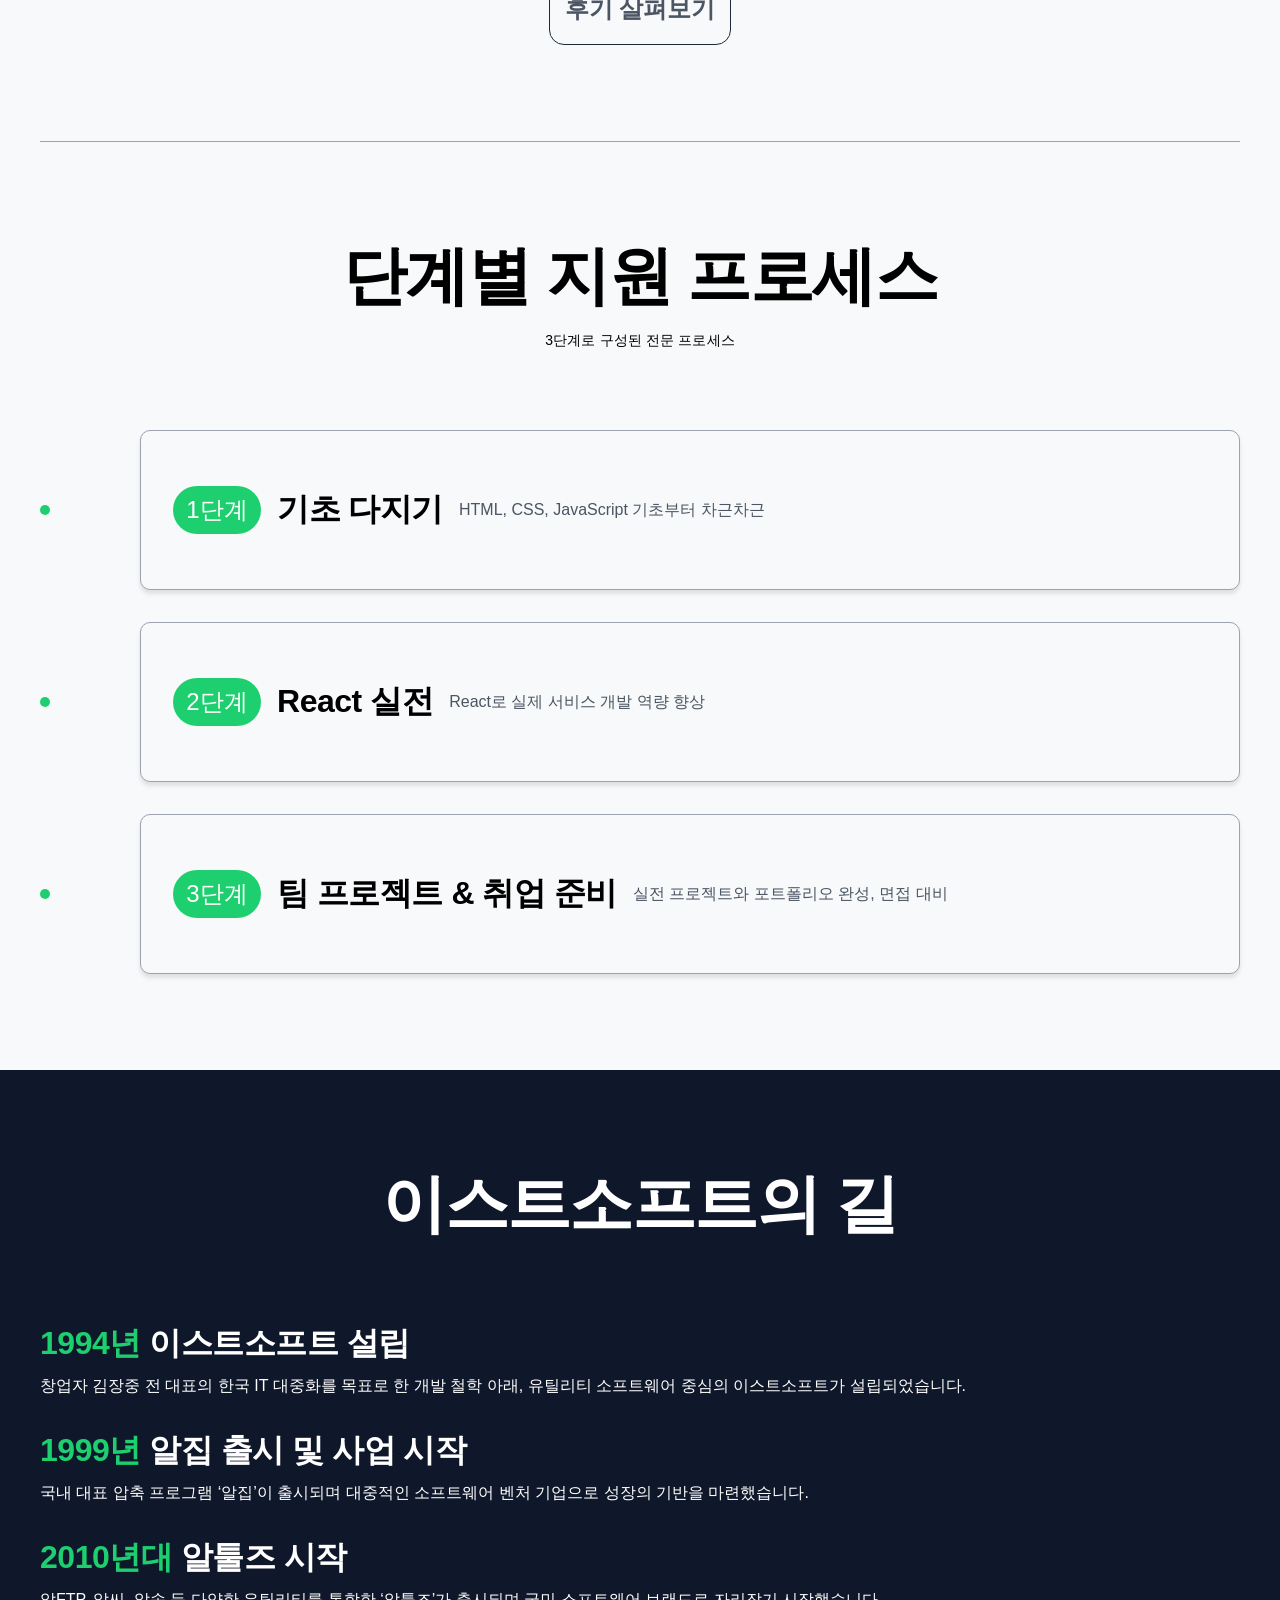
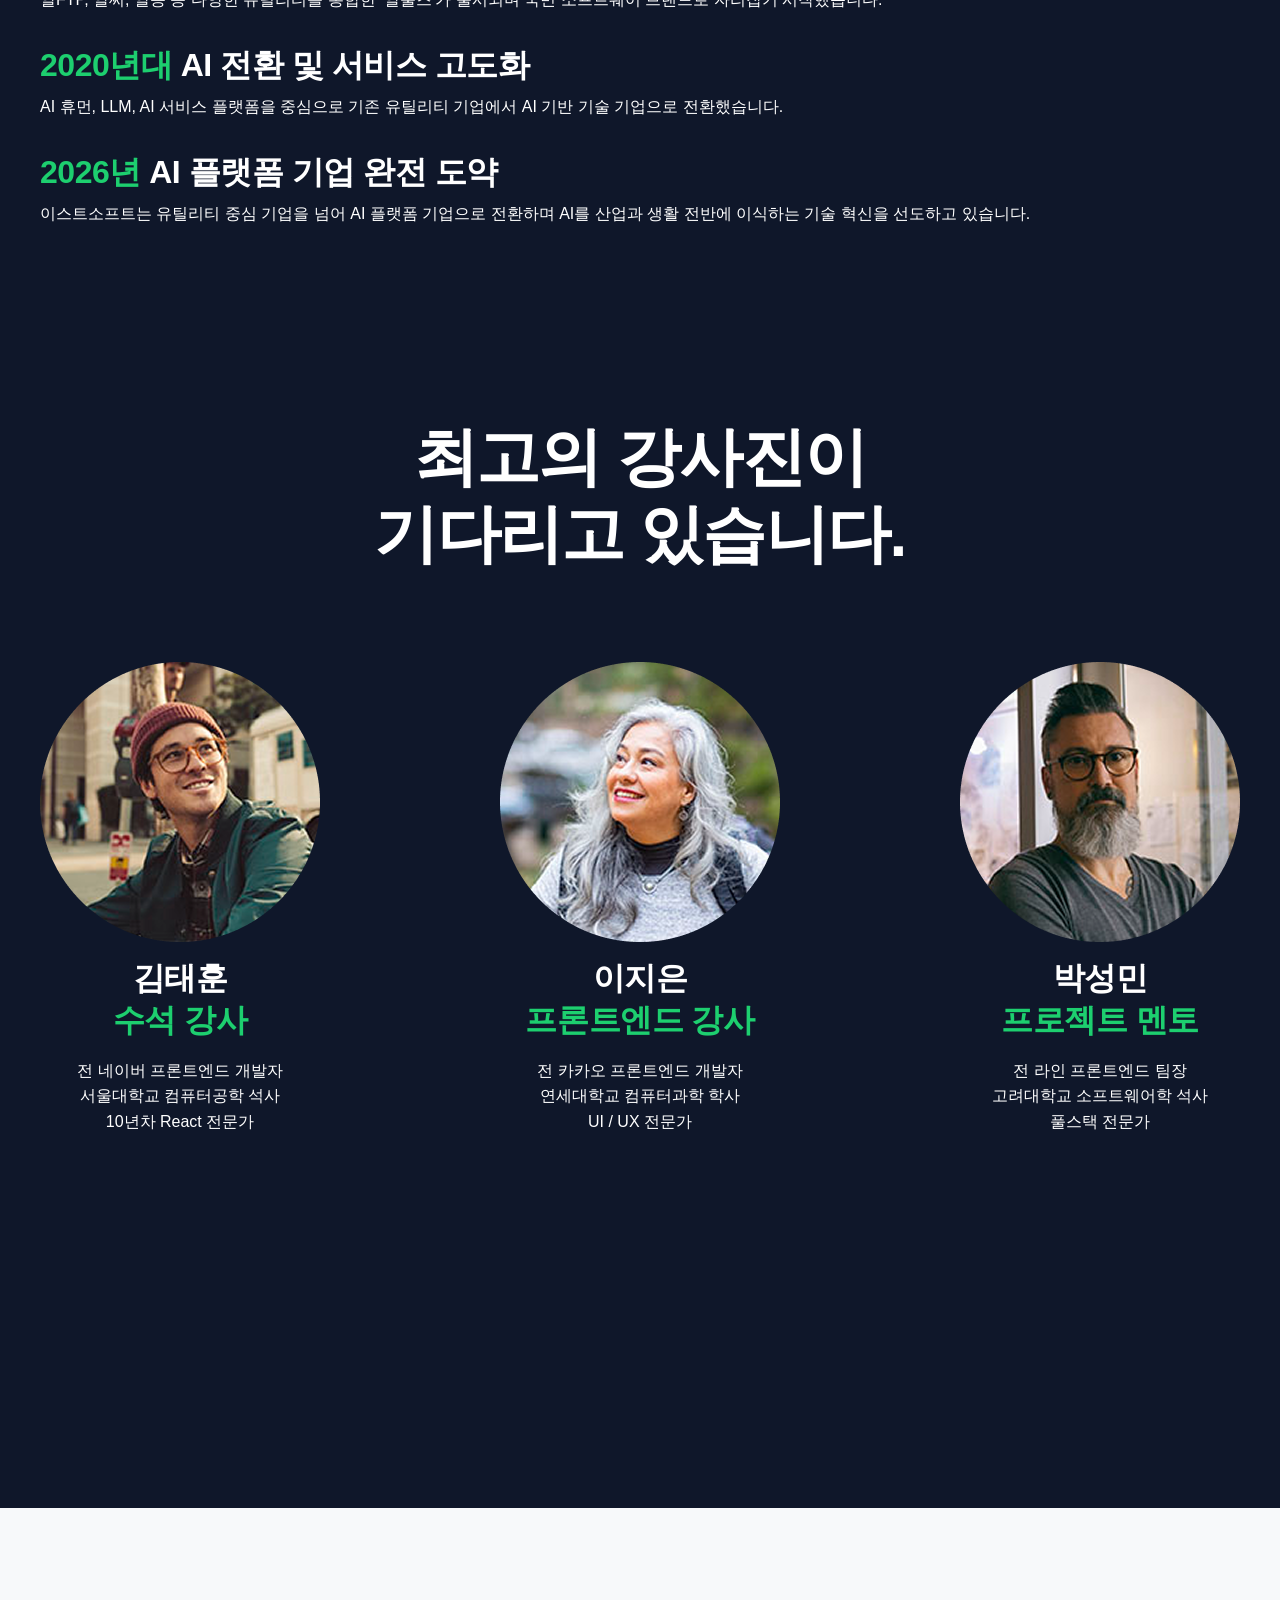
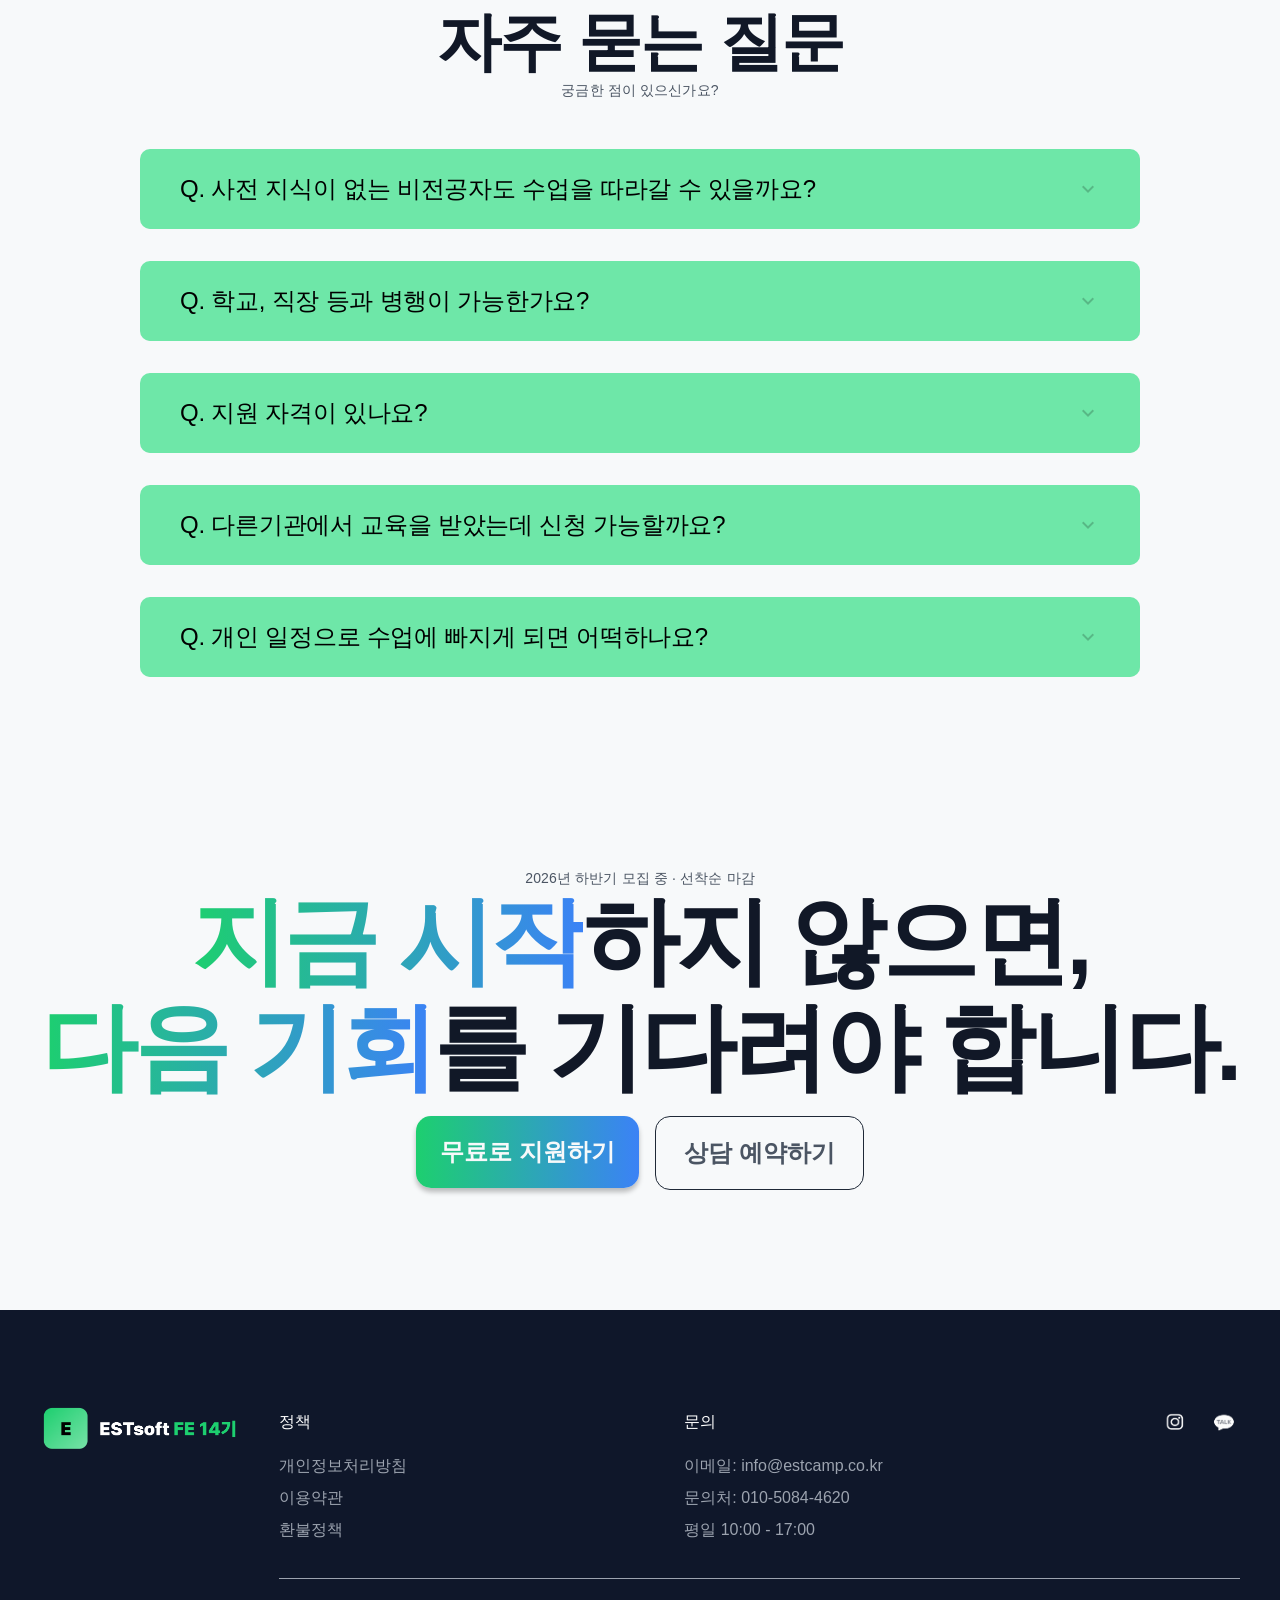
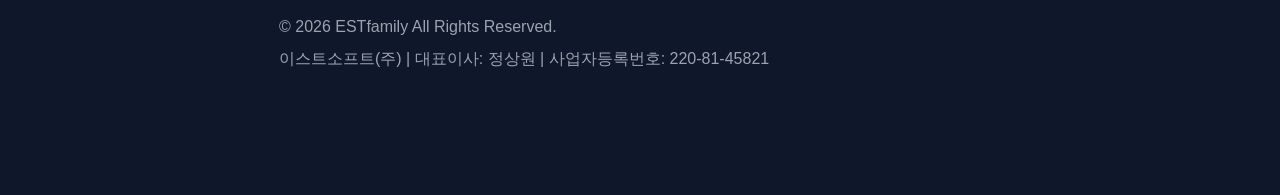
==== commit f0406ece: "Merge branch 'feat-header-hero' of https://github.com/s0y0ungk/est_fe_13_1st_project into feat-heade" ====
--- a/index.html
+++ b/index.html
@@ -707,6 +707,18 @@
           </div>
         </div>
       </section>
+      <!-- sticky -->
+      <section class="cta-wrapper">
+        <div class="sticky sticky-cta">
+          <div class="sticky-text">
+            <p>14기 모집 중 · 선착순 마감</p><span class="material-icons">whatshot</span>
+          </div>
+          <a href="#" class="cta-btn">
+            <span>지원하기</span>
+            <span class="material-icons">arrow_forward</span>
+          </a>
+        </div>
+      </section>
     </main>
     <!-- 푸터 -->
     <footer>
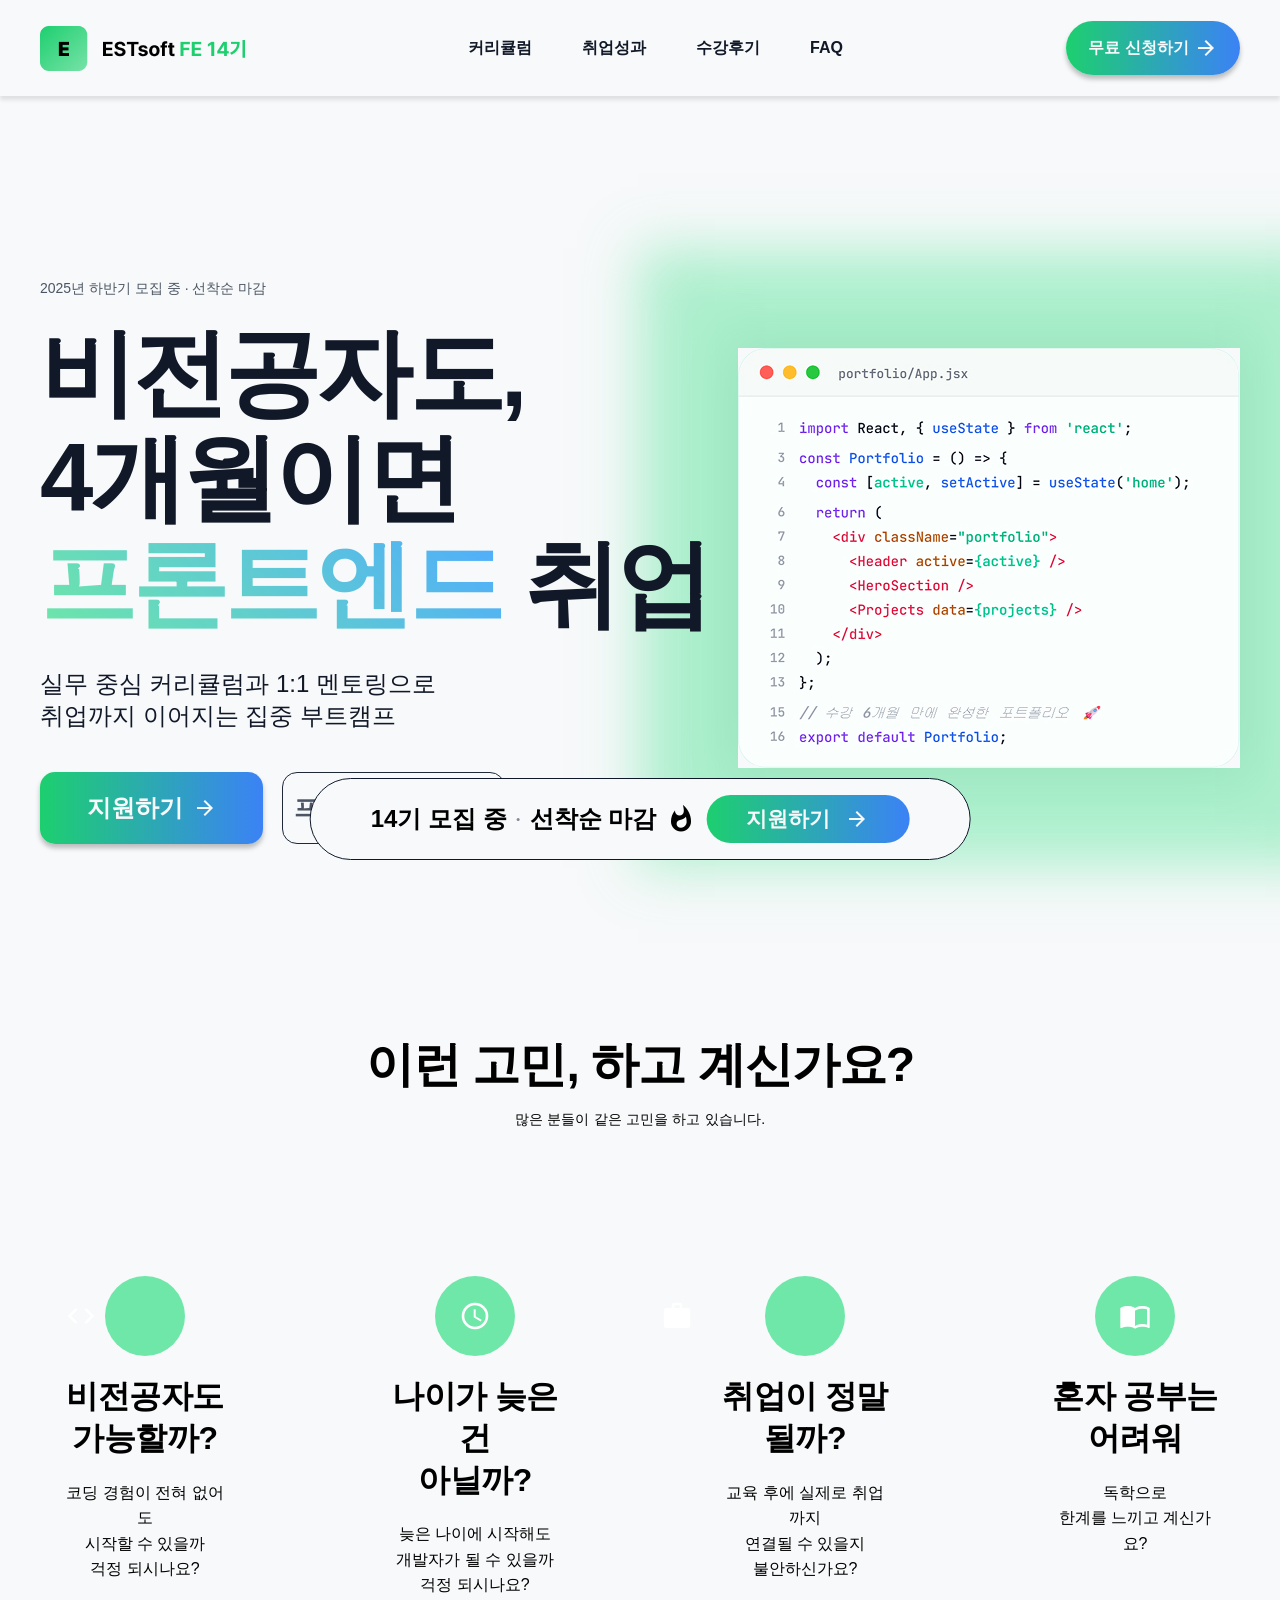
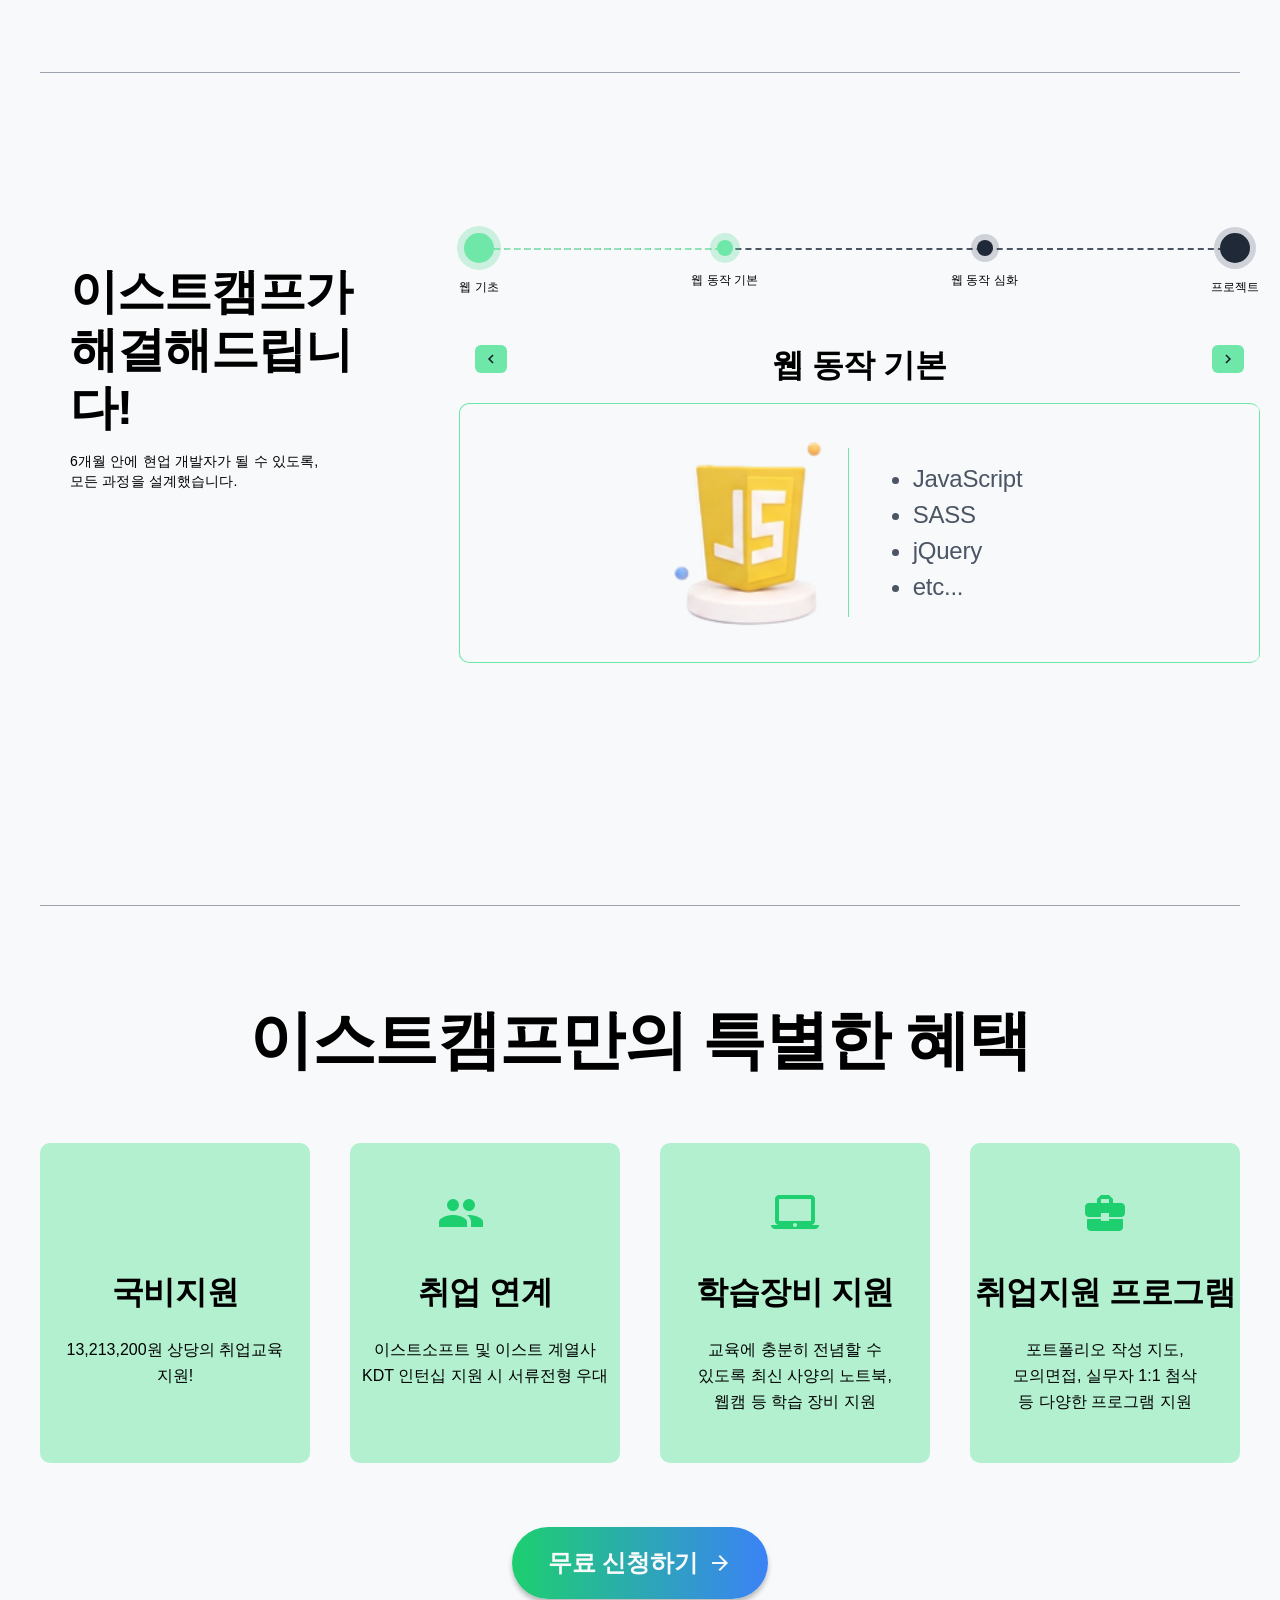
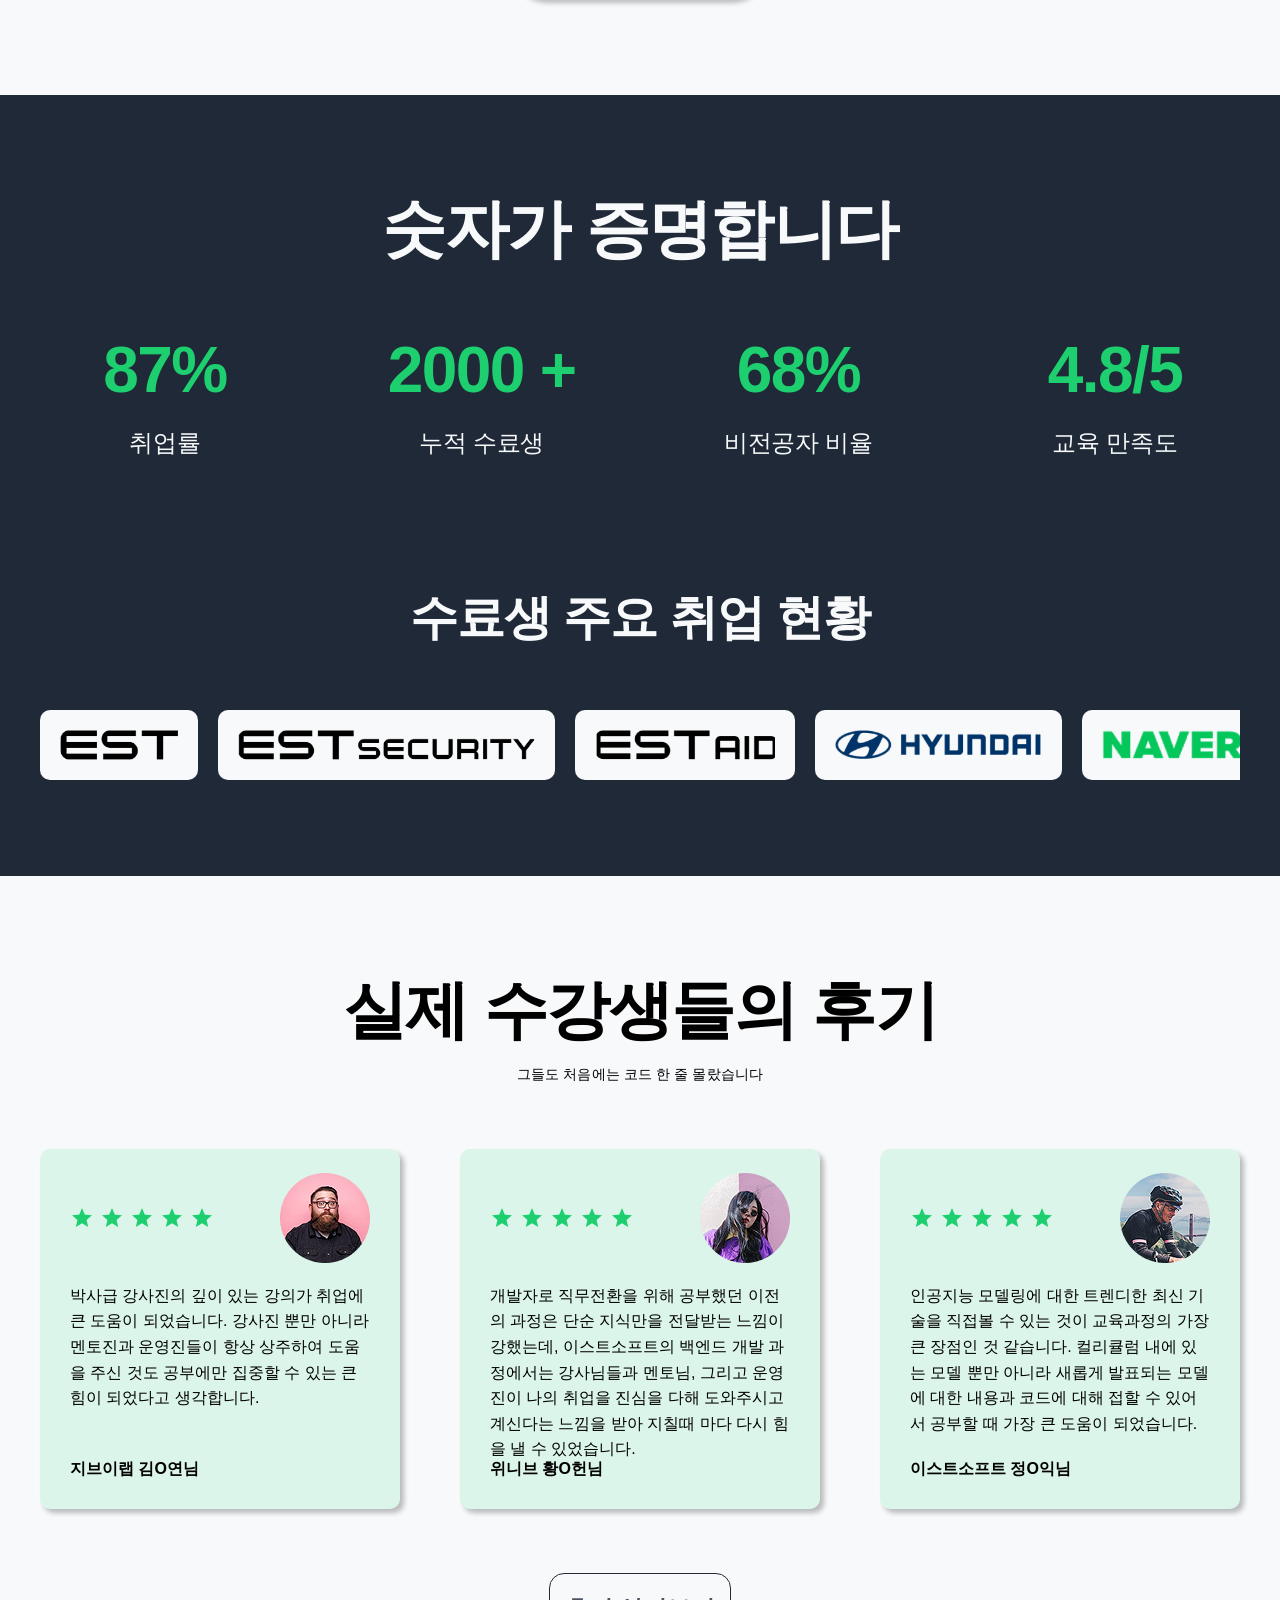
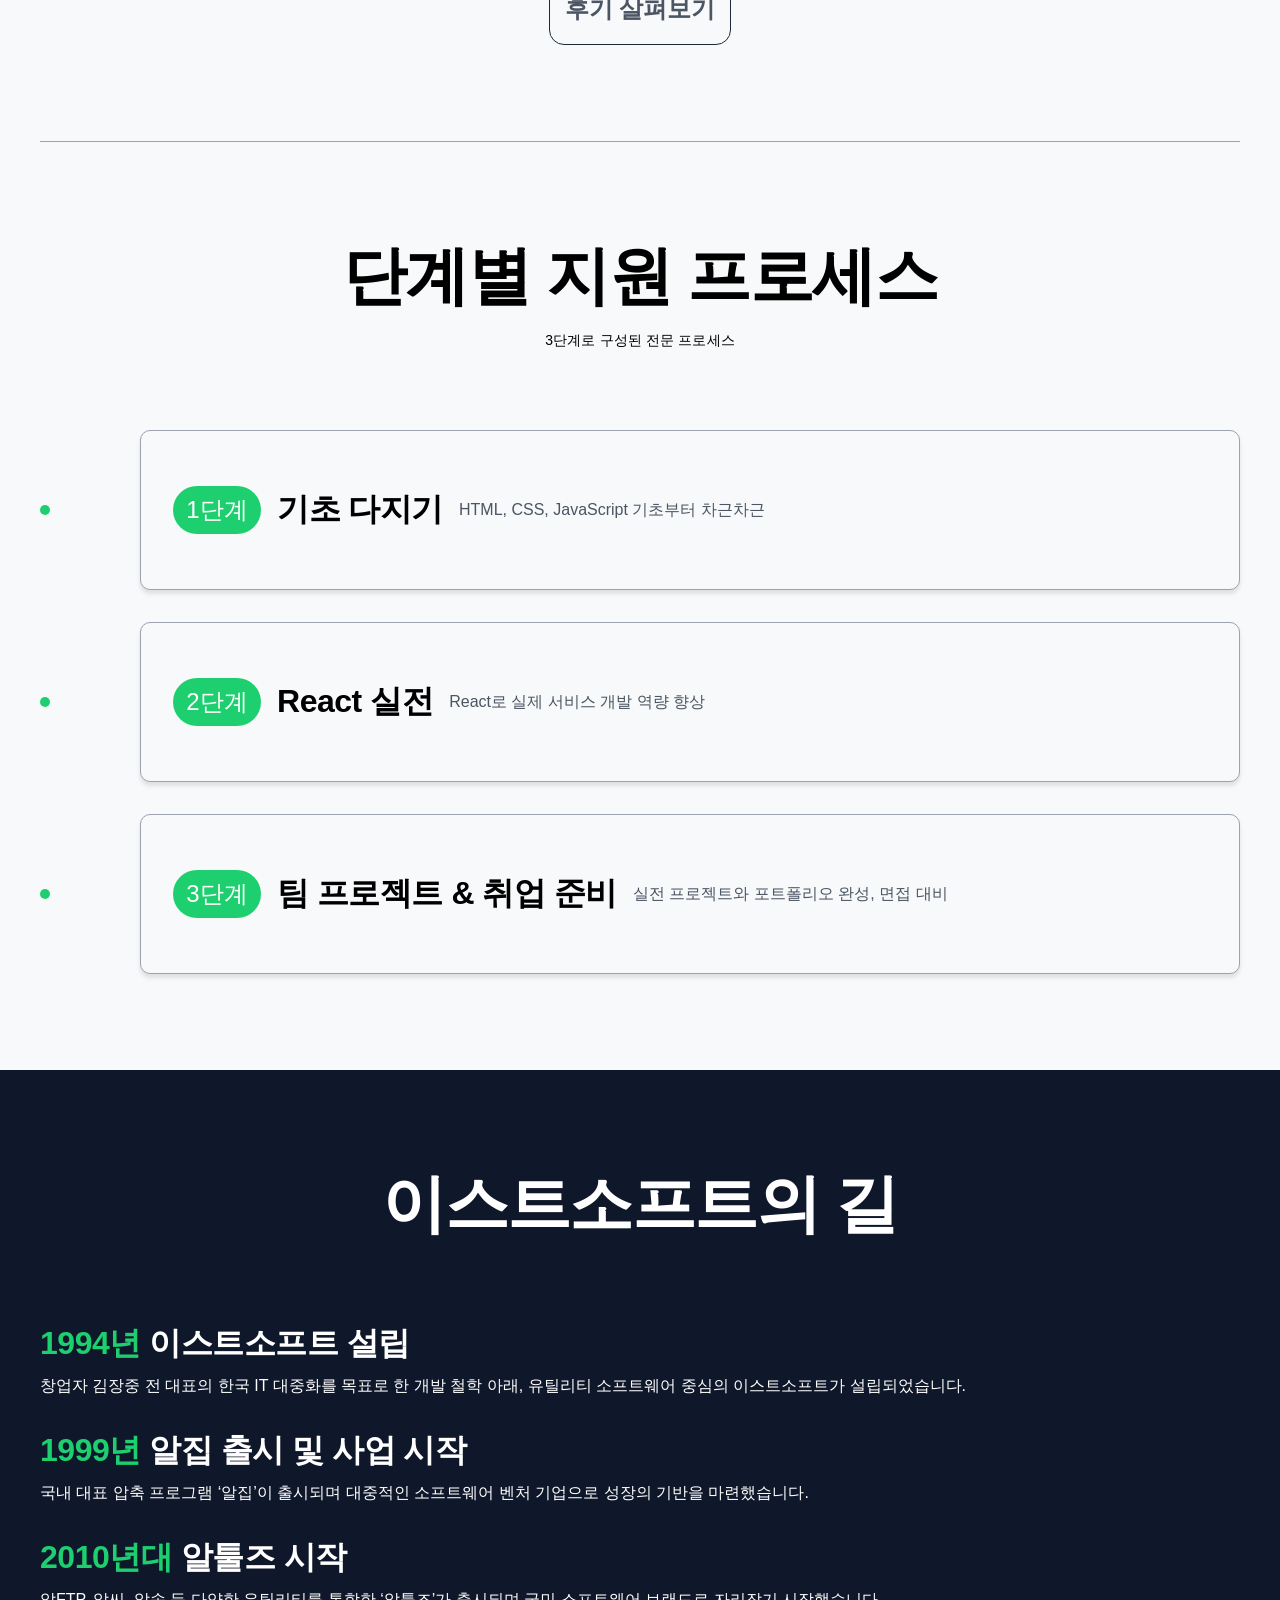
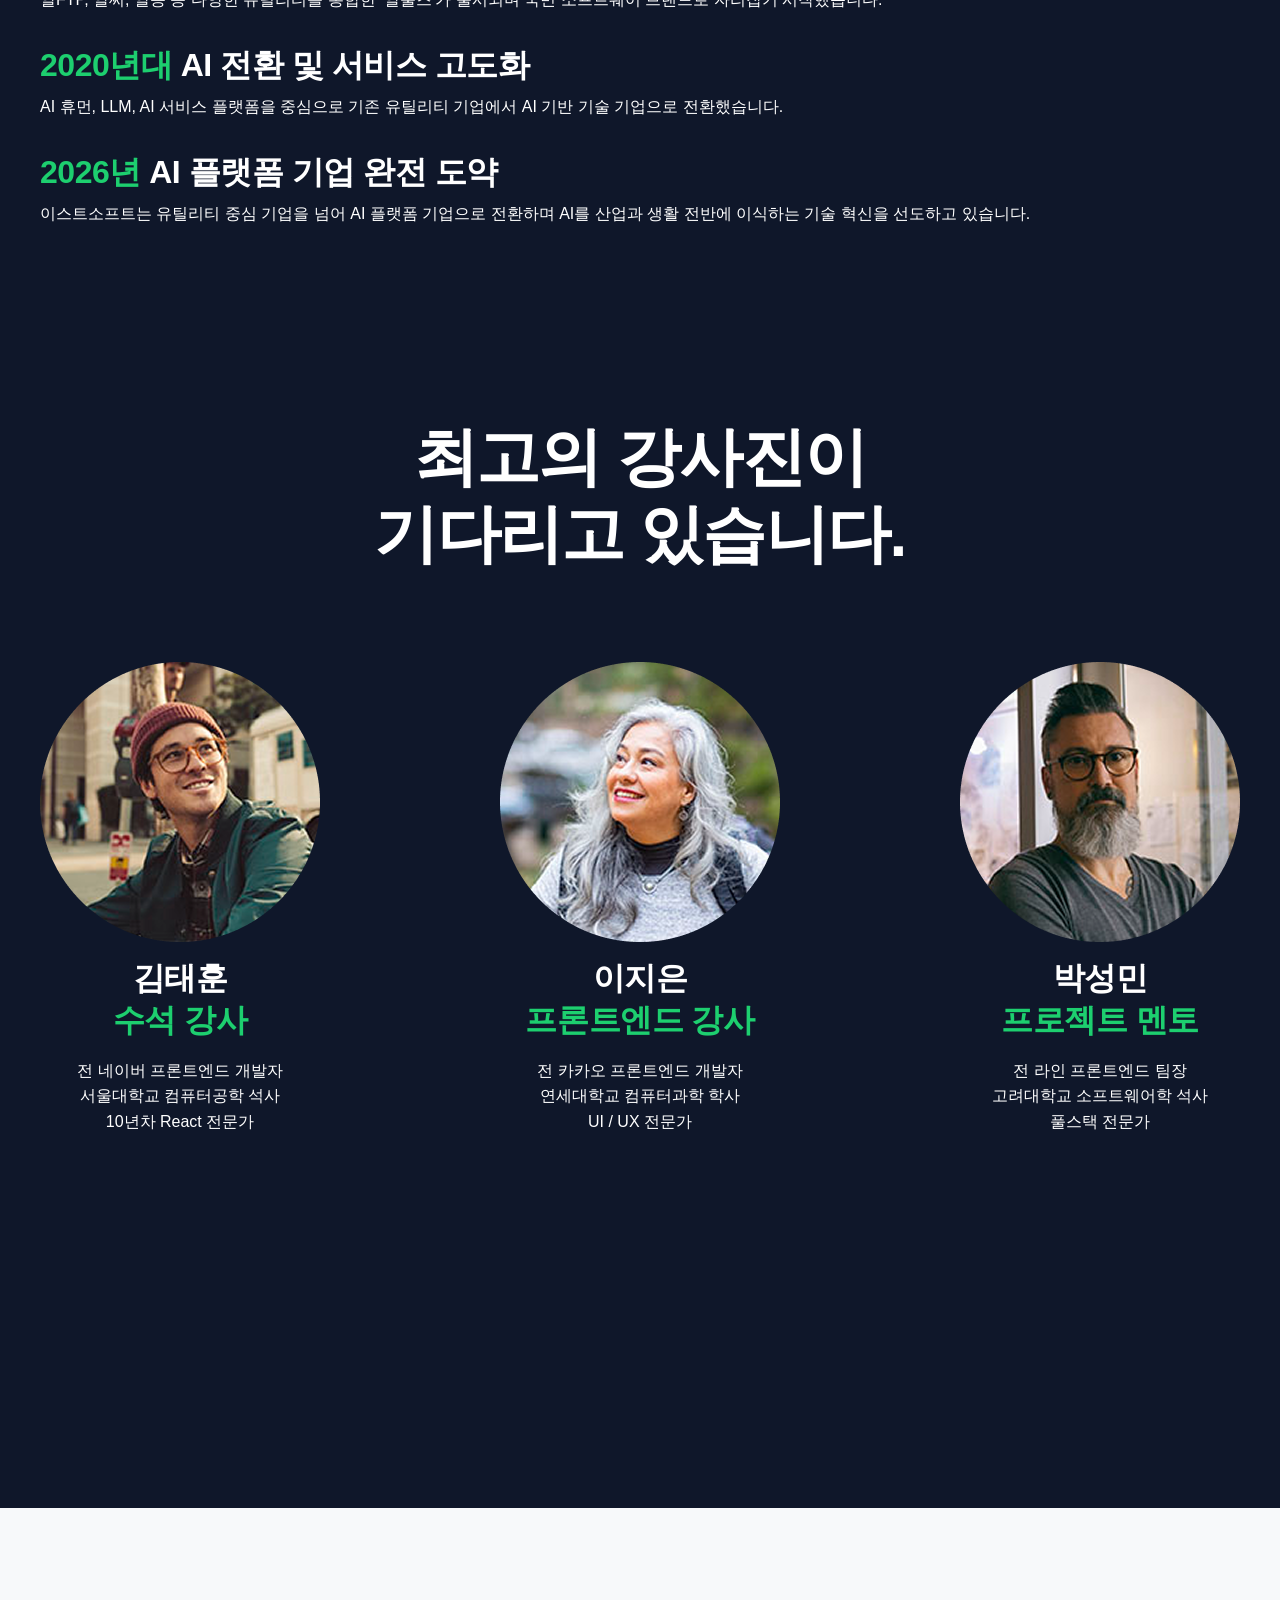
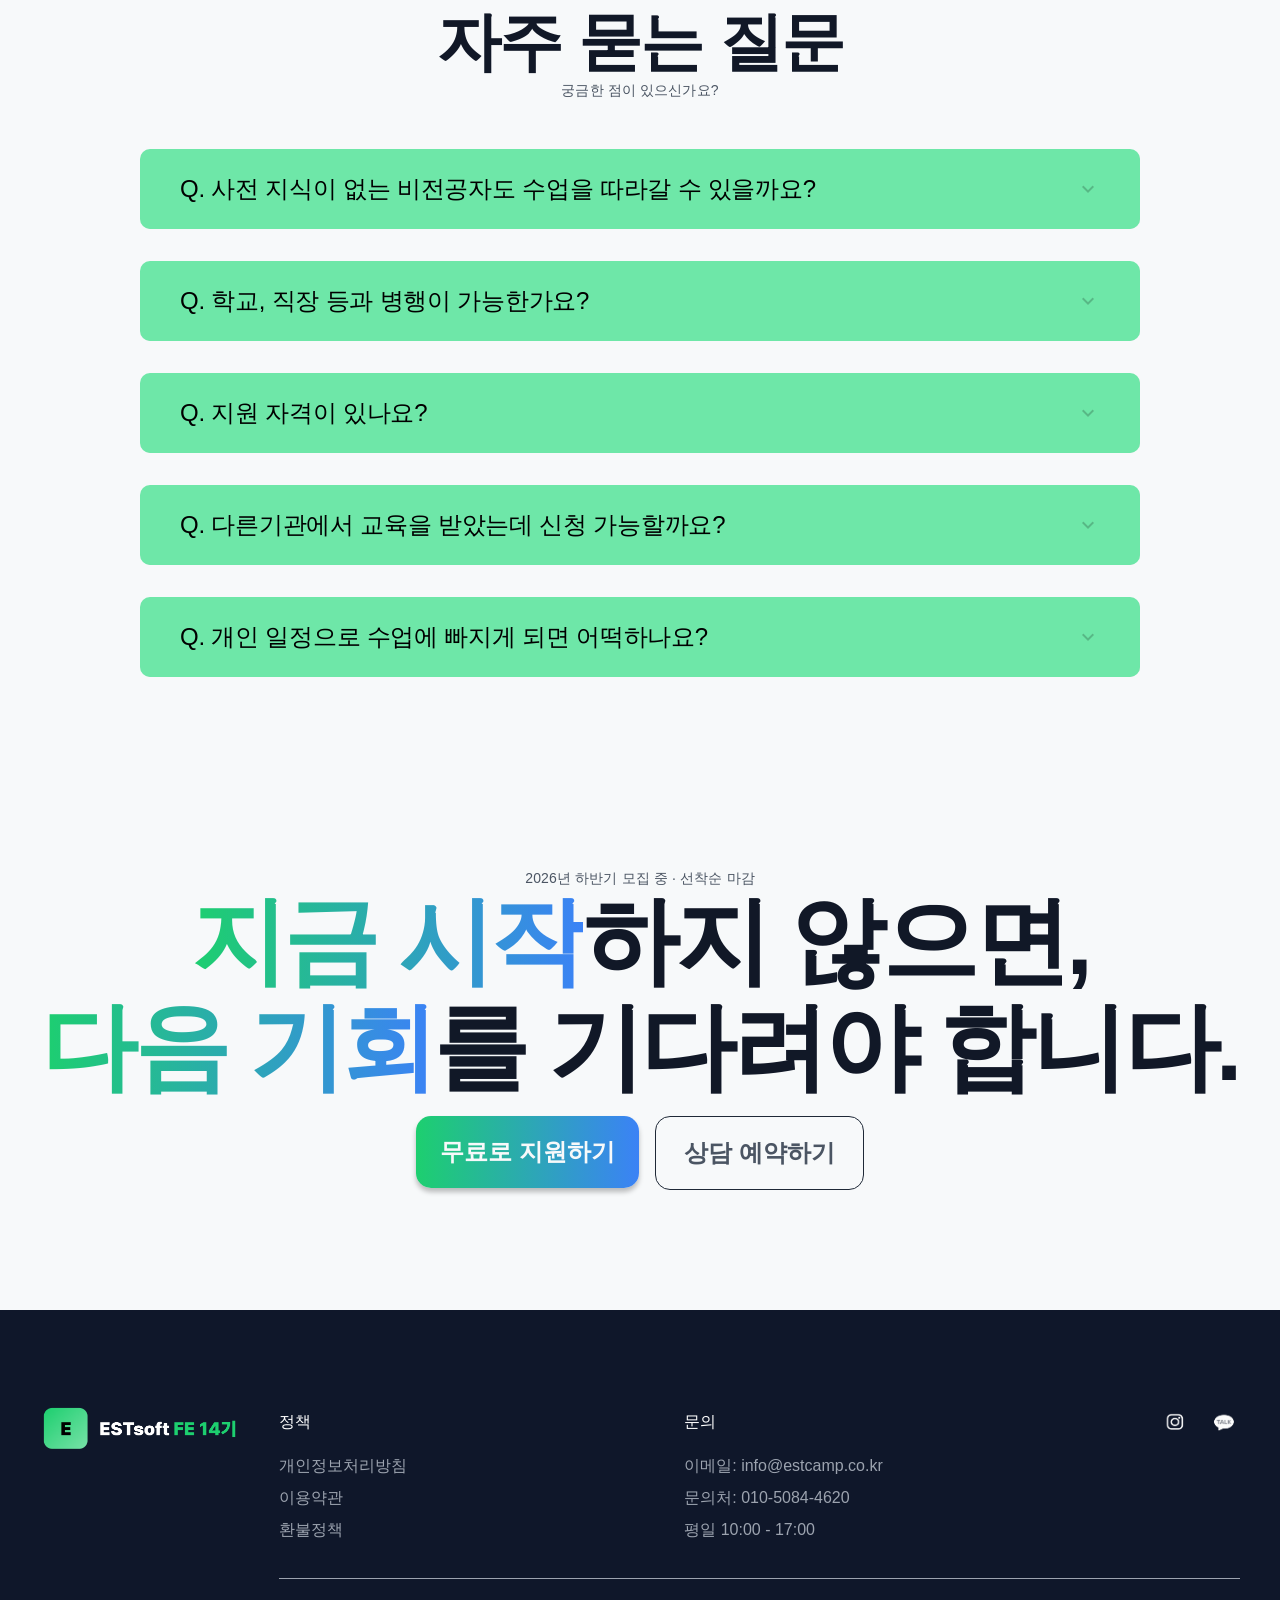
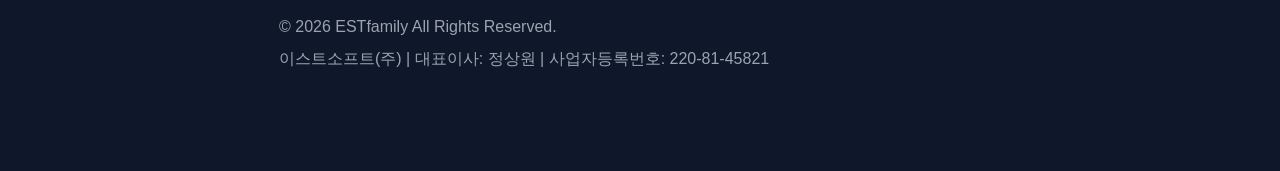
==== commit 7cca035d: "feat: sticky 버튼 반응형 추가" ====
--- a/index.html
+++ b/index.html
@@ -16,9 +16,9 @@
   </head>
   <body>
     <!-- 김찬희 -->
+    <input type="checkbox" id="menu-toggle" hidden />
     <header>
       <div class="container d-flex justify-content-between align-items-center">
-        <input type="checkbox" id="menu-toggle" hidden />
         <h1 class="logo">
           <a href="index.html">
             <img src="images/Logo.png" alt="EST logo" />
@@ -708,17 +708,16 @@
         </div>
       </section>
       <!-- sticky -->
-      <section class="cta-wrapper">
-        <div class="sticky sticky-cta">
-          <div class="sticky-text">
-            <p>14기 모집 중 · 선착순 마감</p><span class="material-icons">whatshot</span>
-          </div>
-          <a href="#" class="cta-btn">
-            <span>지원하기</span>
-            <span class="material-icons">arrow_forward</span>
-          </a>
-        </div>
-      </section>
+      <div class="sticky">
+        14기 모집 중
+        <div class="circle3px"></div>
+        선착순 마감
+        <span class="material-icons">whatshot</span>
+        <a href="#" class="btn btn-sticky">
+          <span>지원하기</span>
+          <span class="material-icons arrow">arrow_forward</span>
+        </a>
+      </div>
     </main>
     <!-- 푸터 -->
     <footer>
--- a/css/common.css
+++ b/css/common.css
@@ -229,7 +229,6 @@
   left: 50%;
   transform: translateX(-50%);
   height: calc(var(--base-unit) * 2.5);
-  padding: 0 57px;
   gap: 10px;
   padding: 0 60px;
   border: 1px solid var(--dark-accent1);
--- a/css/index.css
+++ b/css/index.css
@@ -768,43 +768,3 @@
 .footer-bottom {
   padding-top: 32px;
 }
-
-  
-  /* sticky */
-  .sticky-cta {
-  position: fixed;
-  bottom: 40px;
-  left: 50%;
-  transform: translateX(-50%);
-  z-index: 9999;
-}
-.sticky-text {
-  display: flex;
-  align-items: center;
-  gap: 6px;
-
-  white-space: nowrap;
-}
-.cta-btn {
-  width: 225px;
-  height: 50px;
-
-  display: flex;
-  align-items: center;
-  justify-content: center;
-
-  gap: 5px;
-
-  border-radius: 999px;
-
-  background: var(--gradient-button);
-  color: white;
-
-  font-weight: 700;
-  text-decoration: none;
-
-  flex-shrink: 0;
-}
-footer {
-  padding-bottom: 120px;
-}
--- a/css/responsive.css
+++ b/css/responsive.css
@@ -106,6 +106,26 @@
     padding: 0 55px;
     border-radius: 15px;
     font-size: var(--m-body-l);
+  }
+  .sticky {
+    font-size: var(--m-body-l);
+    gap: 5px;
+    padding: 0 20px;
+    height: calc(var(--m-base-unit) * 2.5);
+  }
+  .sticky span {
+    font-size: var(--m-h5);
+  }
+  .btn-sticky {
+    height: calc(var(--m-base-unit) * 1.5);
+    padding: 0 20px;
+    gap: 5px;
+  }
+  .btn-sticky span {
+    font-size: var(--m-body-l);
+  }
+  .btn-sticky .arrow {
+    display: none;
   }
 }
 
@@ -145,29 +165,7 @@
     display: none;
     overflow-x: hidden;
   }
-  /* checkbox가 header 안으로 이동했으므로 :has() 로 nav 제어 */
-  body:has(#menu-toggle:checked) nav {
-    display: flex;
-  }
-  /* 햄버거 ↔ close 토글 */
-  .menu {
-    display: flex;
-    align-items: center;
-    justify-content: center;
-    margin-left: auto;
-    cursor: pointer;
-  }
-  .close {
-    display: none;
-    align-items: center;
-    justify-content: center;
-    margin-left: auto;
-    cursor: pointer;
-  }
-  #menu-toggle:checked ~ .menu {
-    display: none;
-  }
-  #menu-toggle:checked ~ .close {
+  #menu-toggle:checked ~ nav {
     display: flex;
   }
   .nav-panel {
@@ -211,15 +209,22 @@
   .nav-btn .btn {
     width: auto;
   }
-  #menu-toggle:checked ~ .nav-btn {
+  /* #menu-toggle:checked ~ .nav-btn {
     display: block;
     opacity: 1;
     visibility: visible;
-  }
+  } */
   .nav-btn .btn-small {
     width: 100%;
   }
-  /* 메뉴 버튼: 위에서 처리 */
+  .menu {
+    display: flex;
+    align-items: center;
+    justify-content: center;
+    /* margin-left: auto; */
+    margin-left: auto;
+    cursor: pointer;
+  }
 }
 
 /* 메인 : 히어로 - 김찬희 */
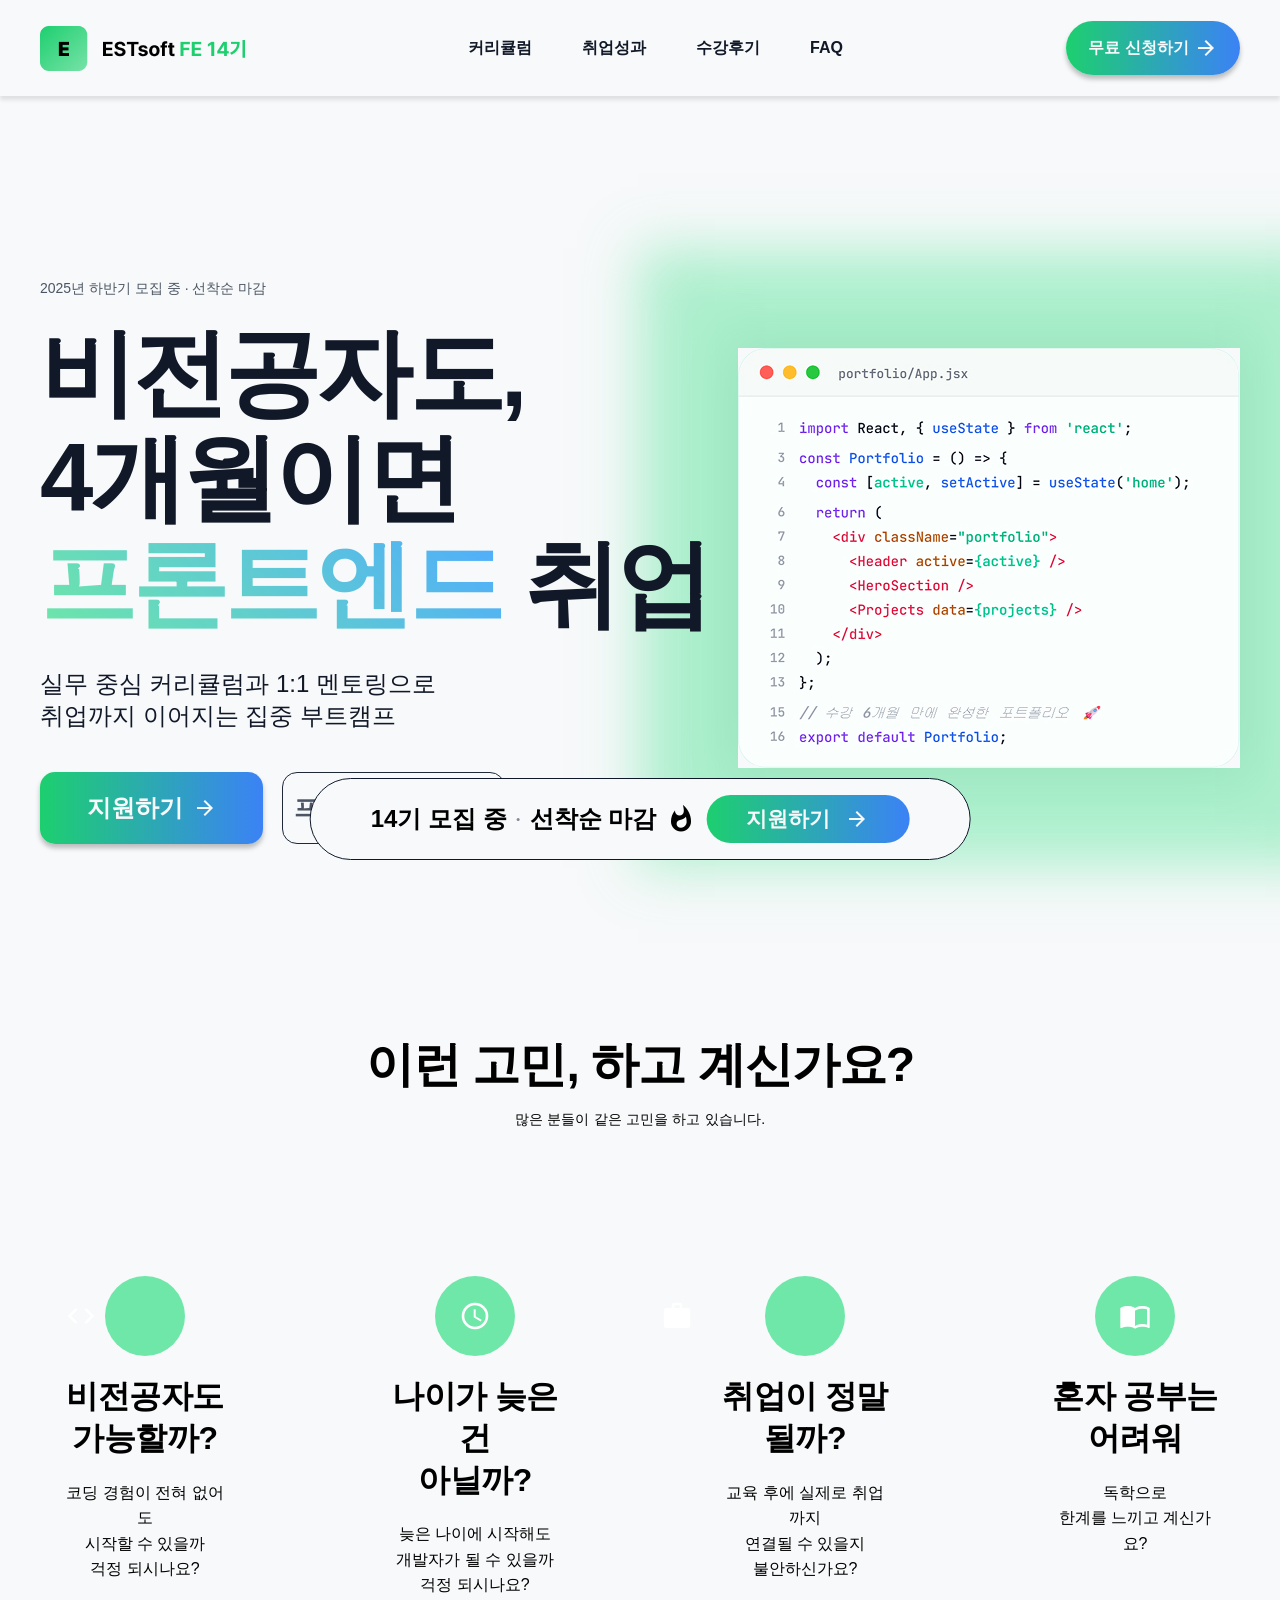
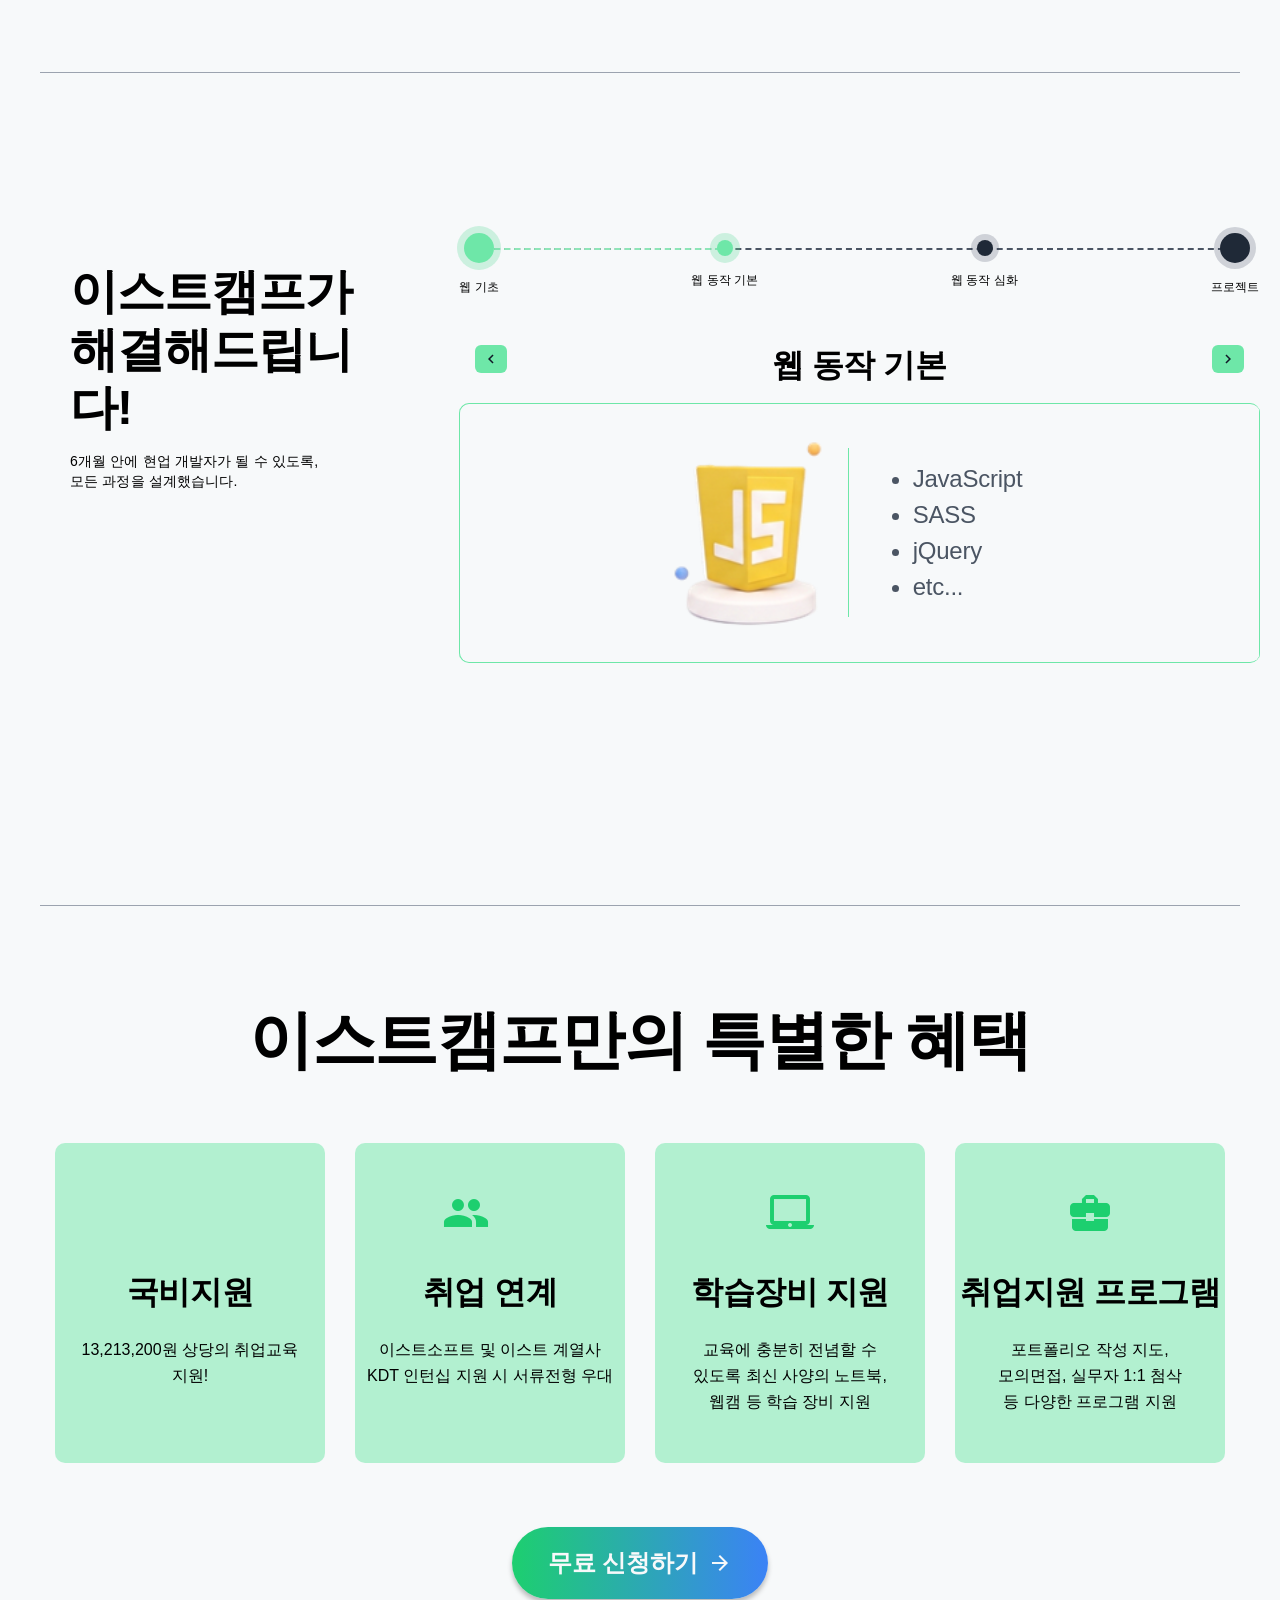
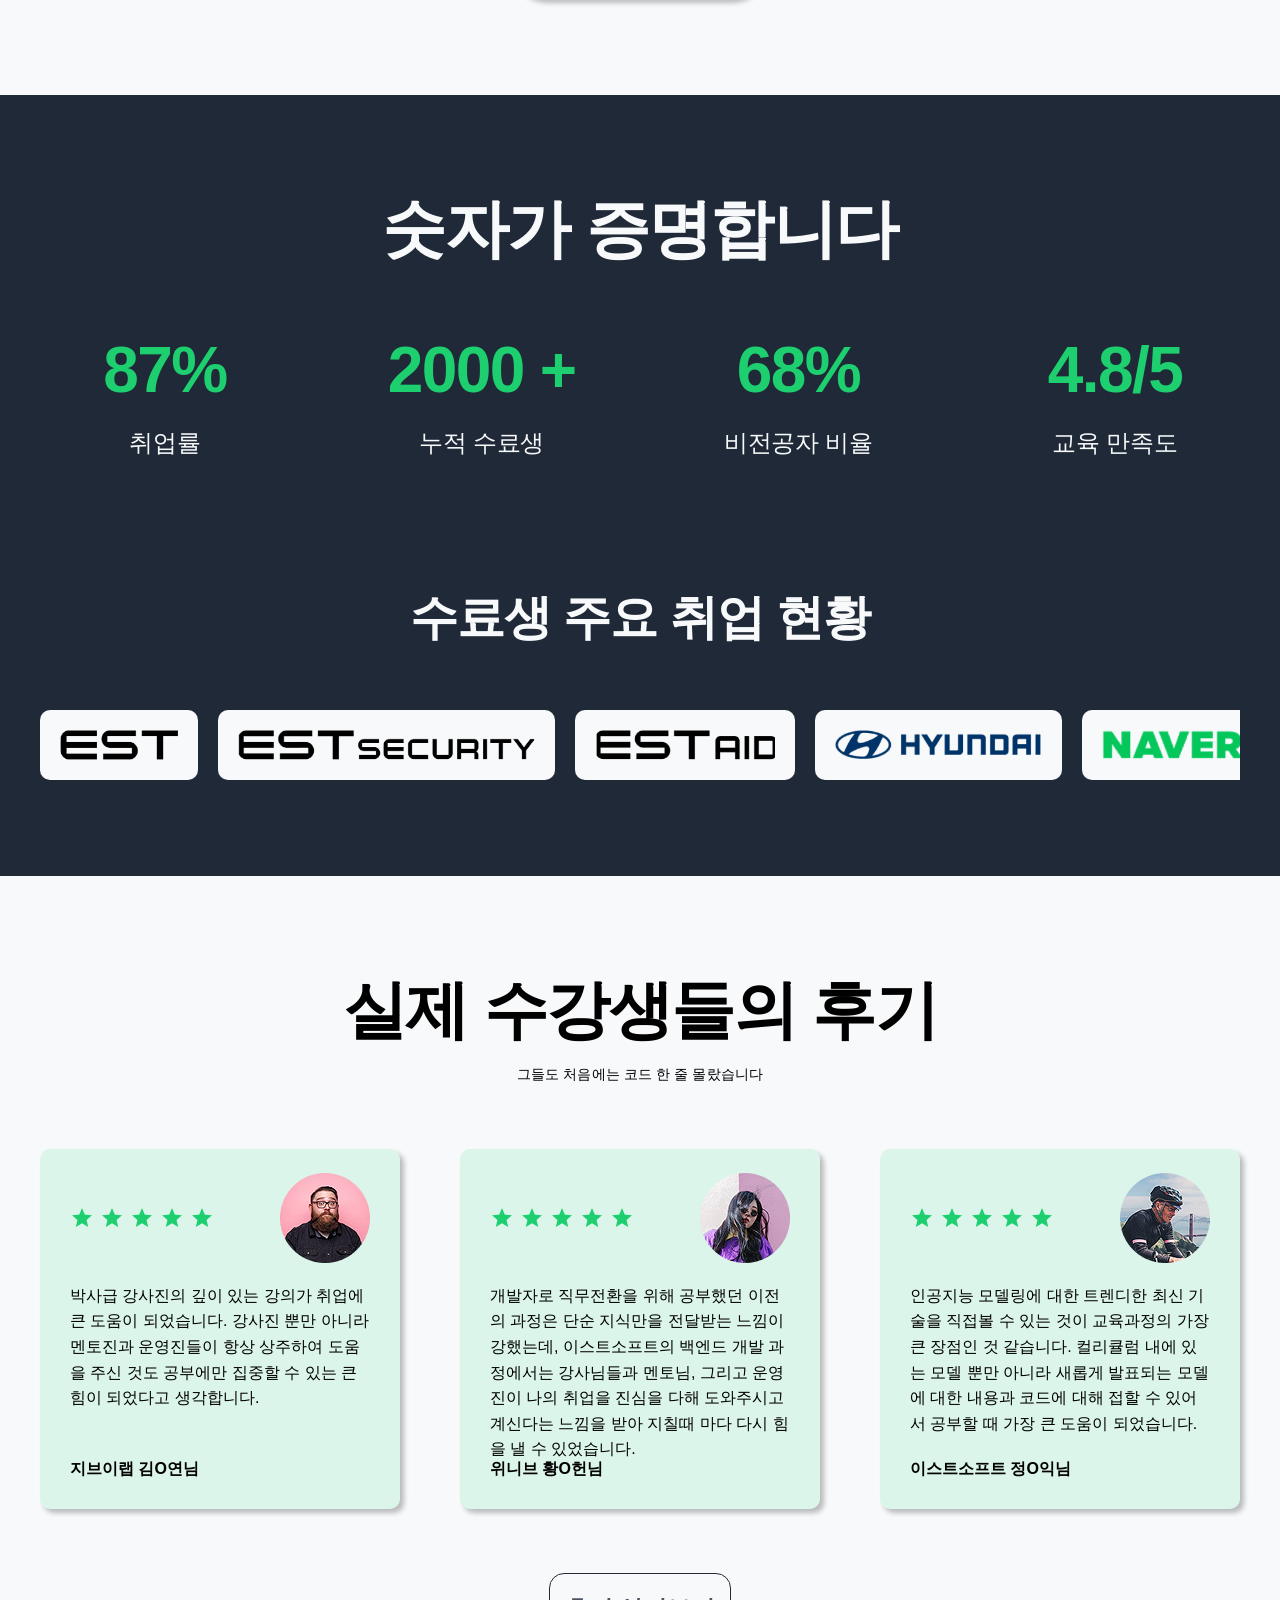
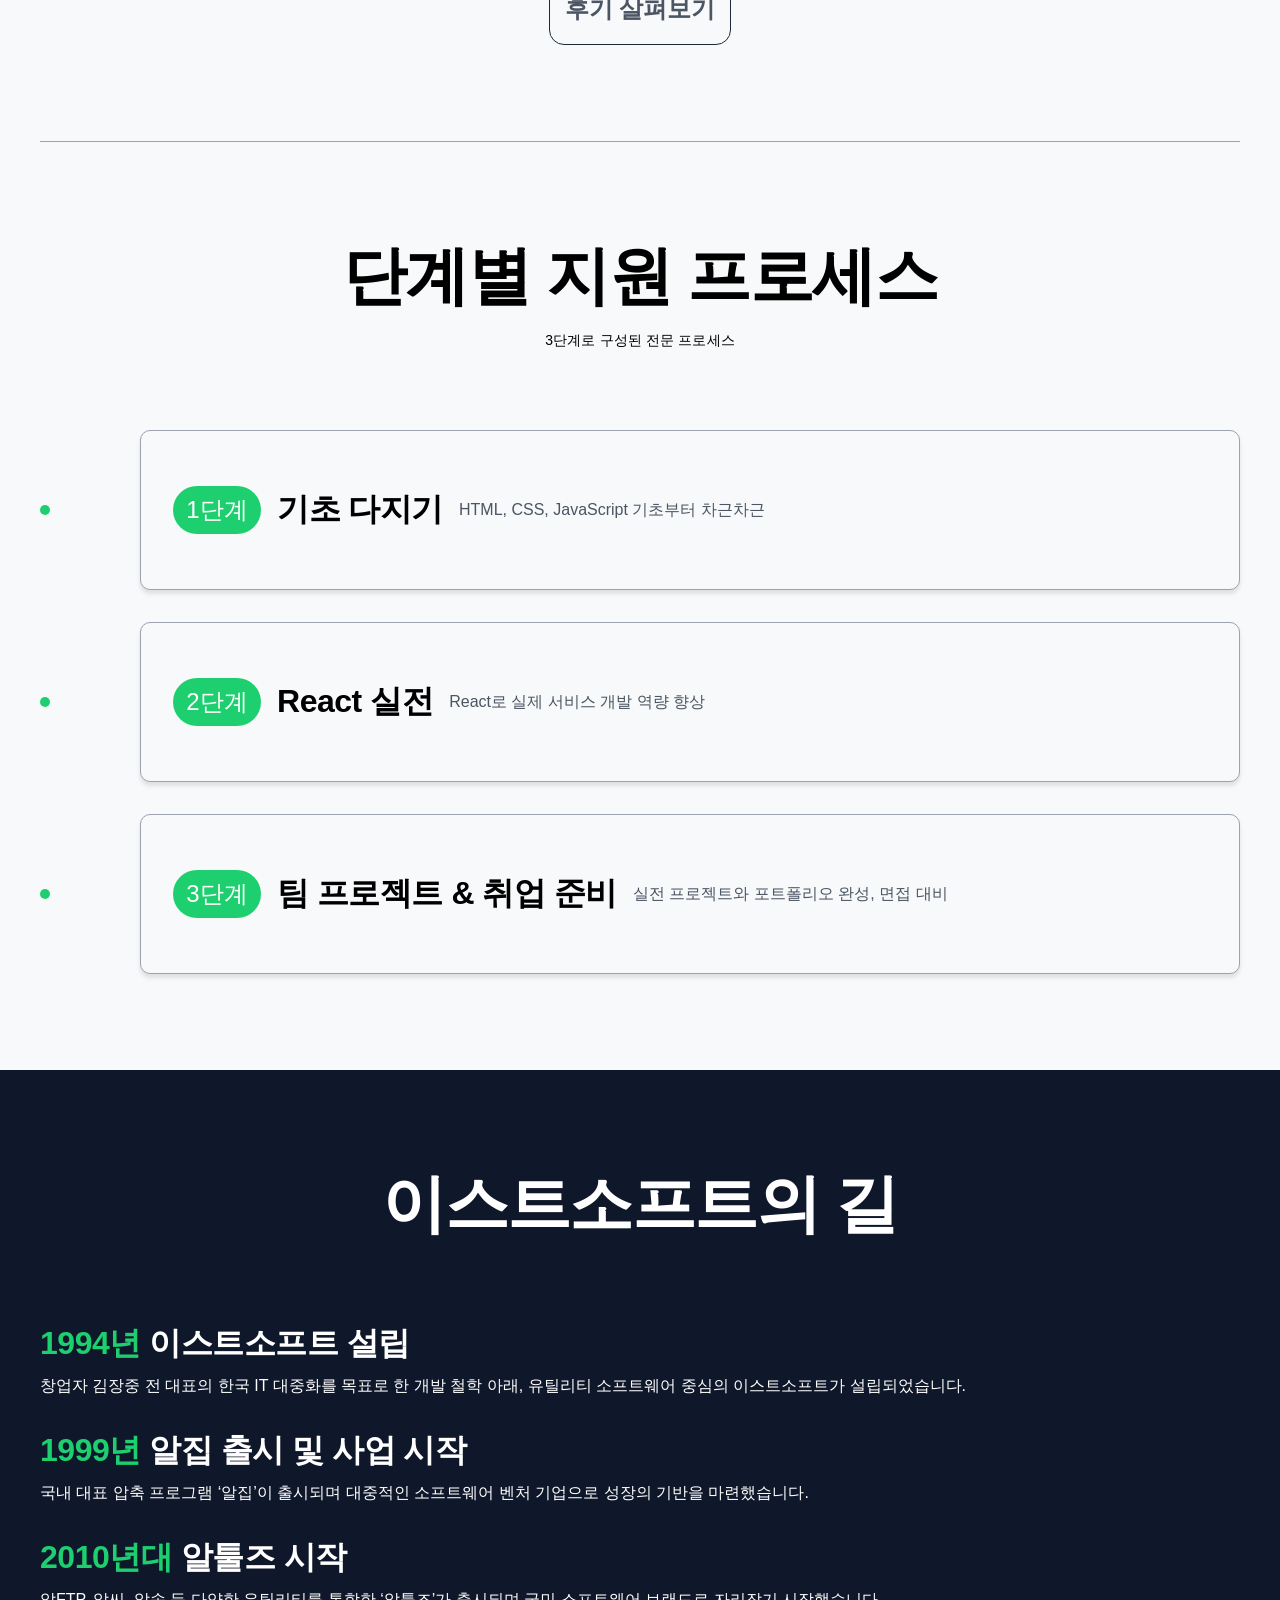
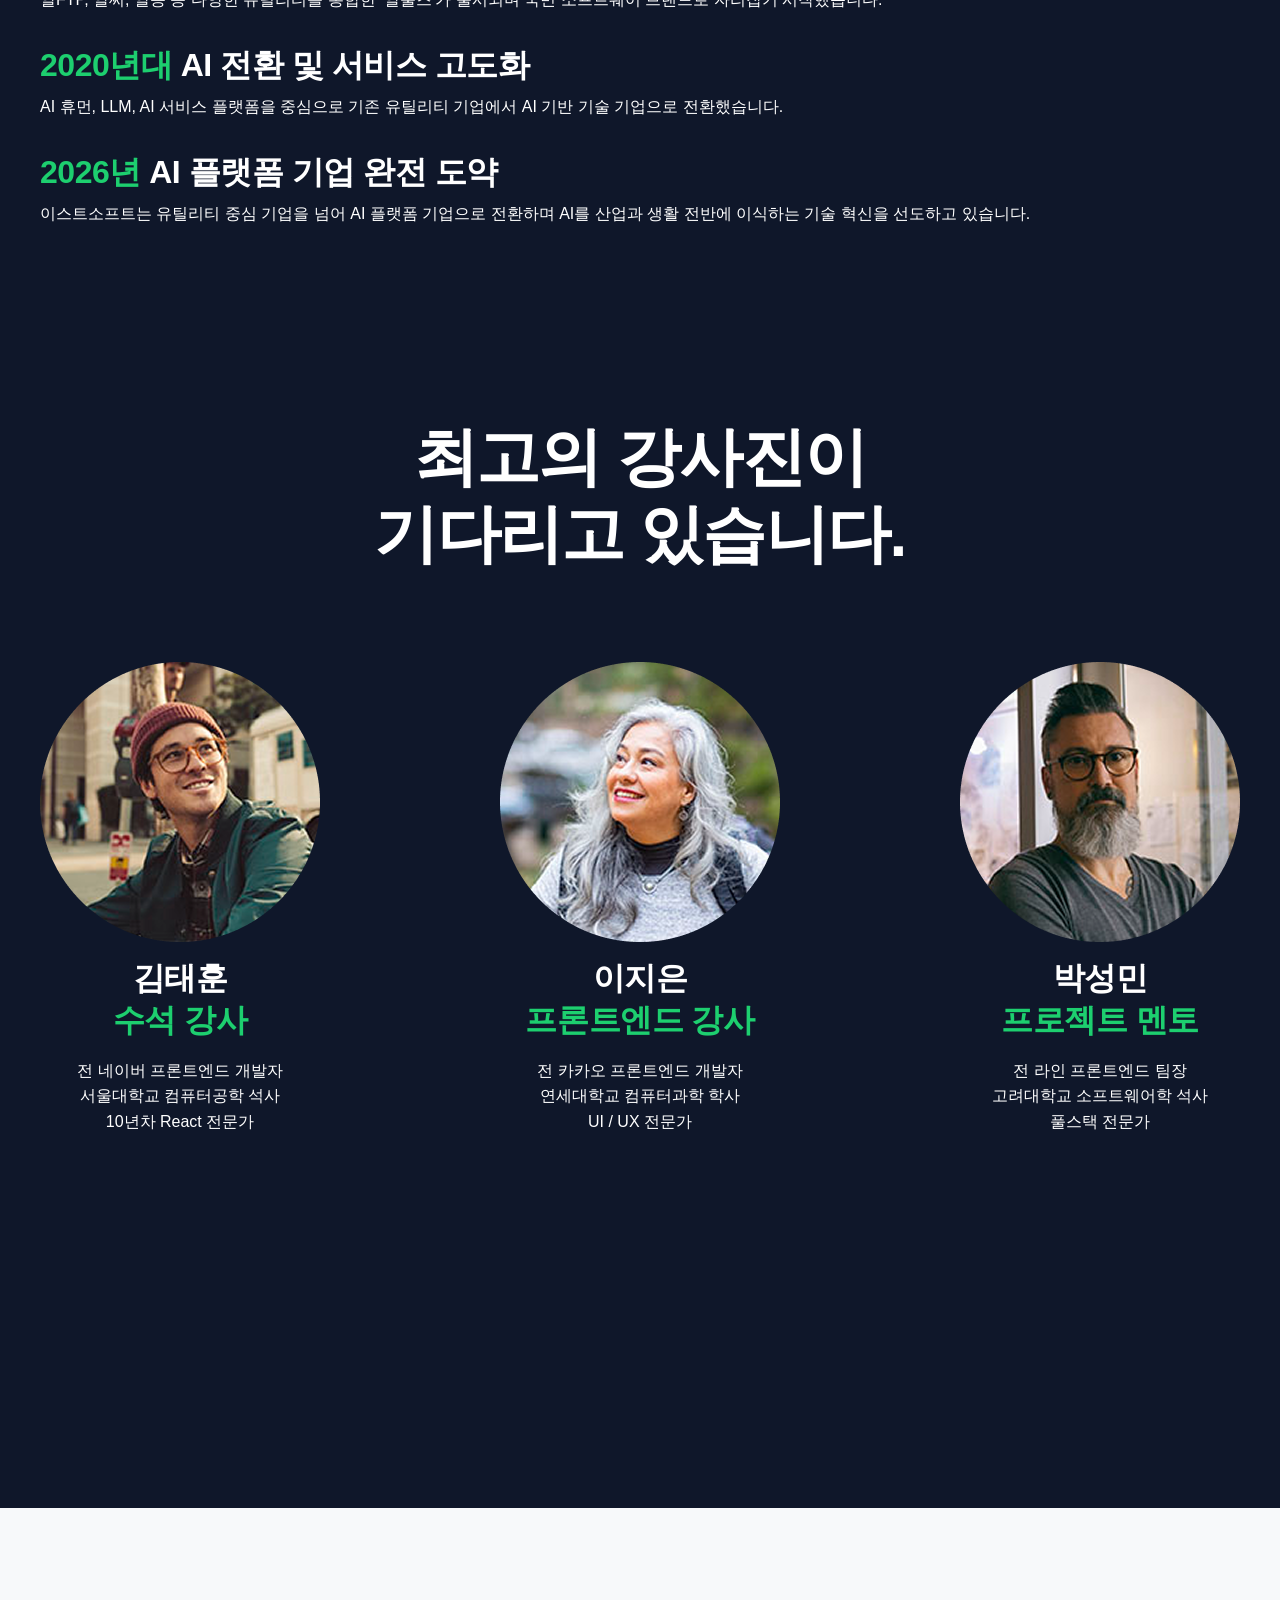
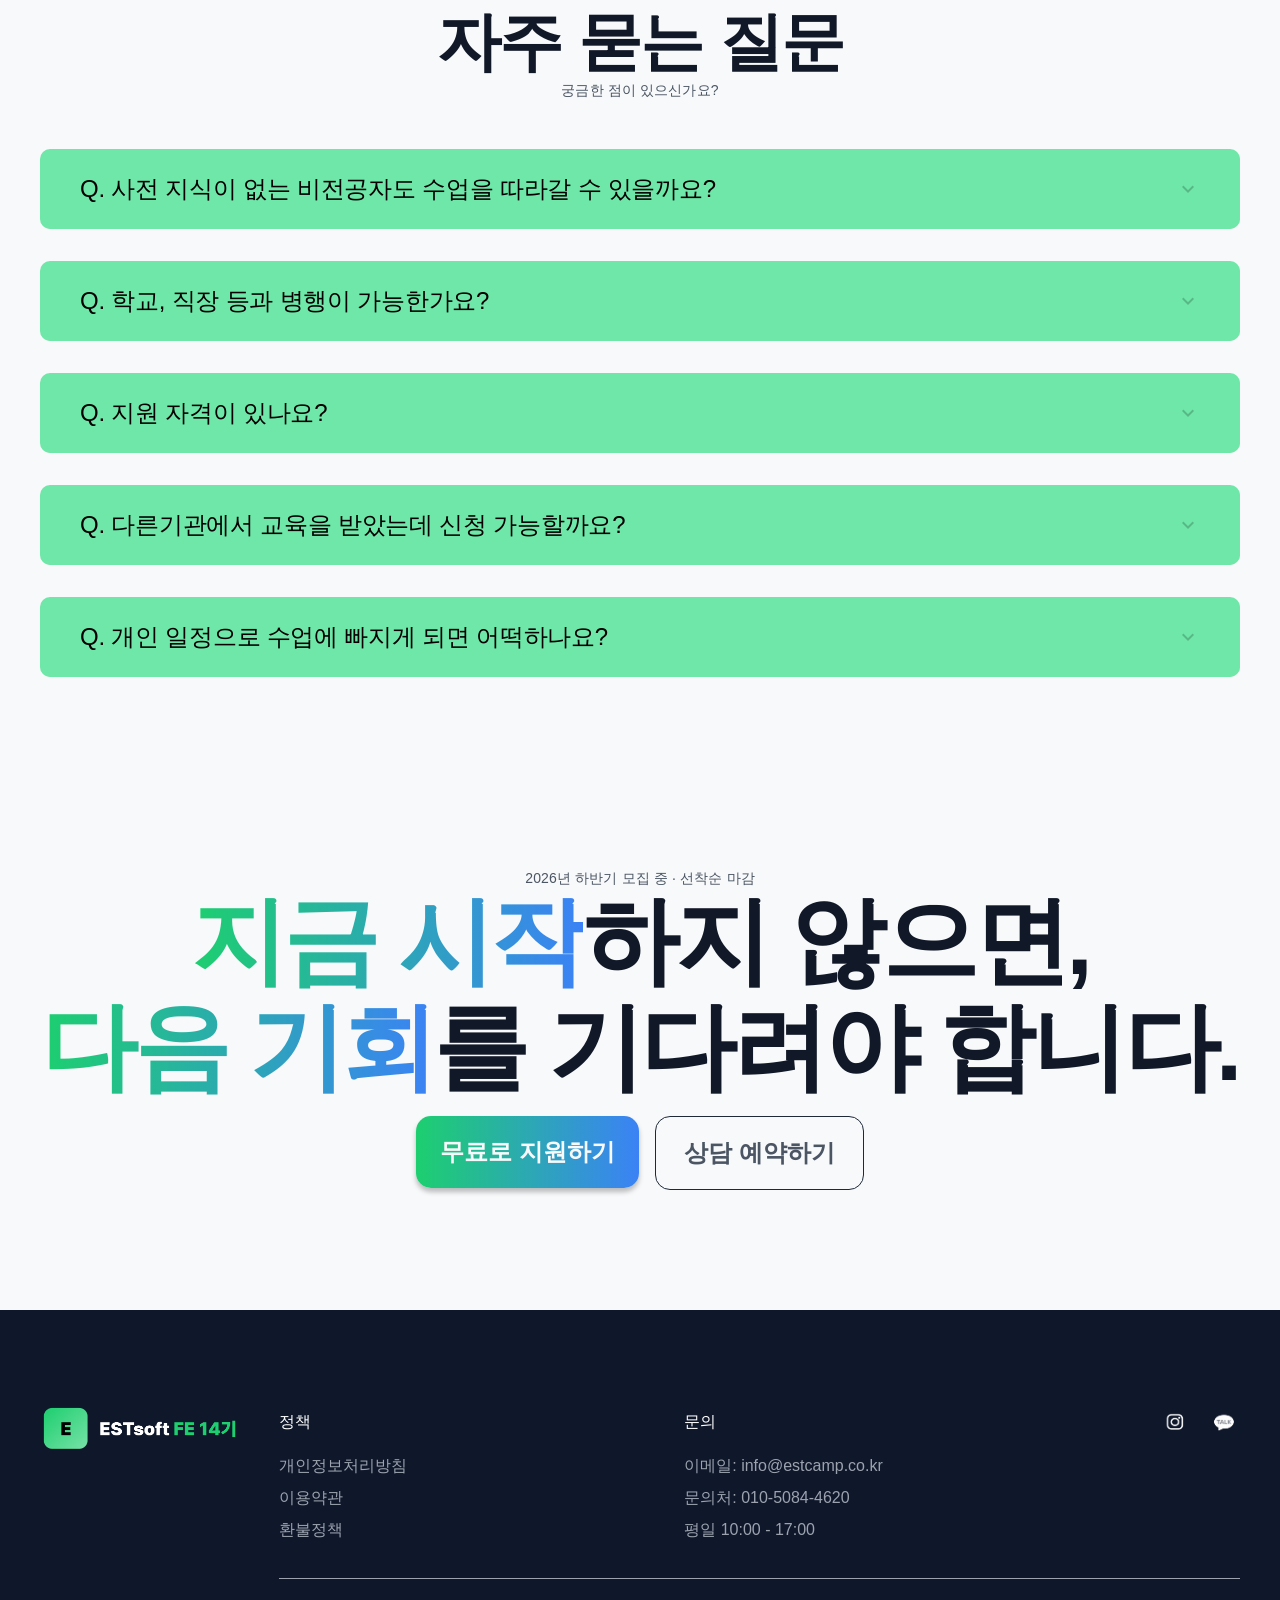
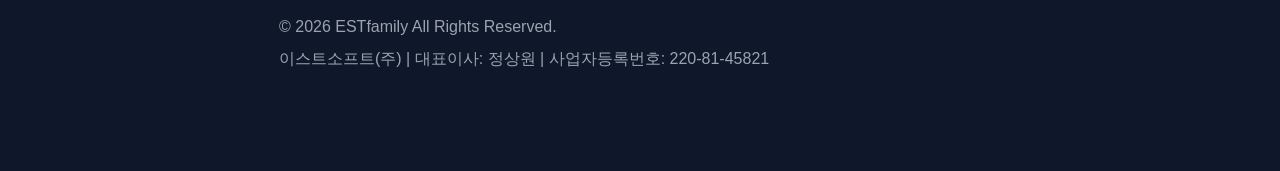
==== commit 0e8b5f63: "fix:전반적인  수정" ====
--- a/index.html
+++ b/index.html
@@ -16,9 +16,9 @@
   </head>
   <body>
     <!-- 김찬희 -->
-    <input type="checkbox" id="menu-toggle" hidden />
     <header>
       <div class="container d-flex justify-content-between align-items-center">
+        <input type="checkbox" id="menu-toggle" hidden />
         <h1 class="logo">
           <a href="index.html">
             <img src="images/Logo.png" alt="EST logo" />
@@ -78,6 +78,7 @@
       </div>
     </nav>
     <main>
+      <div class="pop-up" id="pop-up"></div>
       <section class="hero inner-pd">
         <div class="container d-flex justify-content-between align-items-center">
           <div class="title-text">
@@ -350,7 +351,7 @@
         <div class="container d-flex flex-column align-items-center justify-content-center g-3">
           <h2 class="text-heading4">이스트캠프만의 특별한 혜택</h2>
           <div class="benefit-cards">
-            <ul class="d-flex justify-content-between text-center">
+            <ul class="d-flex text-center">
               <li>
                 <div class="benefit-icon">
                   <span class="material-icons">paid</span>
--- a/css/index.css
+++ b/css/index.css
@@ -390,6 +390,9 @@
 .benefit-cards {
   width: 100%;
 }
+.benefit-cards ul {
+  justify-content: space-around;
+}
 
 .benefit-cards ul li {
   display: flex;
@@ -660,7 +663,8 @@
 }
 
 .faq-item {
-  width: 1000px;
+  width: 100%;
+  min-width: 675px;
   margin: 0 auto;
   border-radius: 10px;
   overflow: hidden;
--- a/css/responsive.css
+++ b/css/responsive.css
@@ -1,5 +1,5 @@
 /* 공통 */
-@media (max-width: 390px) {
+@media (max-width: 480px) {
   .inner-pd {
     padding: calc(var(--m-base-unit) * 3) 0;
   }
@@ -127,10 +127,9 @@
   .btn-sticky .arrow {
     display: none;
   }
-}
-
-/* 헤더 - 김찬희 */
-@media (max-width: 390px) {
+
+  /* 헤더 - 김찬희 */
+
   header {
     width: 100vw;
     max-width: 100vw;
@@ -165,7 +164,29 @@
     display: none;
     overflow-x: hidden;
   }
-  #menu-toggle:checked ~ nav {
+  /* checkbox가 header 안으로 이동했으므로 :has() 로 nav 제어 */
+  body:has(#menu-toggle:checked) nav {
+    display: flex;
+  }
+  /* 햄버거 ↔ close 토글 */
+  .menu {
+    display: flex;
+    align-items: center;
+    justify-content: center;
+    margin-left: auto;
+    cursor: pointer;
+  }
+  .close {
+    display: none;
+    align-items: center;
+    justify-content: center;
+    margin-left: auto;
+    cursor: pointer;
+  }
+  #menu-toggle:checked ~ .menu {
+    display: none;
+  }
+  #menu-toggle:checked ~ .close {
     display: flex;
   }
   .nav-panel {
@@ -209,26 +230,18 @@
   .nav-btn .btn {
     width: auto;
   }
-  /* #menu-toggle:checked ~ .nav-btn {
+  #menu-toggle:checked ~ .nav-btn {
     display: block;
     opacity: 1;
     visibility: visible;
-  } */
+  }
   .nav-btn .btn-small {
     width: 100%;
   }
-  .menu {
-    display: flex;
-    align-items: center;
-    justify-content: center;
-    /* margin-left: auto; */
-    margin-left: auto;
-    cursor: pointer;
-  }
-}
-
-/* 메인 : 히어로 - 김찬희 */
-@media (max-width: 390px) {
+  /* 메뉴 버튼: 위에서 처리 */
+
+  /* 메인 : 히어로 - 김찬희 */
+
   .hero .container {
     flex-direction: column;
   }
@@ -266,10 +279,9 @@
     align-self: center;
     margin-top: 56px;
   }
-}
-
-/* 메인 : 문제 제기 - 김정우 */
-@media (max-width: 390px) {
+
+  /* 메인 : 문제 제기 - 김정우 */
+
   .problem {
     padding: 96px 20px;
     gap: 60px;
@@ -305,10 +317,9 @@
     width: 70px;
     height: 70px;
   }
-}
-
-/* 메인 : 프로그램 소개 - 김정우 */
-@media (max-width: 390px) {
+
+  /* 메인 : 프로그램 소개 - 김정우 */
+
   .program {
     height: 844px;
     padding: 0;
@@ -364,10 +375,9 @@
   .slider-content > .divider {
     display: none;
   }
-}
-
-/* 메인 : 혜택 - 최정원 */
-@media (max-width: 390px) {
+
+  /* 메인 : 혜택 - 최정원 */
+
   .benefit-icon span {
     font-size: 36px;
   }
@@ -404,10 +414,9 @@
   .benefit-cards ul li:last-child .text-body-m {
     width: 90%;
   }
-}
-
-/* 메인 : 결과 - 최정원 */
-@media (max-width: 390px) {
+
+  /* 메인 : 결과 - 최정원 */
+
   .result {
     gap: calc(var(--m-base-unit) * 4);
   }
@@ -426,10 +435,9 @@
     height: 50px;
     padding: 16px;
   }
-}
-
-/* 메인 : 수강생 후기 - 김윤수 */
-@media (max-width: 390px) {
+
+  /* 메인 : 수강생 후기 - 김윤수 */
+
   .review > div:nth-child(2) {
     flex-direction: column;
     gap: 40px;
@@ -461,10 +469,9 @@
     font-size: var(--m-body-l);
     padding: 0;
   }
-}
-
-/* 메인 : 프로세스 - 김윤수 */
-@media (max-width: 390px) {
+
+  /* 메인 : 프로세스 - 김윤수 */
+
   .process > div.container {
     gap: 40px;
     padding: 0;
@@ -500,10 +507,9 @@
   .process_step p {
     font-size: var(--m-body-l);
   }
-}
-
-/* 메인 : 회사소개 - 김소영 */
-@media (max-width: 390px) {
+
+  /* 메인 : 회사소개 - 김소영 */
+
   .company {
     padding: 72px 0;
   }
@@ -536,10 +542,9 @@
   .company-item p {
     font-size: var(--m-body-m);
   }
-}
-
-/* 메인 : 강사진 소개 - 김소영 */
-@media (max-width: 390px) {
+
+  /* 메인 : 강사진 소개 - 김소영 */
+
   /* 강사 소개 섹션 */
   .lecturer {
     padding: 72px 20px;
@@ -583,22 +588,24 @@
   .instructor-info {
     font-size: var(--m-body-m);
   }
-}
-
-/* 메인 : FAQ - 김소영 */
-@media (max-width: 390px) {
+
+  /* 메인 : FAQ - 김소영 */
+
   .faq {
-    padding: 72px 20px;
+    padding: 72px 0;
   }
 
   .faq-question {
-    width: 344px;
     min-height: 55px;
     font-size: var(--m-caption);
     padding: 0 20px;
     display: flex;
     align-items: center;
     border-radius: 10px;
+  }
+
+  .faq-item {
+    min-width: 0;
   }
 
   .faq-list,
@@ -623,10 +630,9 @@
   .faq-header p {
     font-size: var(--m-caption);
   }
-}
-
-/* 메인 : CTA - 김소영 */
-@media (max-width: 390px) {
+
+  /* 메인 : CTA - 김소영 */
+
   .cta {
     padding: 72px 20px;
   }
@@ -668,10 +674,9 @@
     align-items: center;
     text-align: center;
   }
-}
-
-/* 푸터- 김소영 */
-@media (max-width: 390px) {
+
+  /* 푸터- 김소영 */
+
   footer {
     padding: 72px 0 40px;
   }
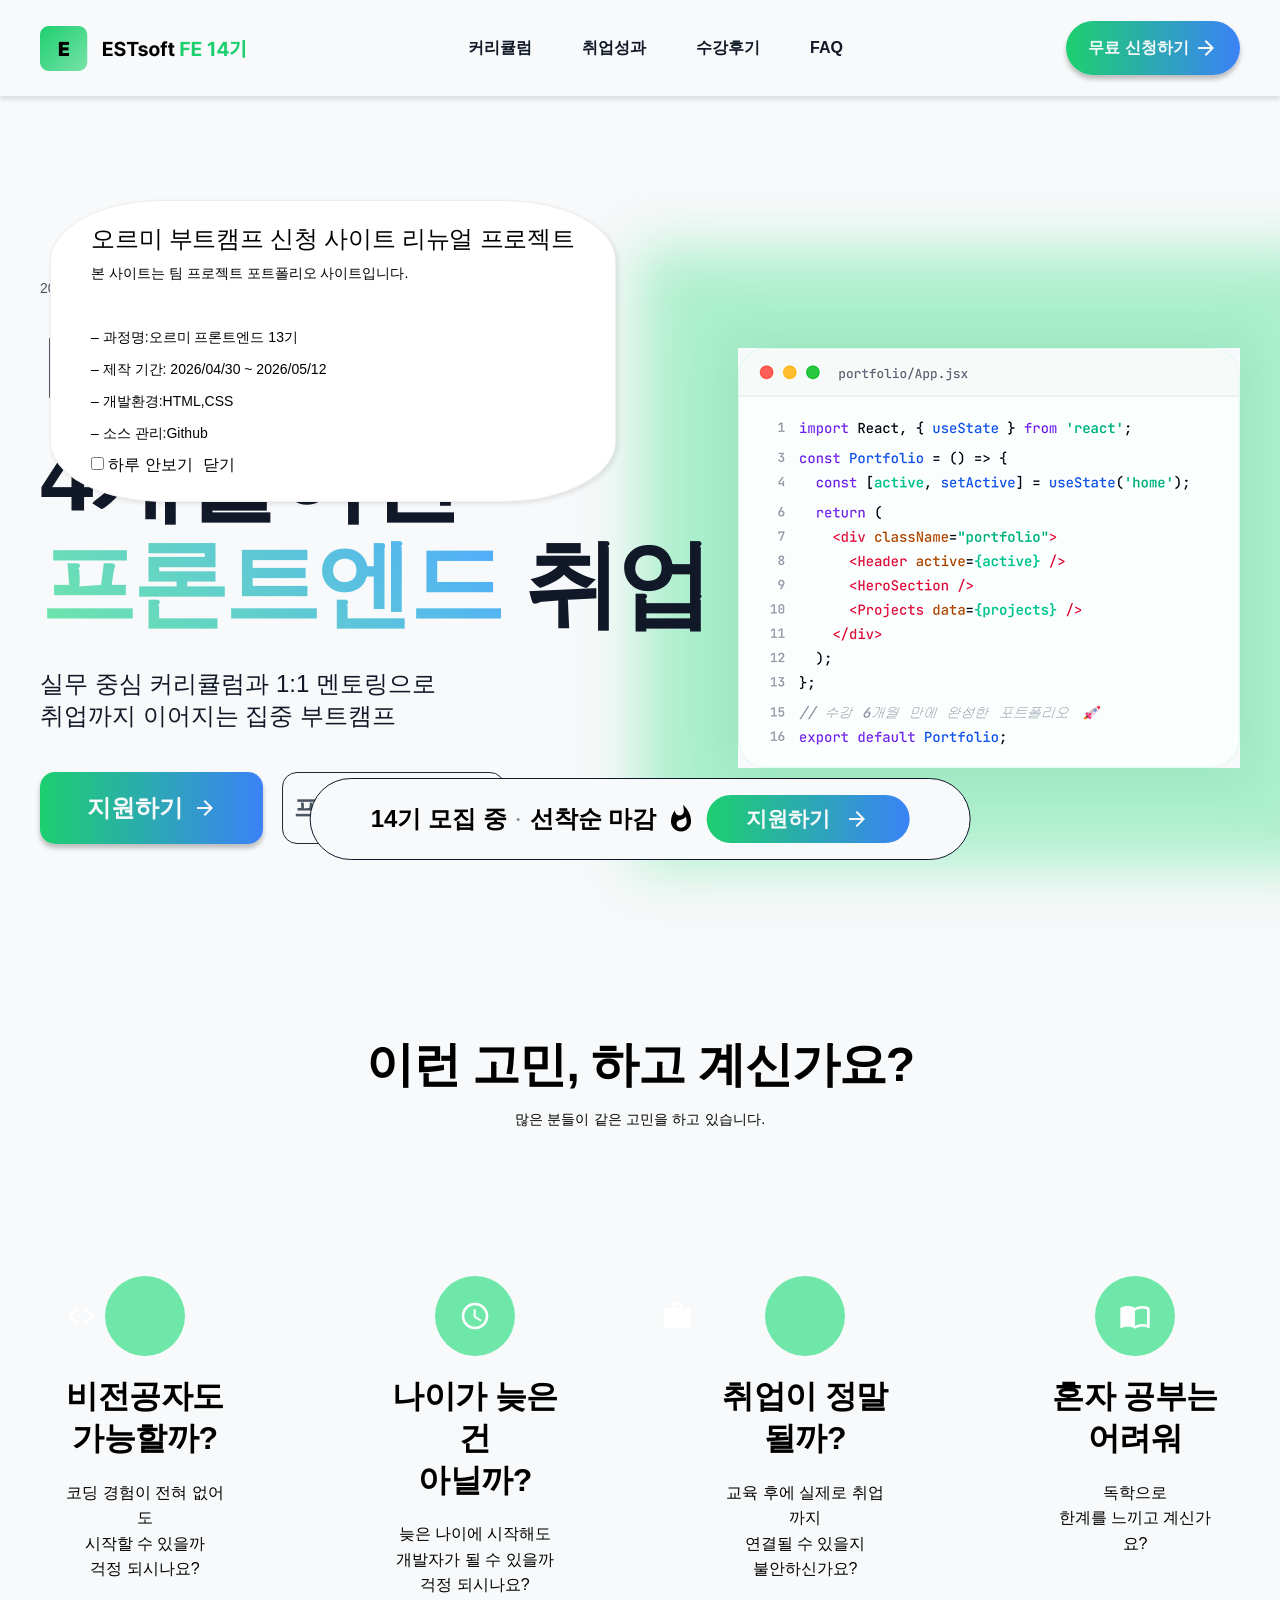
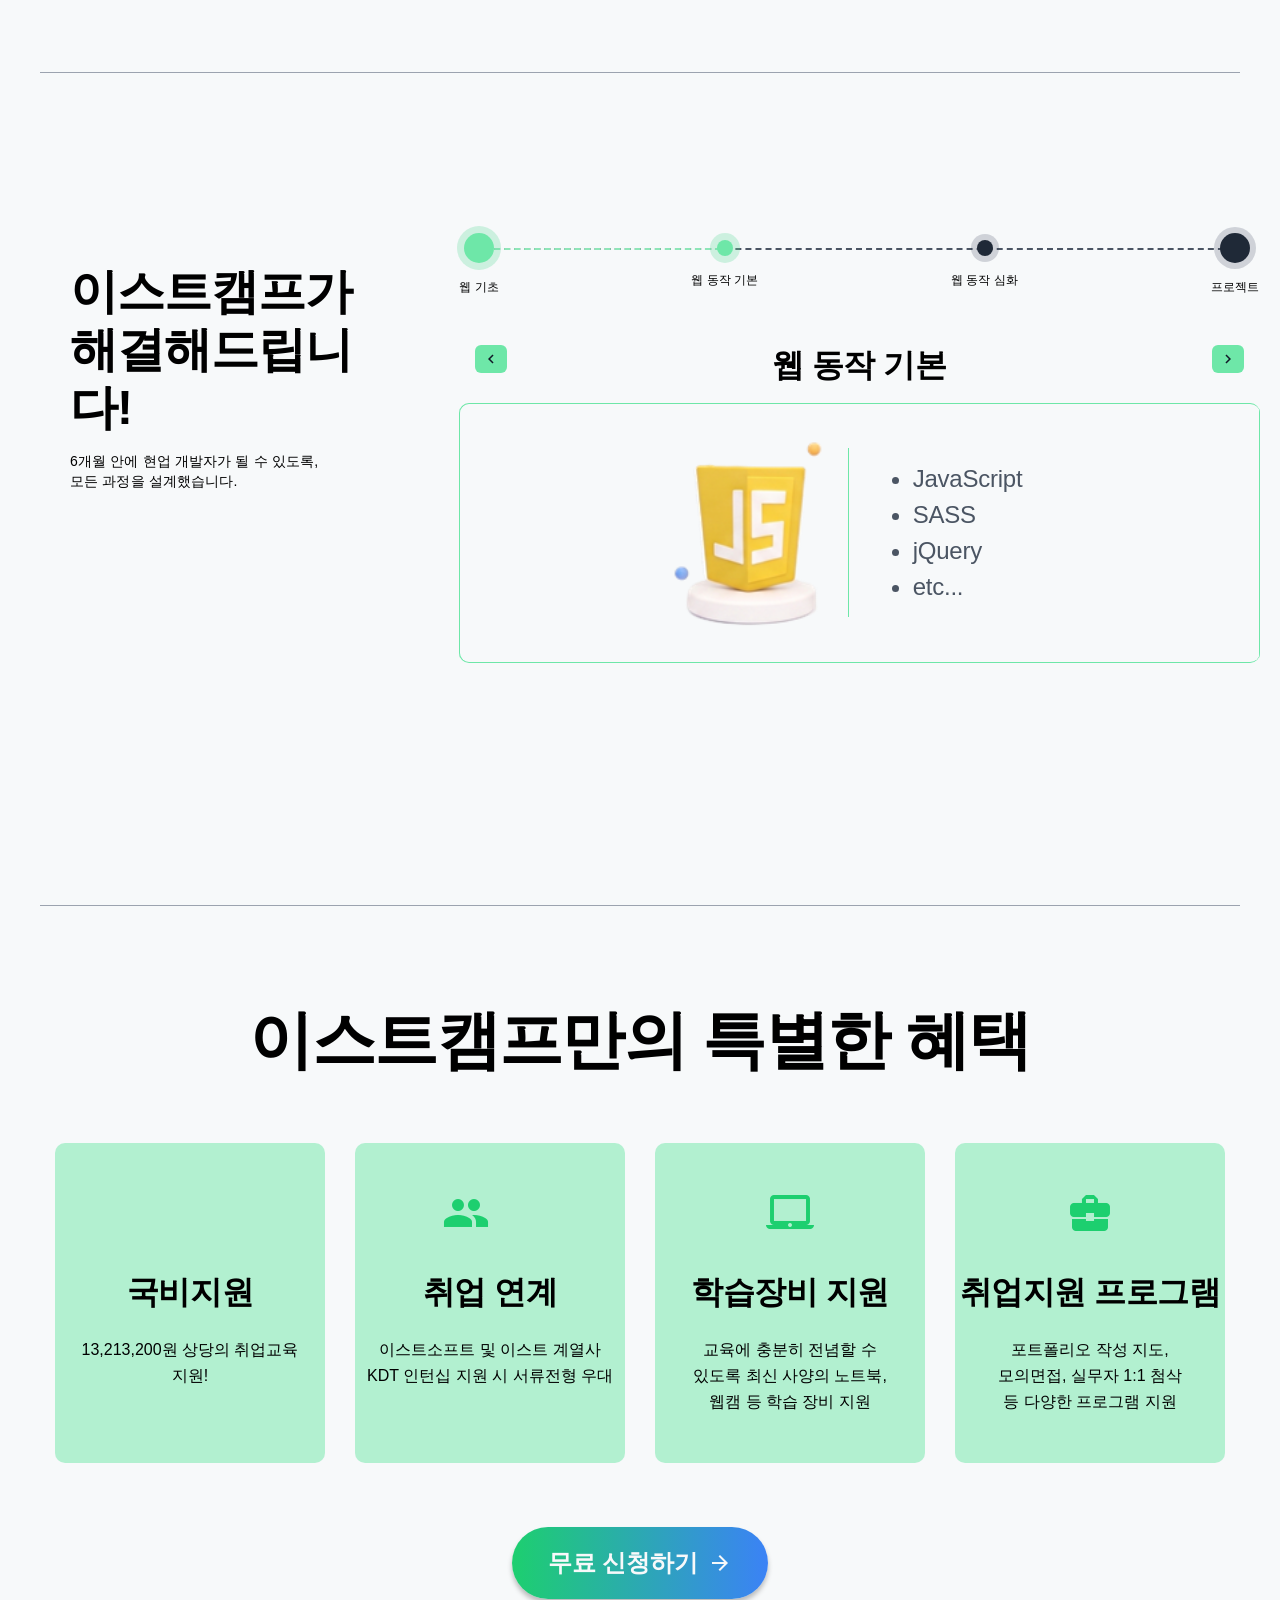
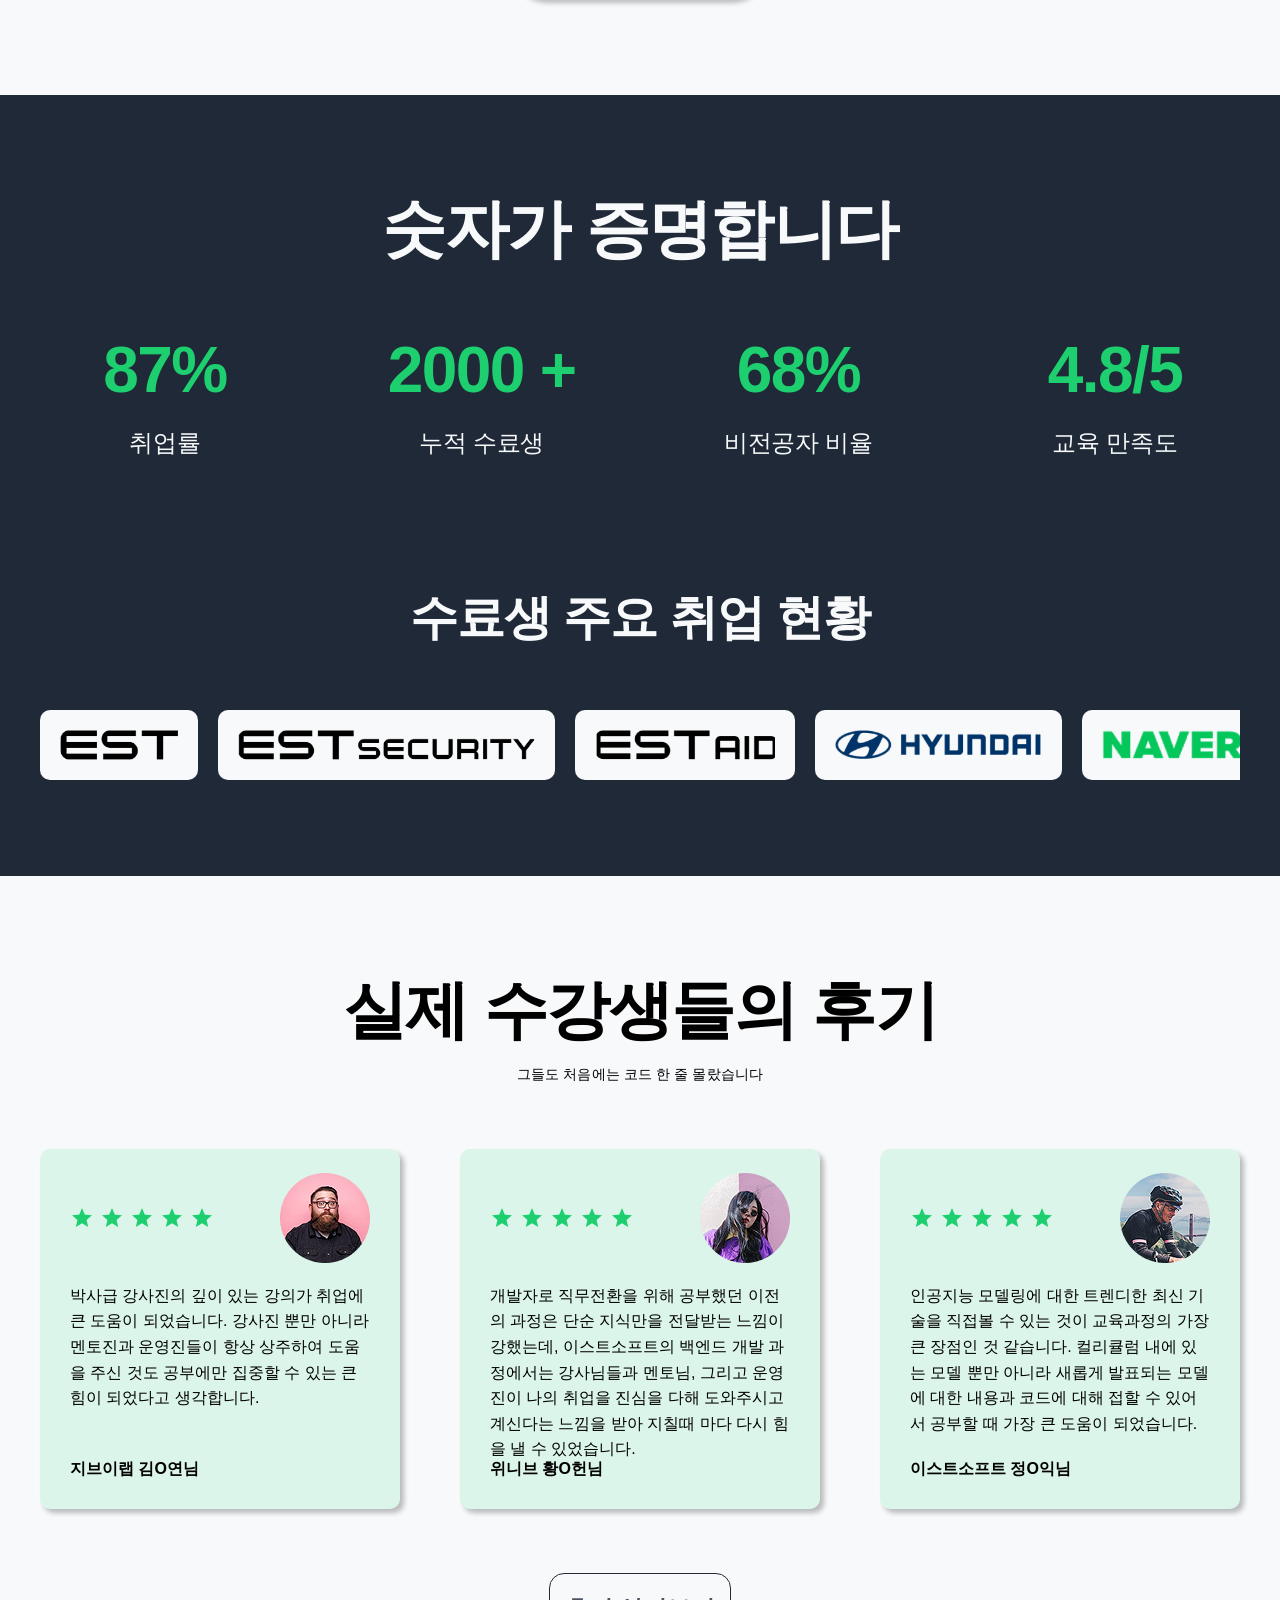
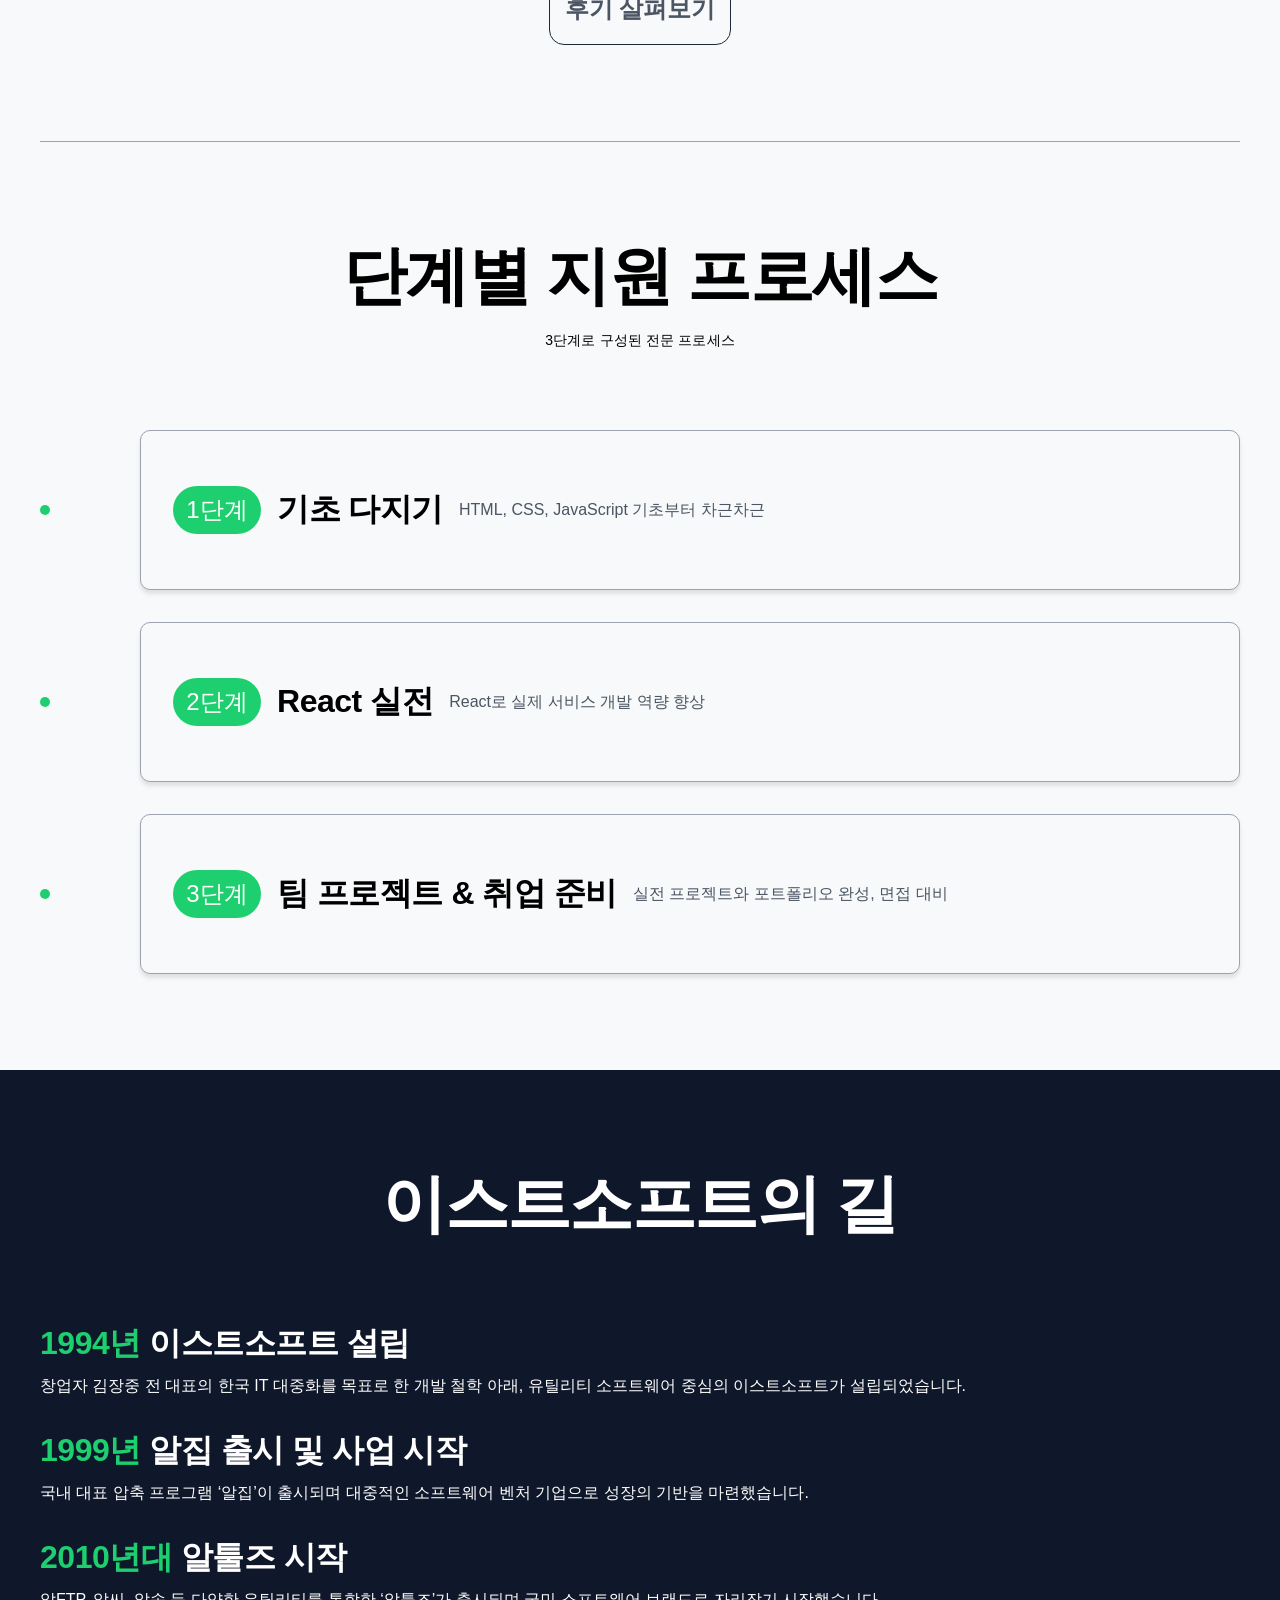
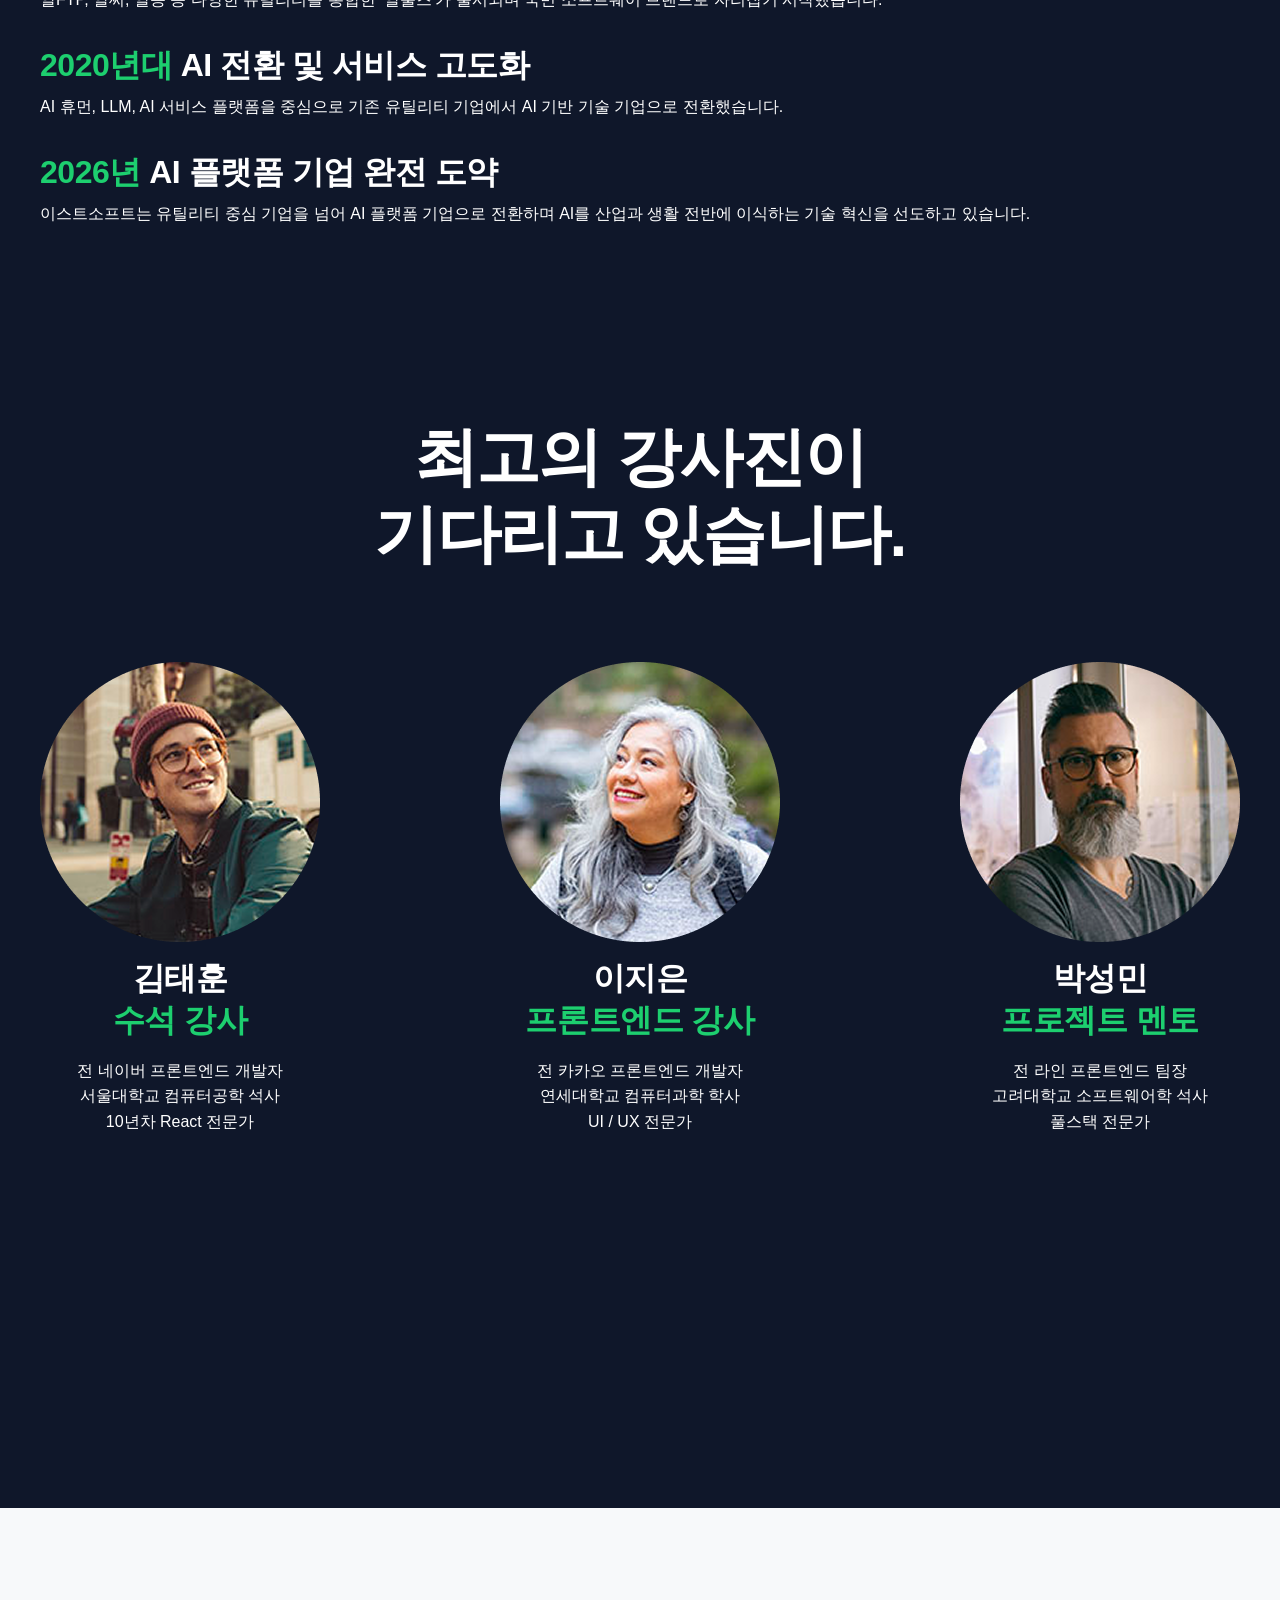
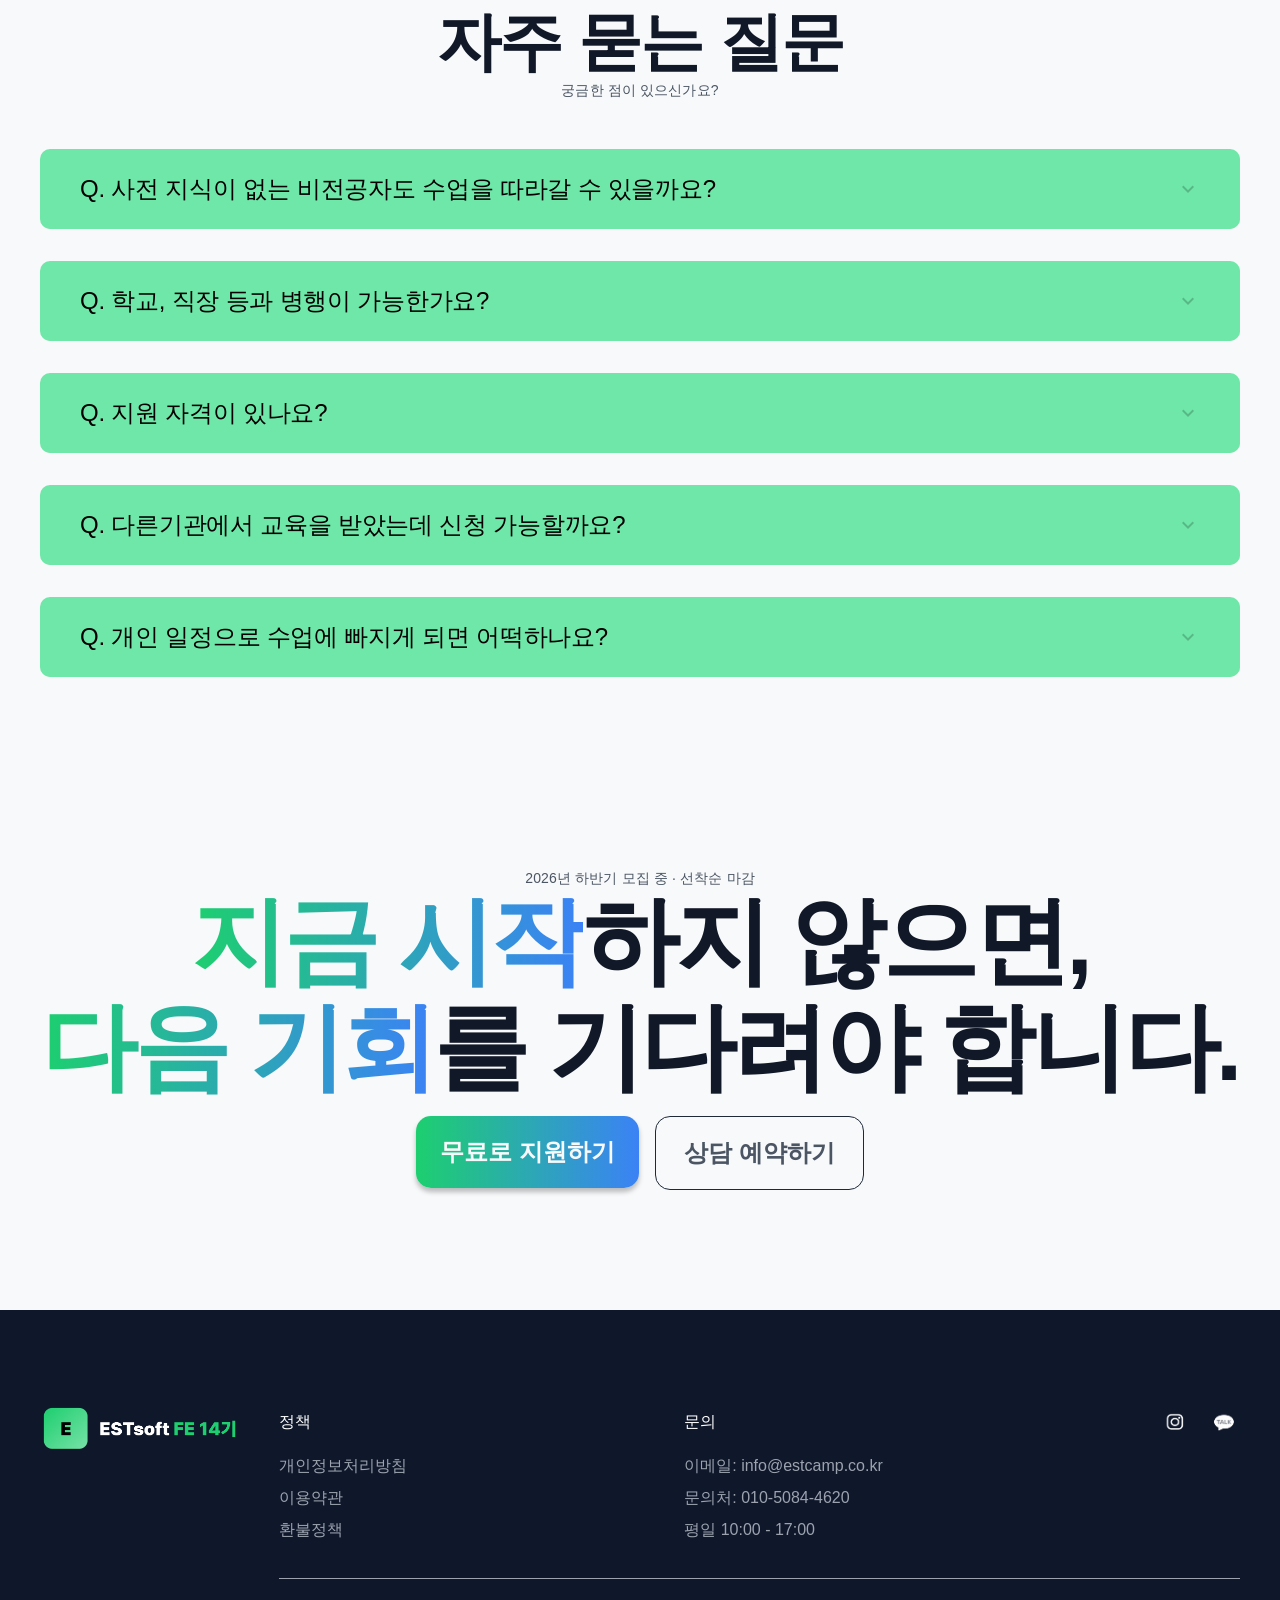
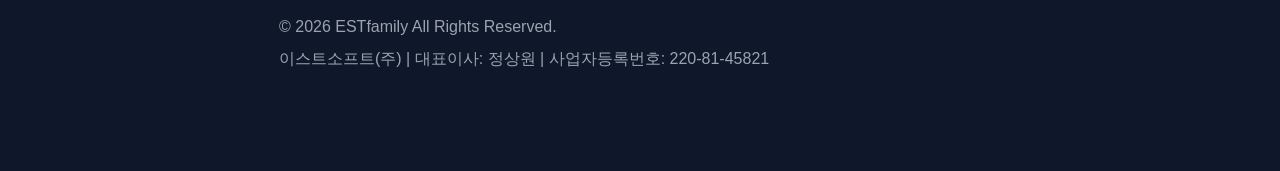
==== commit 0a90f444: "add:cookie and popup" ====
--- a/index.html
+++ b/index.html
@@ -13,6 +13,7 @@
     <link rel="stylesheet" href="css/index.css" />
     <link rel="stylesheet" href="css/flex-utility.css" />
     <link rel="stylesheet" href="css/responsive.css" />
+    <script defer src="js/index.js"></script>
   </head>
   <body>
     <!-- 김찬희 -->
@@ -78,7 +79,20 @@
       </div>
     </nav>
     <main>
-      <div class="pop-up" id="pop-up"></div>
+      <!-- popup -->
+     <div class="popup" id="popup">
+      <h2 class="text-body-l">오르미 부트캠프 신청 사이트 리뉴얼 프로젝트</h2>
+      <p>본 사이트는 팀 프로젝트 포트폴리오 사이트입니다.</p>
+      </br>
+      <p>&ndash; 과정명:오르미 프론트엔드 13기</p>
+      <p>&ndash; 제작 기간: 2026/04/30 ~ 2026/05/12</p>
+      <p>&ndash; 개발환경:HTML,CSS</p>
+      <p>&ndash; 소스 관리:Github</p>
+      </hr class="container">
+      <input type="checkbox" id="agree" />
+      <label for="agree">하루 안보기</label>
+      <button>닫기</button>
+     </div>
       <section class="hero inner-pd">
         <div class="container d-flex justify-content-between align-items-center">
           <div class="title-text">
--- a/css/index.css
+++ b/css/index.css
@@ -112,6 +112,25 @@
   }
 }
 
+/*팝업*/
+.popup{
+  position: fixed;
+  left: 50px;
+  top: 200px;
+  padding: 20px 40px;
+  border: #eee 1px solid;
+  border-radius: 20%;
+  box-shadow: 2px 2px 5px rgba(0, 0, 0, 0.1);
+  background: #fff;
+  z-index: 10;
+  display: none;
+}
+.popup > p{
+font-size: var(--caption);
+}
+.popup > button:hover{
+  cursor: pointer;
+}
 /* 메인 : 문제 제기 - 김정우 */
 .problem {
   padding: 96px 0;
